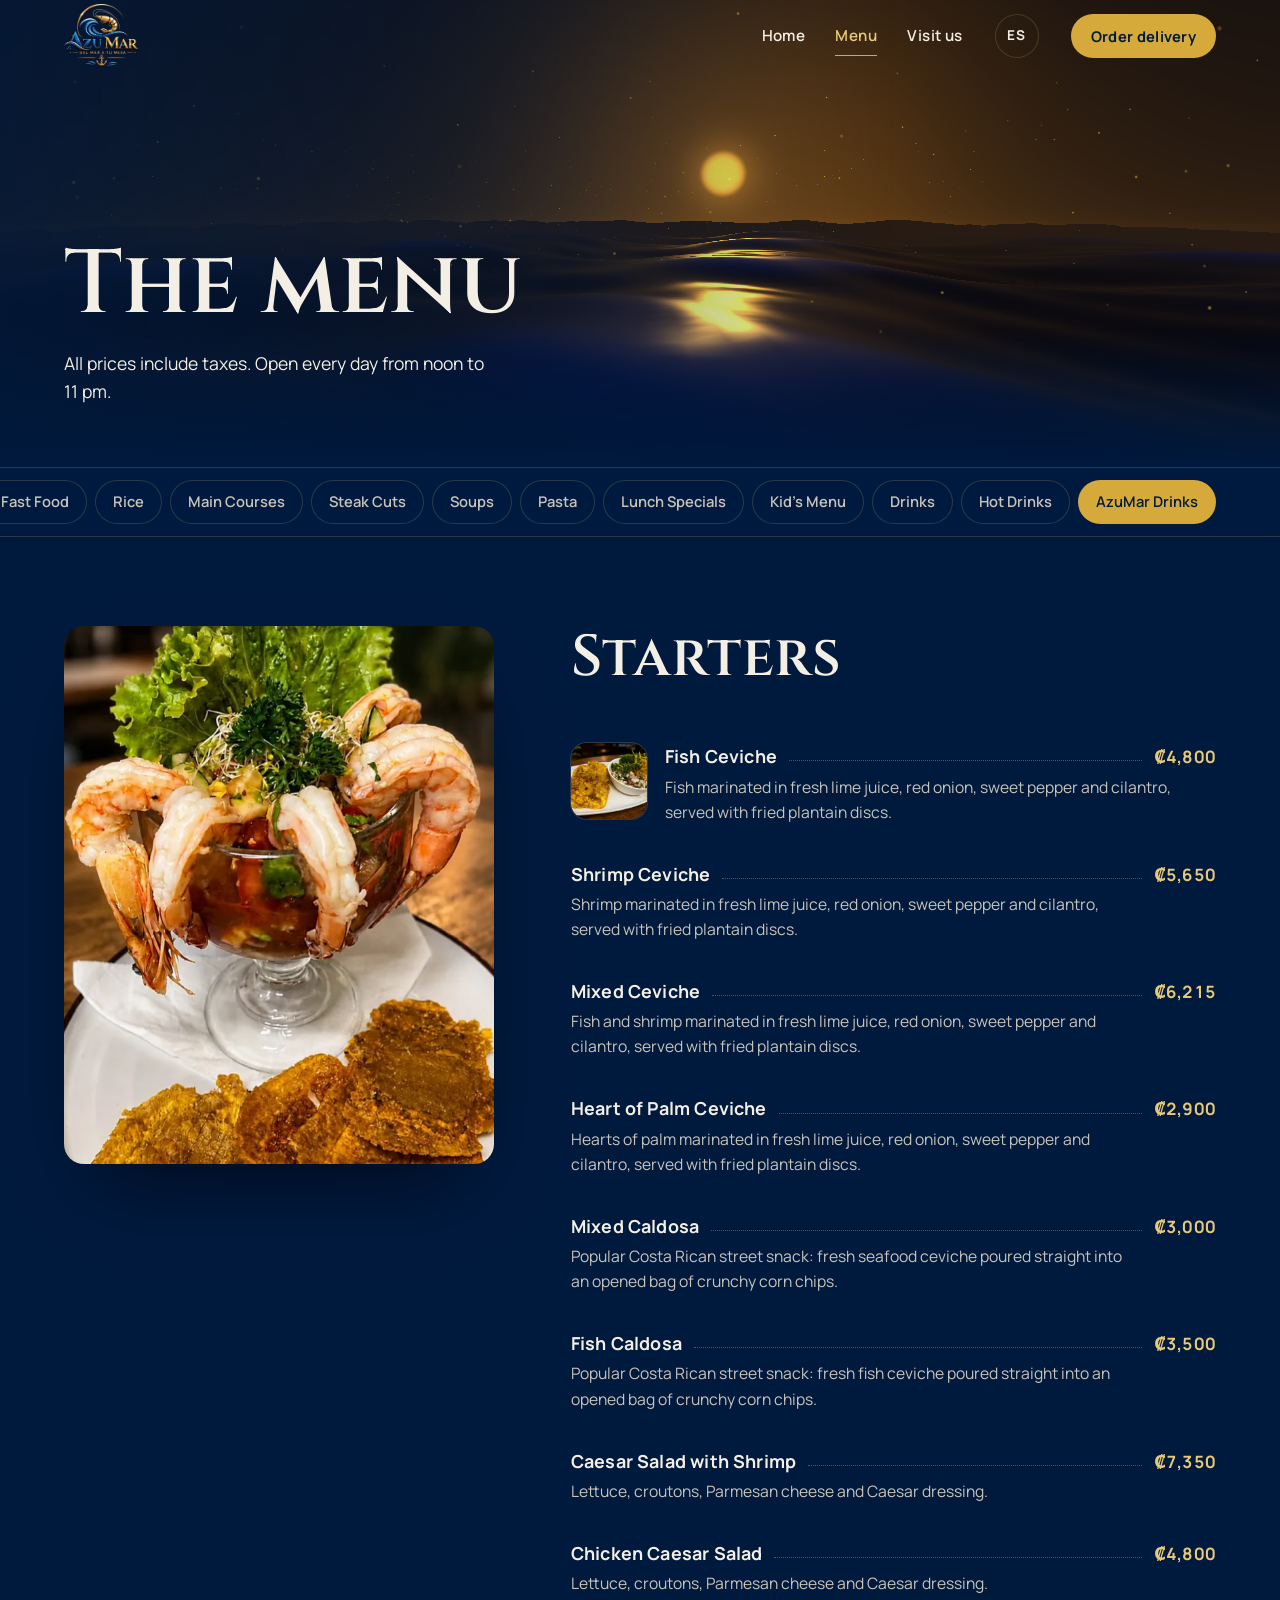
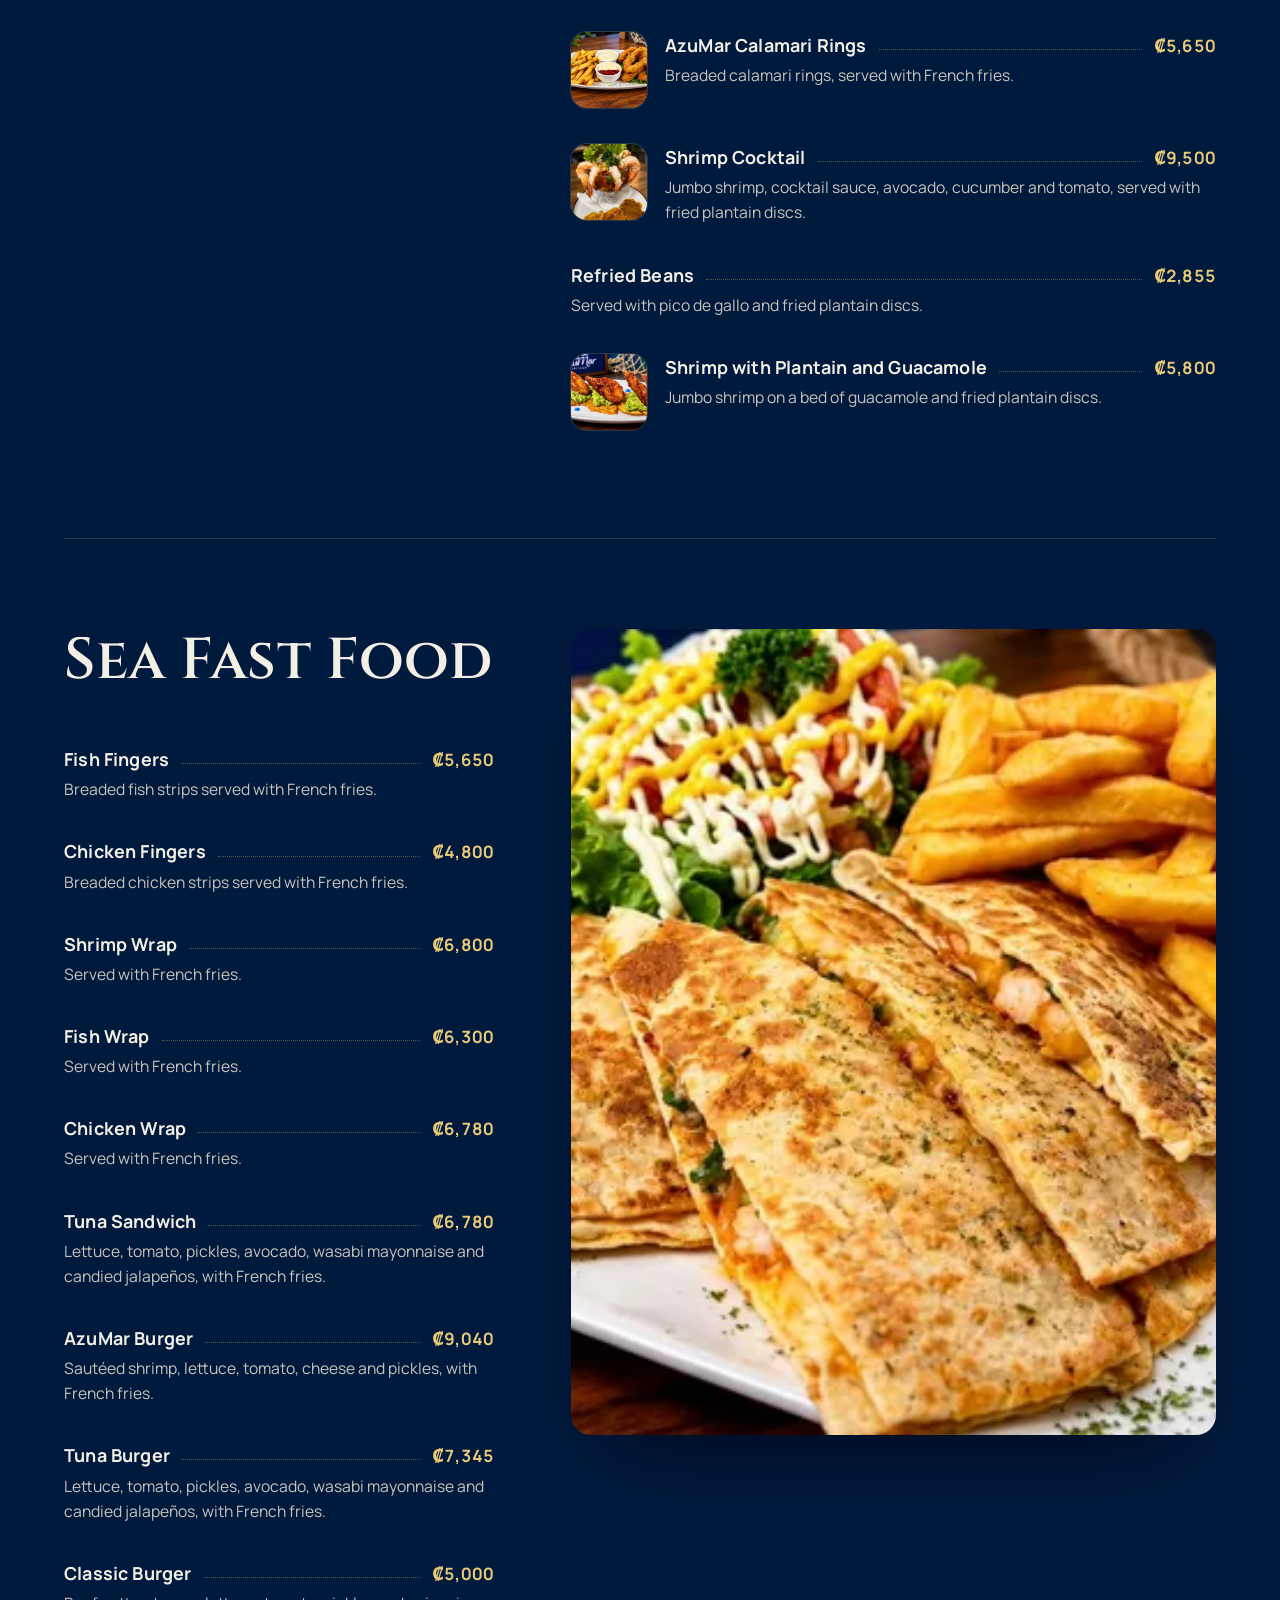
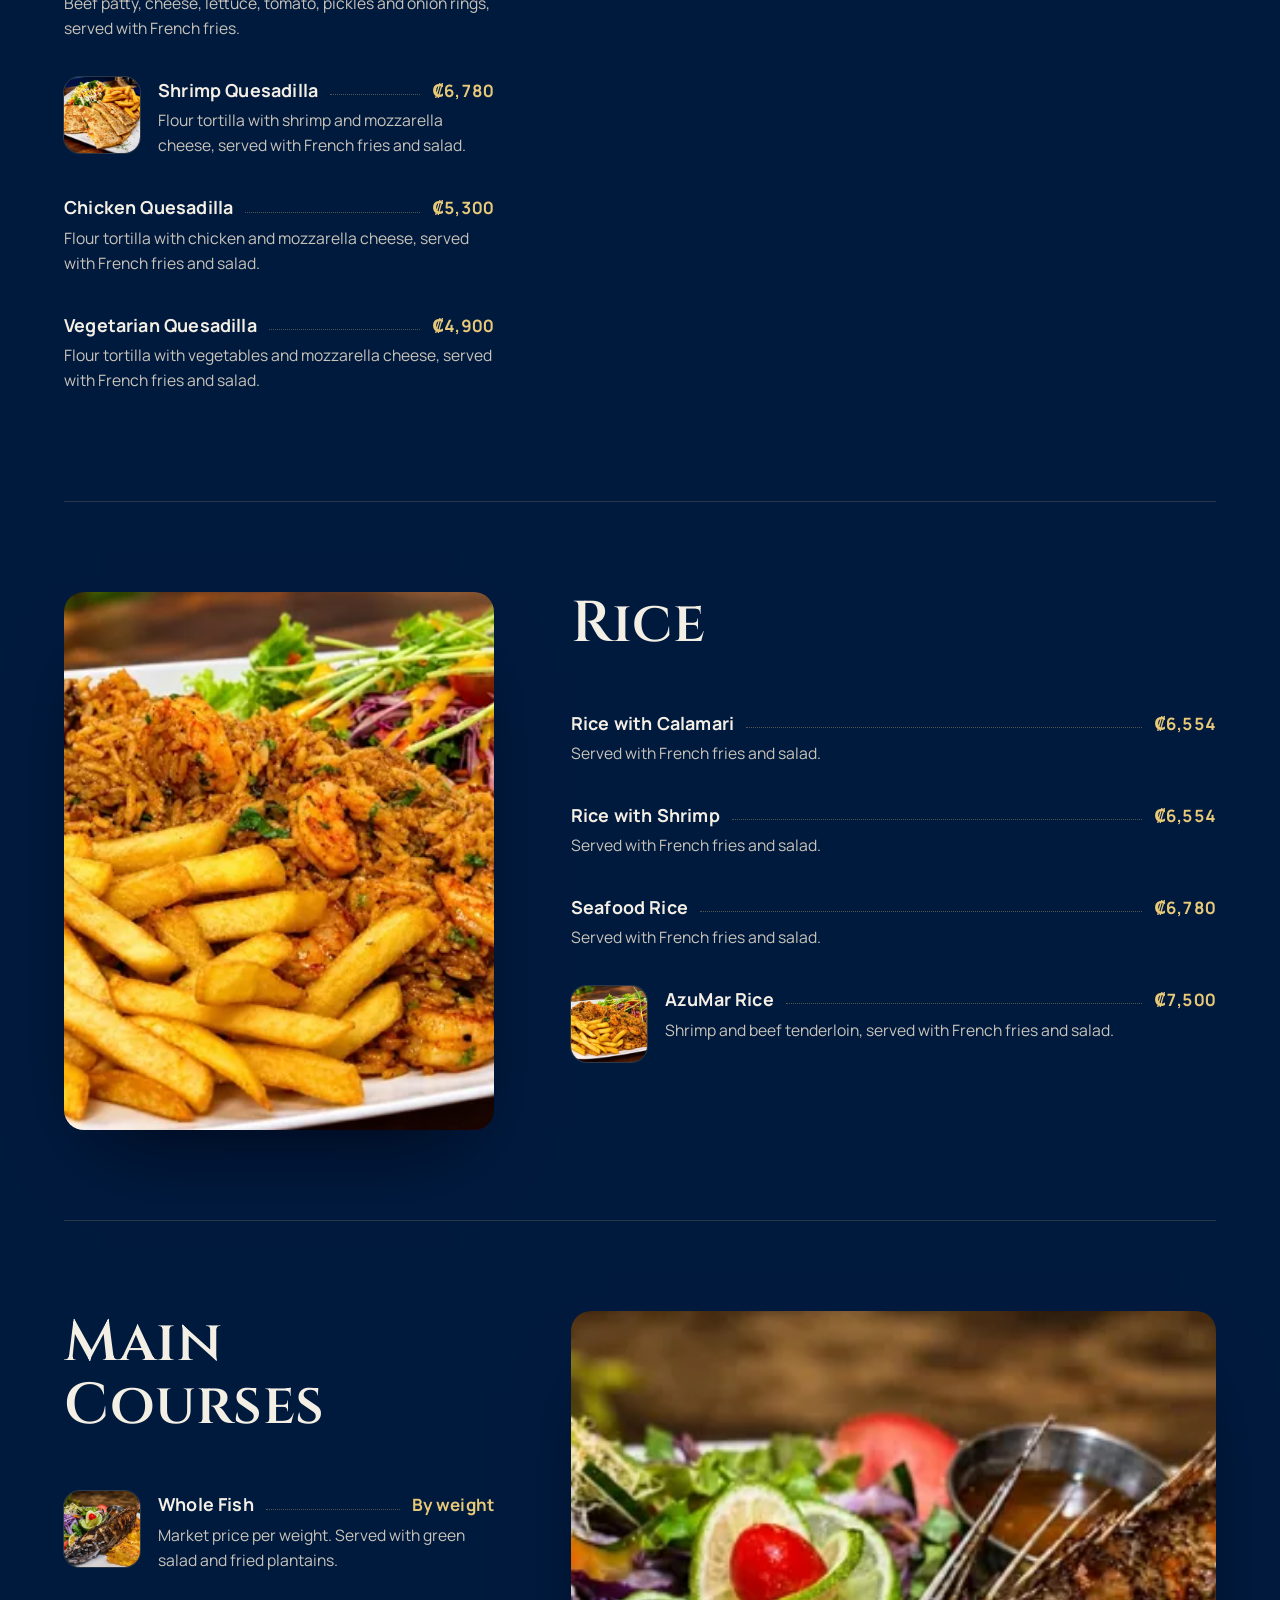
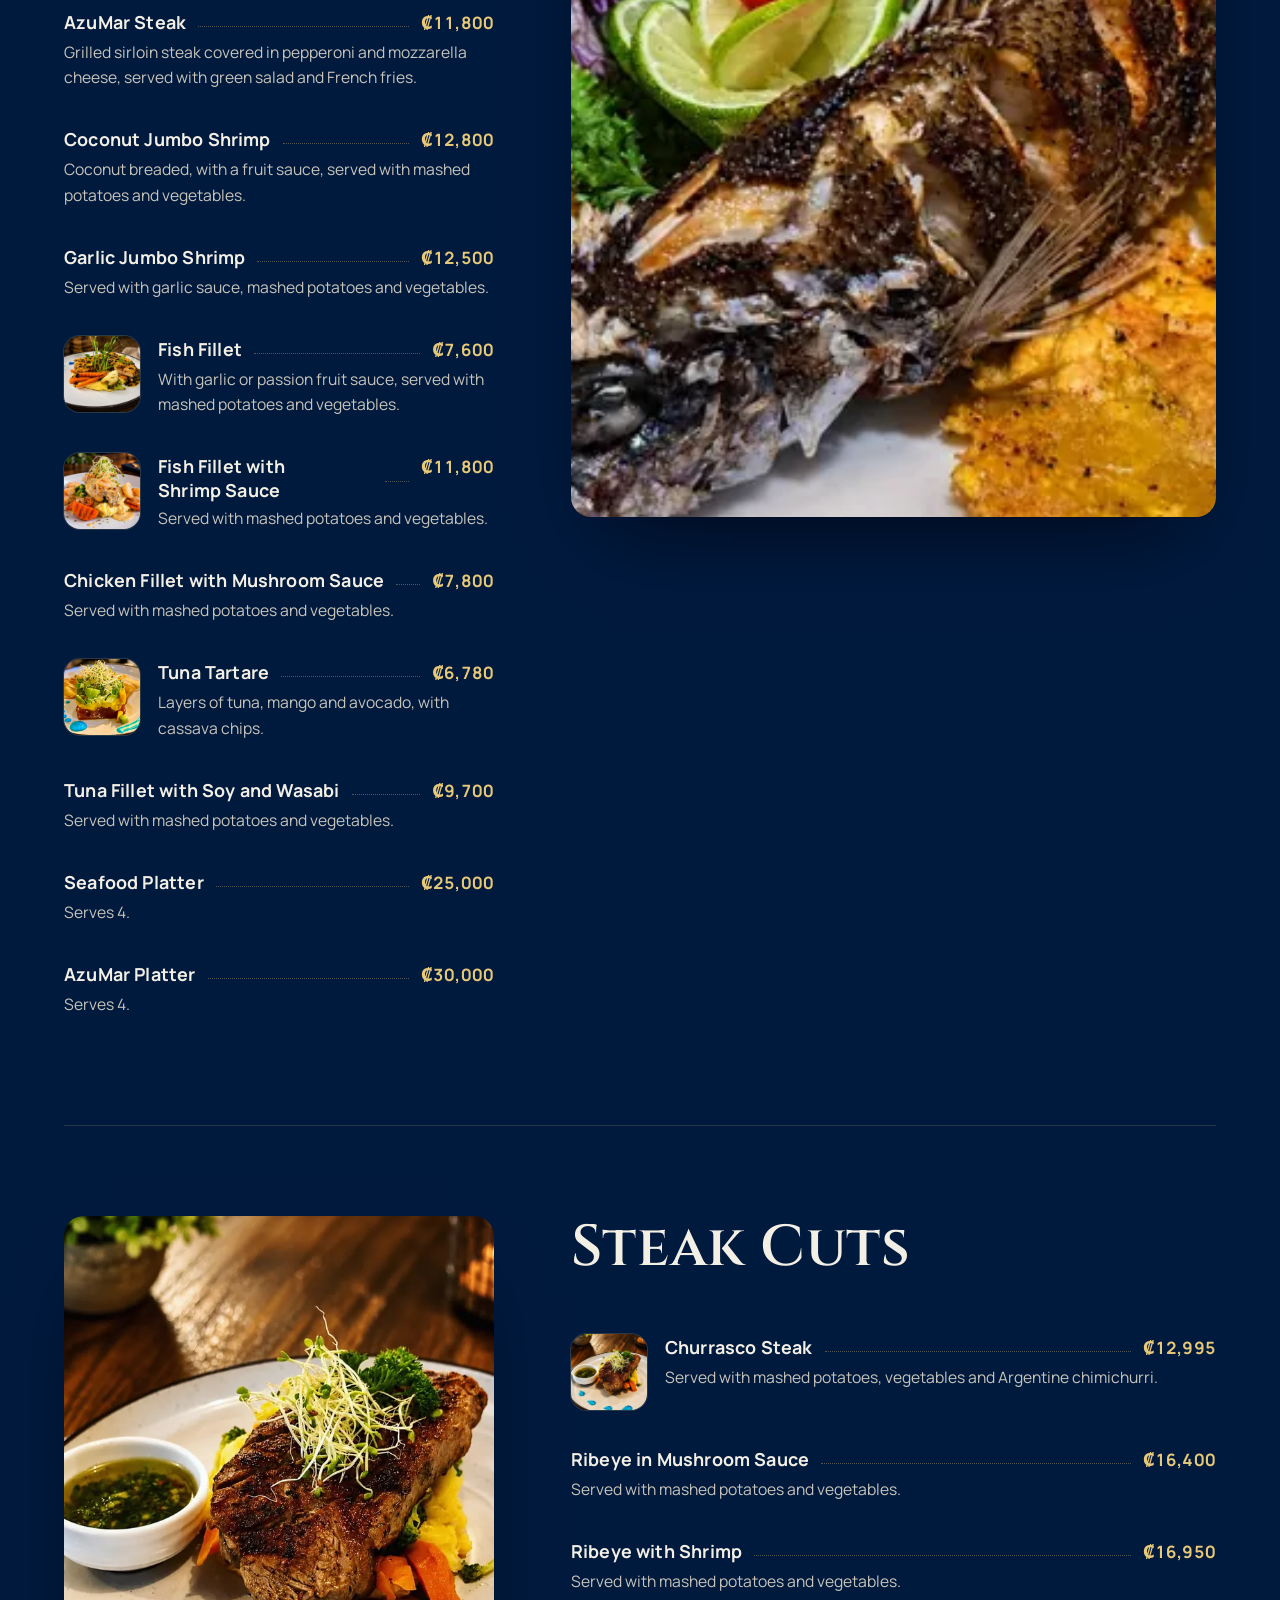
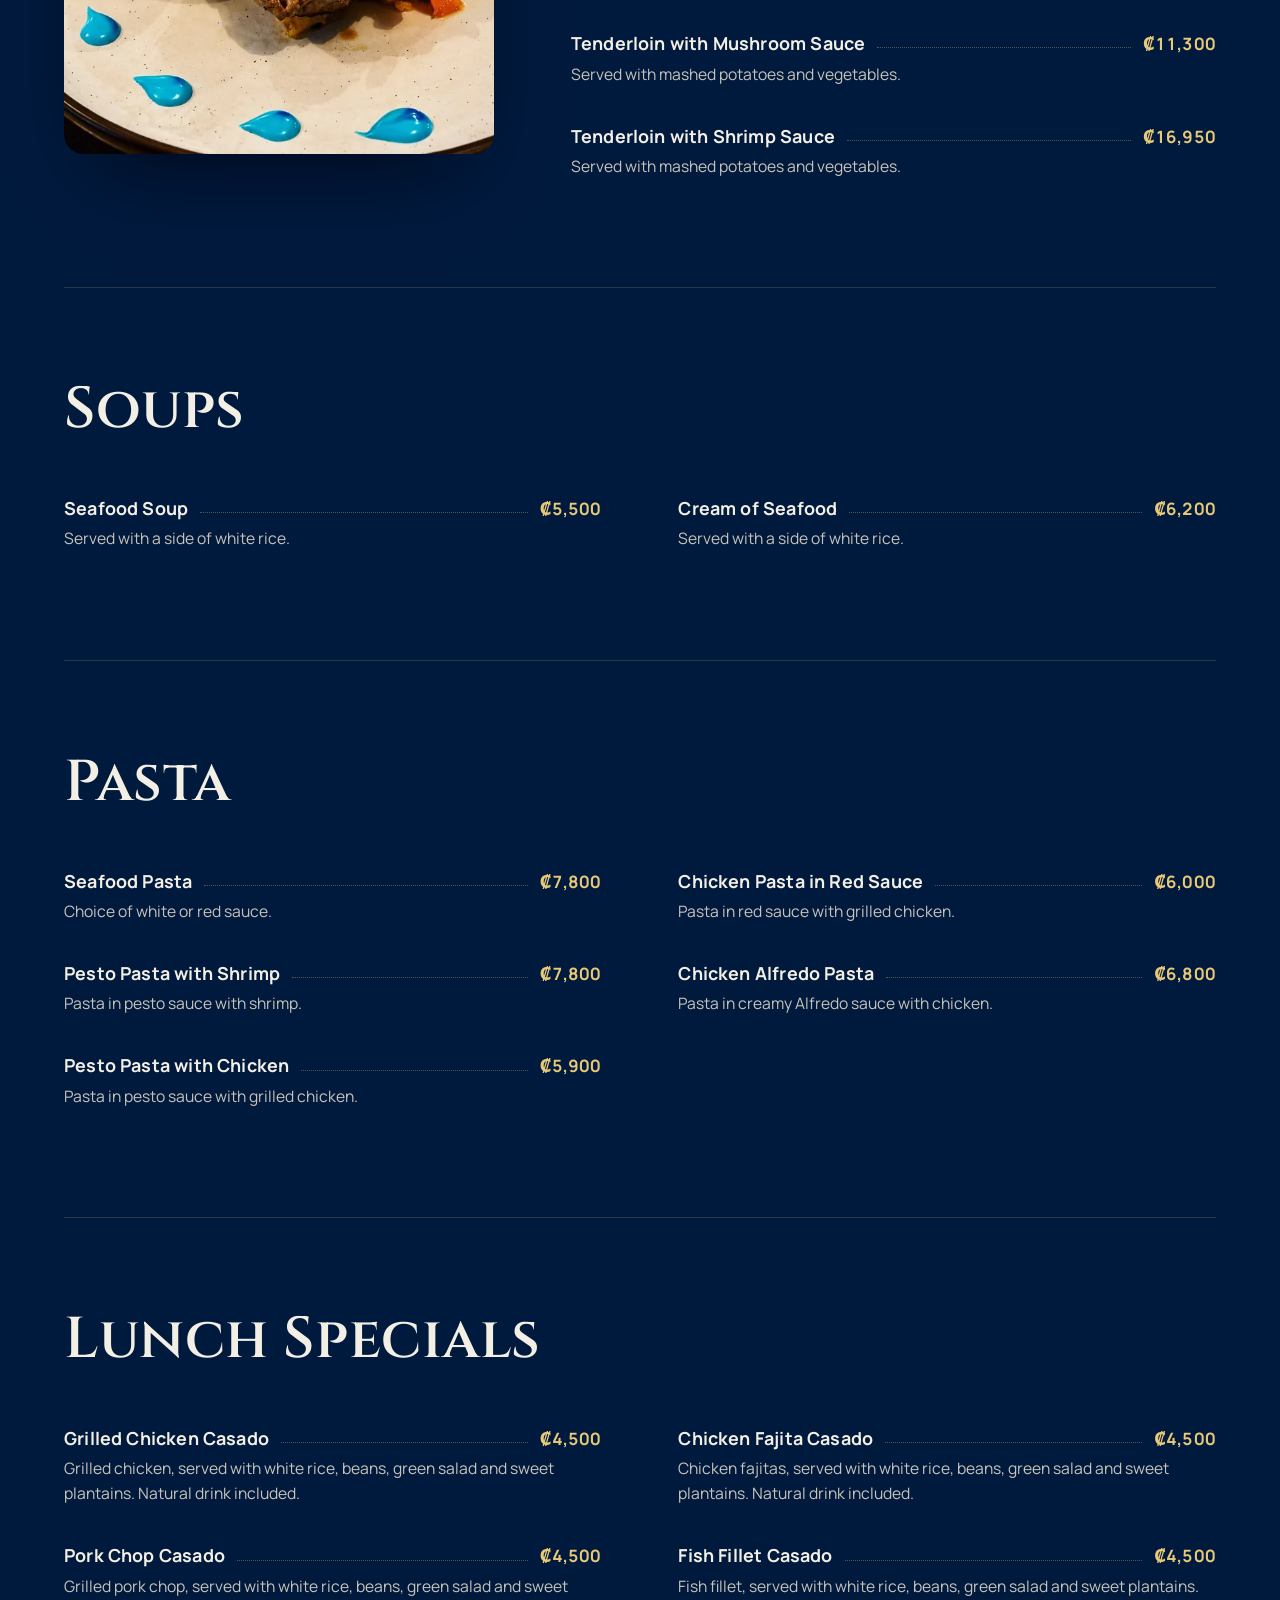
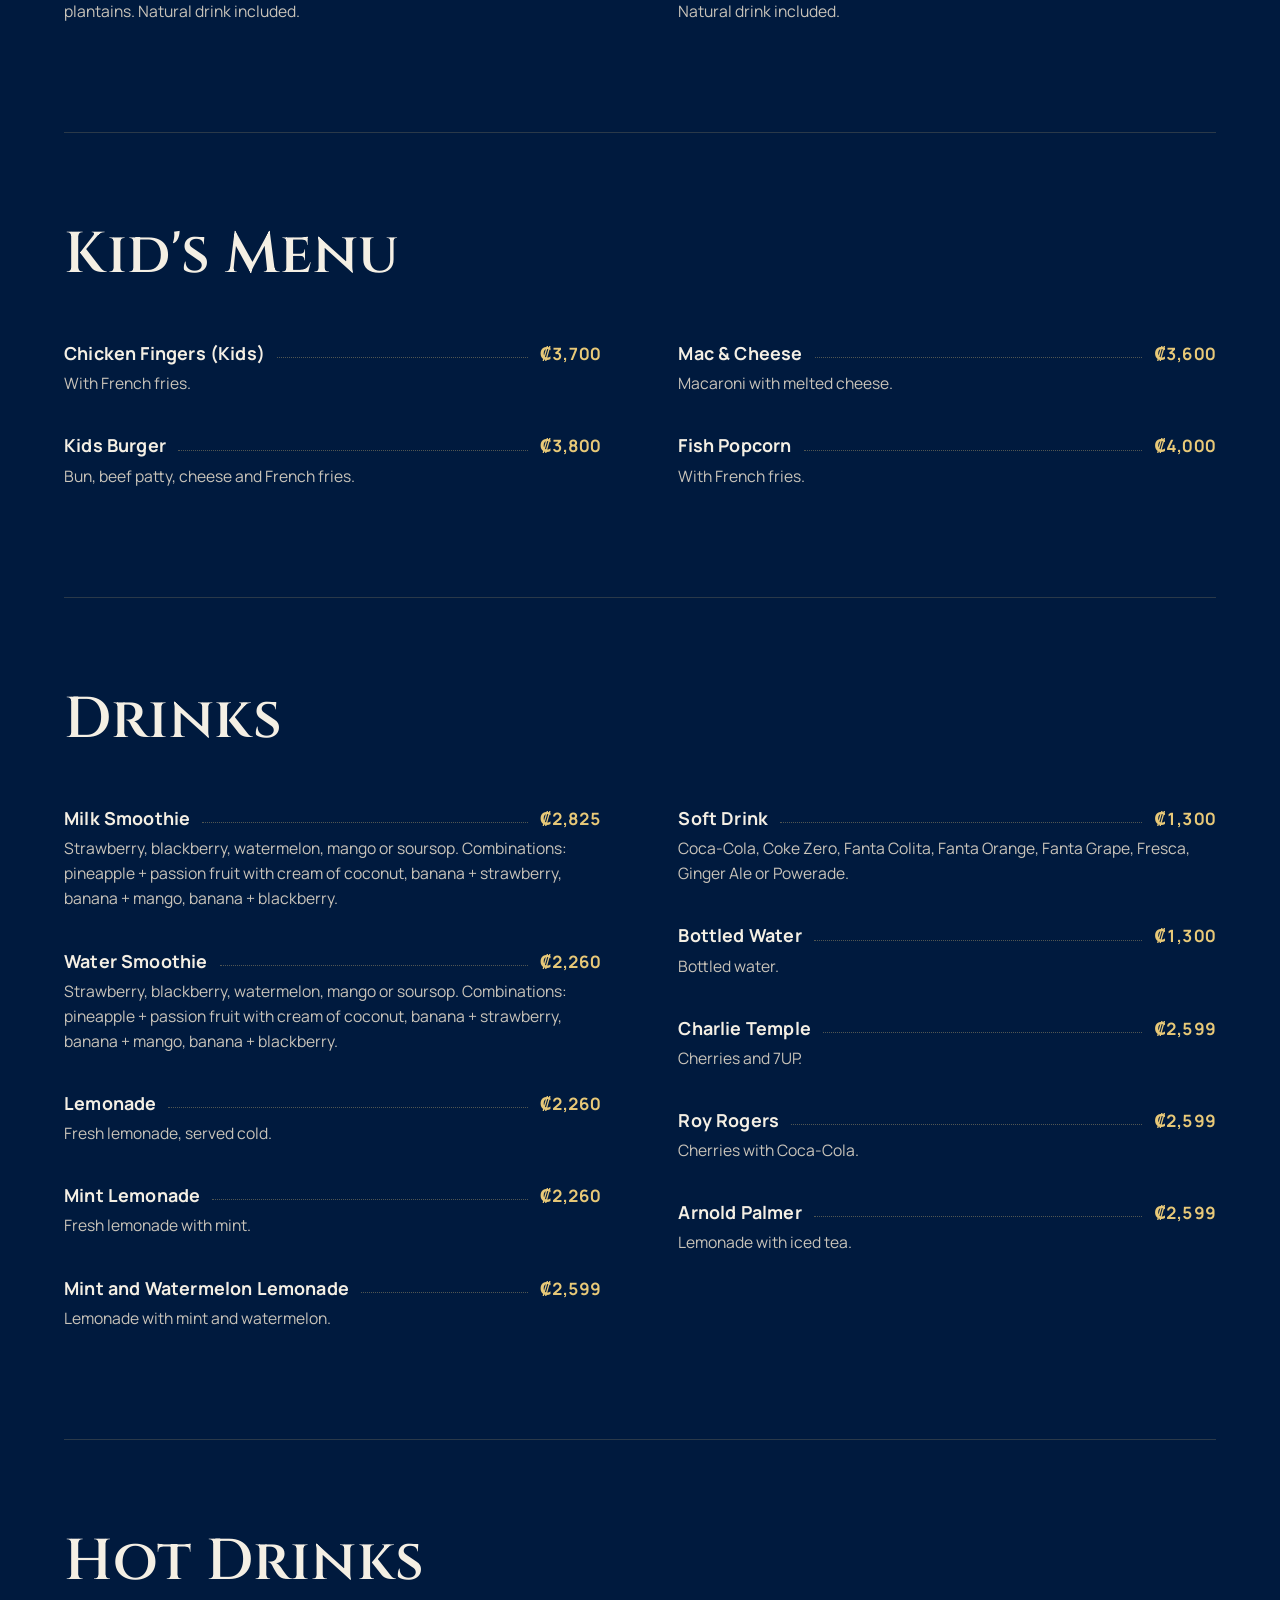
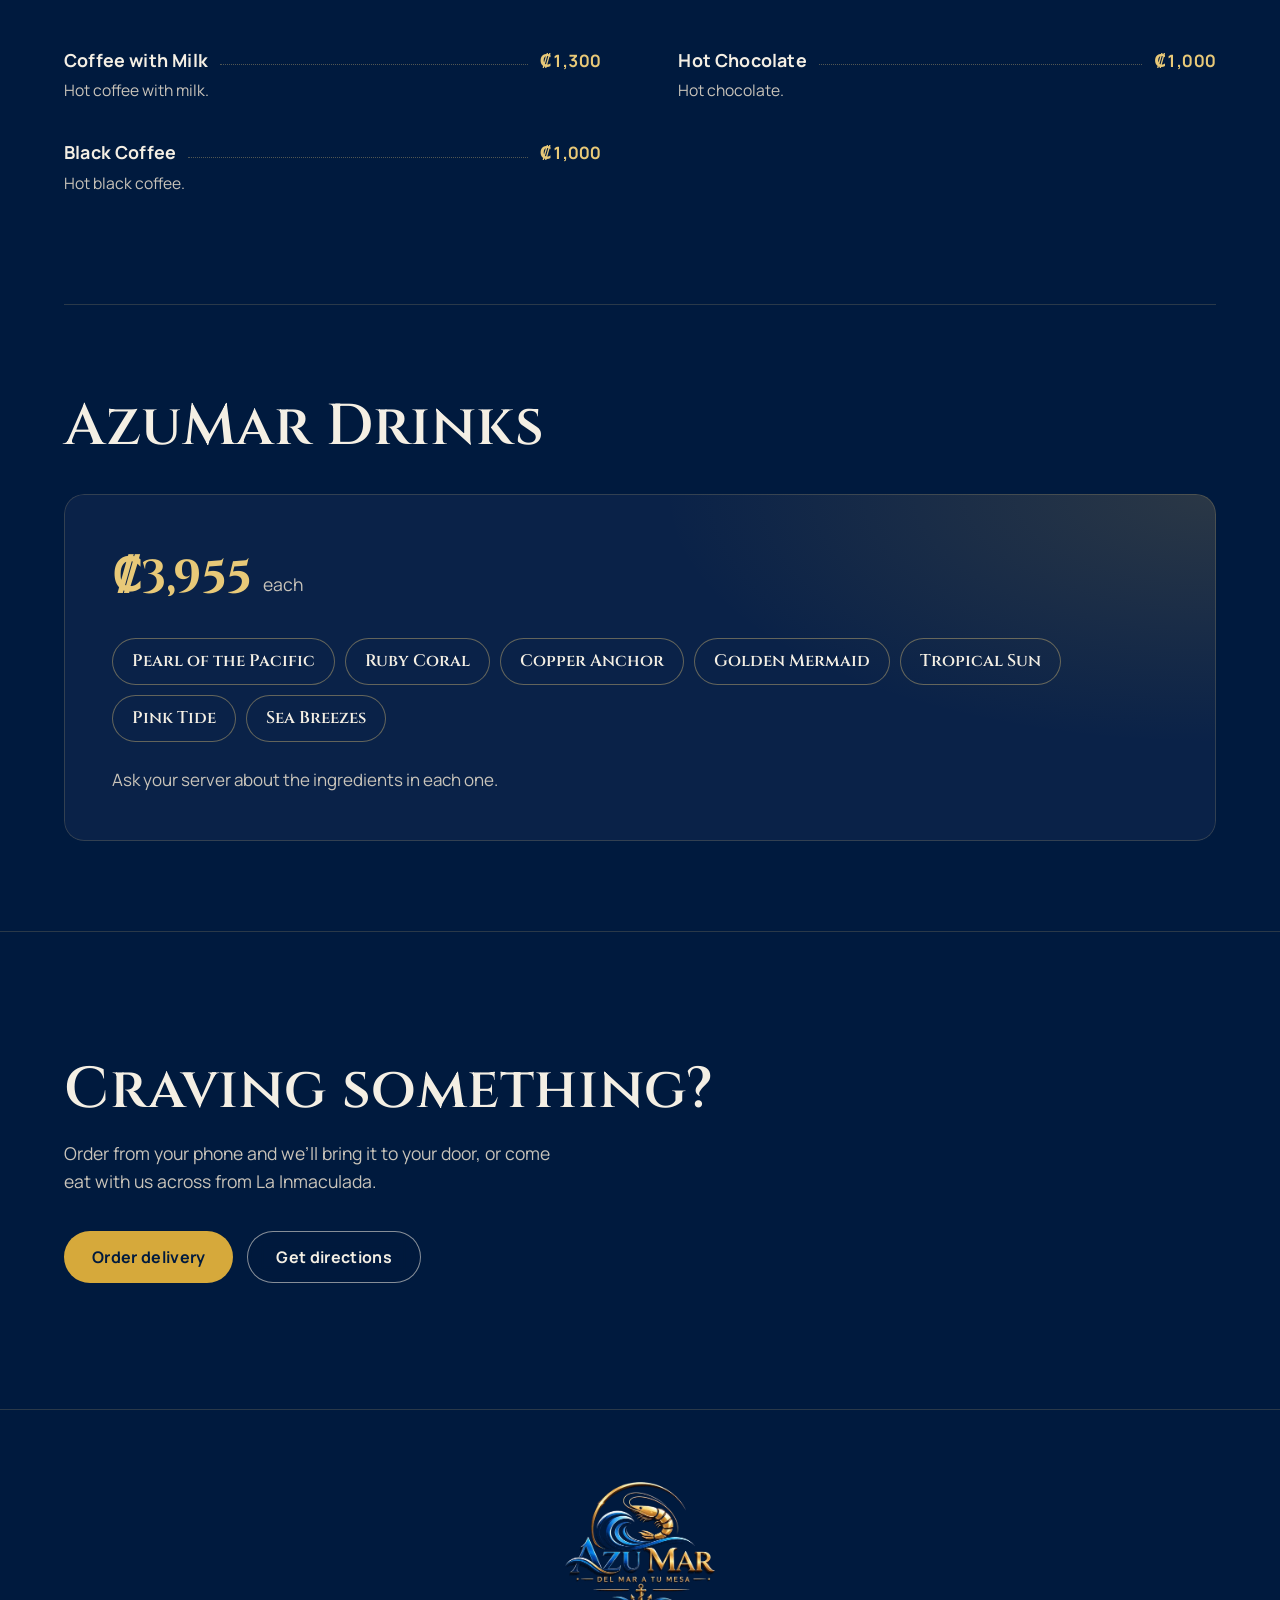
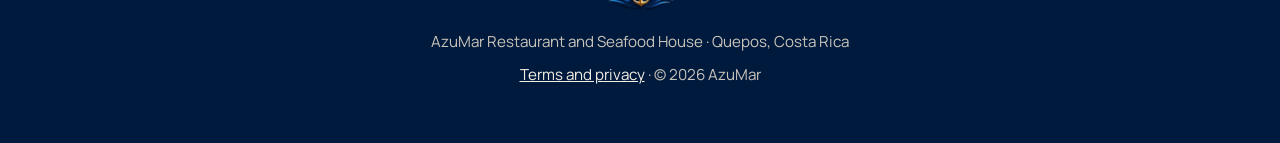
==== carta-en.html @ 86ce8f49 "Reemplazar el menú viejo por la web nueva de AzuMar La web deja de ser la carta en fotos y pasa a se" ====
<!DOCTYPE html>
<html lang="en">
<head>
<meta charset="utf-8">
<meta name="viewport" content="width=device-width, initial-scale=1, viewport-fit=cover">
<title>Menu · AzuMar Seafood Restaurant in Quepos</title>
<meta name="description" content="Full menu of AzuMar in Quepos: ceviche, seafood, rice dishes, steaks, pasta, casados and house drinks. Prices include taxes.">
<meta name="theme-color" content="#001A3E">
<meta name="color-scheme" content="dark">
<link rel="canonical" href="https://menu-azu-mar.vercel.app/carta-en">
<meta property="og:type" content="website">
<meta property="og:title" content="The AzuMar menu">
<meta property="og:description" content="Seafood restaurant in Quepos, Costa Rica. Prices include taxes.">
<meta property="og:url" content="https://menu-azu-mar.vercel.app/carta-en">
<meta property="og:image" content="https://menu-azu-mar.vercel.app/plato-pescado-entero.webp">

<link rel="alternate" hreflang="es" href="https://menu-azu-mar.vercel.app/carta">
<link rel="alternate" hreflang="en" href="https://menu-azu-mar.vercel.app/carta-en">
<link rel="icon" href="icono.png">
<link rel="apple-touch-icon" href="icono.png">
<link rel="preload" href="fuente-cinzel.woff2" as="font" type="font/woff2" crossorigin>
<link rel="preload" href="fuente-manrope.woff2" as="font" type="font/woff2" crossorigin>
<link rel="modulepreload" href="three.module.min.js">
<link rel="stylesheet" href="estilos.css">
<script>
  if (!matchMedia('(prefers-reduced-motion: reduce)').matches) {
    document.documentElement.classList.add('js-anima');
    setTimeout(function () {
      if (!document.documentElement.classList.contains('animado')) document.documentElement.classList.remove('js-anima');
    }, 3000);
  }
</script>
</head>
<body class="pagina-carta">

<a class="saltar" href="#carta">Skip to the menu</a>

<header class="nav" id="nav">
  <a class="nav-marca" href="en.html" aria-label="AzuMar, go to home page">
    <img src="logo-azumar-360.webp" alt="" width="360" height="307">
  </a>
  <button class="nav-menu" type="button" aria-expanded="false" aria-controls="nav-enlaces" aria-label="Open navigation"><svg class="icono" viewBox="0 0 256 256" aria-hidden="true"><path d="M224,128a8,8,0,0,1-8,8H40a8,8,0,0,1,0-16H216A8,8,0,0,1,224,128ZM40,72H216a8,8,0,0,0,0-16H40a8,8,0,0,0,0,16ZM216,184H40a8,8,0,0,0,0,16H216a8,8,0,0,0,0-16Z"/></svg></button>
  <nav aria-label="Main">
    <ul class="nav-enlaces" id="nav-enlaces">
      <li><a href="en.html">Home</a></li>
      <li><a href="carta-en.html" aria-current="page">Menu</a></li>
      <li><a href="en.html#visitanos">Visit us</a></li>
    </ul>
  </nav>
  <a class="nav-idioma" href="carta.html" hreflang="es" lang="es" aria-label="Ver esta carta en español">ES</a>
  <a class="boton boton-oro boton-chico" href="pedido-en.html">Order delivery</a>
</header>

<main>
  <!-- Cabecera corta con el mismo mar 3D de la portada. -->
  <section class="carta-cabeza" aria-labelledby="titulo-carta">
    <div class="portada-fondo" aria-hidden="true">
      <canvas id="mar"></canvas>
      <div class="portada-velo"></div>
    </div>
    <div class="carta-cabeza-texto">
      <h1 id="titulo-carta" class="revela">The menu</h1>
      <p class="revela">All prices include taxes. Open every day from noon to 11 pm.</p>
    </div>
  </section>

  <!-- Barra de secciones: se queda pegada arriba y marca dónde vas. -->
  <nav class="secciones" id="secciones" aria-label="Menu sections">
    <ul role="list" id="lista-secciones"></ul>
  </nav>

  <div class="carta" id="carta" tabindex="-1" aria-busy="true">
    <!-- Mientras llegan los platos: la forma de la carta, sin texto. -->
    <div class="carta-cargando" aria-hidden="true">
      <div class="esqueleto esqueleto-titulo"></div>
      <div class="esqueleto"></div><div class="esqueleto"></div><div class="esqueleto"></div>
      <div class="esqueleto"></div><div class="esqueleto"></div>
    </div>
    <noscript>
      <p class="carta-aviso">JavaScript is needed to show the menu. You can also ask us on <a href="https://wa.me/50687758360">WhatsApp at +506 8775-8360</a>.</p>
    </noscript>
  </div>

  <section class="carta-cierre" aria-labelledby="titulo-cierre">
    <h2 id="titulo-cierre">Craving something?</h2>
    <p>Order from your phone and we’ll bring it to your door, or come eat with us across from La Inmaculada.</p>
    <div class="portada-botones">
      <a class="boton boton-oro" href="pedido-en.html">Order delivery</a>
      <a class="boton boton-linea" href="en.html#visitanos">Get directions</a>
    </div>
  </section>
</main>

<footer class="pie">
  <img src="logo-azumar-360.webp" alt="AzuMar, from the sea to your table" width="360" height="307" loading="lazy">
  <p>AzuMar Restaurant and Seafood House · Quepos, Costa Rica</p>
  <p class="pie-legal"><a href="legal-en.html">Terms and privacy</a> <span aria-hidden="true">·</span> © 2026 AzuMar</p>
</footer>

<!-- Los platos y precios salen de platos.js, el mismo archivo que usa el pedido
     a domicilio: un solo lugar para cambiar un precio en toda la web. -->
<script src="platos.js" defer></script>
<script src="gsap.min.js" defer></script>
<script src="ScrollTrigger.min.js" defer></script>
<script src="lenis.min.js" defer></script>
<script src="nav.js" defer></script>
<script type="module" src="carta.js"></script>
</body>
</html>
---- estilos.css ----
/*
 * AzuMar · estilos de la web principal.
 *
 * Paleta y tipografía salen del logo y de la carta: marino de fondo, dorado
 * de acento, crema para leer. El sitio es oscuro a propósito (así es la
 * marca), no hay versión clara.
 *
 * Regla de esquinas, igual en toda la página:
 *   - todo lo que se toca (botones, enlaces-píldora): píldora, 999px
 *   - fotos y celdas: 20px
 */

@font-face {
  font-family: "Cinzel";
  src: url("fuente-cinzel.woff2") format("woff2");
  font-weight: 400 700;
  font-display: swap;
}
@font-face {
  font-family: "Manrope";
  src: url("fuente-manrope.woff2") format("woff2");
  font-weight: 300 700;
  font-display: swap;
}

:root {
  --marino: #001A3E;
  --marino-2: #0A2248;
  --marino-3: #0F2A52;
  --oro: #D6A93B;
  --oro-suave: #E8C978;
  --crema: #F4EFE4;
  --crema-tenue: #C9C4BA;   /* 9,6:1 sobre marino, sigue siendo AA holgado */
  --linea: rgba(232, 201, 120, .18);

  --titulo: "Cinzel", "Trajan Pro", Georgia, serif;
  --texto: "Manrope", "Avenir Next", "Segoe UI", system-ui, sans-serif;

  --radio: 20px;
  --pildora: 999px;
  --ancho: 1320px;
  --margen: clamp(20px, 5vw, 64px);

  /* Curvas fuertes: arrancan rápido y frenan suave. */
  --salida: cubic-bezier(0.23, 1, 0.32, 1);
  --en-pantalla: cubic-bezier(0.77, 0, 0.175, 1);
}

*, *::before, *::after { box-sizing: border-box; }
* { margin: 0; padding: 0; }
[hidden] { display: none !important; }

html {
  -webkit-text-size-adjust: 100%;
  background: var(--marino);
}
html.lenis, html.lenis body { height: auto; }
.lenis.lenis-smooth { scroll-behavior: auto !important; }

body {
  background: var(--marino);
  color: var(--crema);
  font-family: var(--texto);
  font-size: 1.0625rem;
  line-height: 1.6;
  -webkit-font-smoothing: antialiased;
  text-rendering: optimizeLegibility;
  overflow-x: clip;
}

img { display: block; max-width: 100%; height: auto; }
a { color: inherit; }
ul[role="list"], ol { list-style: none; }

h1, h2, h3 { font-weight: 600; line-height: 1.1; text-wrap: balance; }
h2 {
  font-family: var(--titulo);
  font-size: clamp(2rem, 1.2rem + 3vw, 3.6rem);
  letter-spacing: .01em;
}
h3 { font-family: var(--texto); font-size: 1.15rem; letter-spacing: .01em; }
p { text-wrap: pretty; }

:focus-visible {
  outline: 2px solid var(--oro-suave);
  outline-offset: 3px;
  border-radius: 6px;
}

.icono { width: 1.1em; height: 1.1em; fill: currentColor; flex: none; }
.icono-grande { width: 30px; height: 30px; color: var(--oro); }

.saltar {
  position: absolute; left: 16px; top: -60px; z-index: 100;
  background: var(--oro); color: var(--marino);
  padding: 10px 18px; border-radius: var(--pildora); font-weight: 700;
  text-decoration: none;
}
.saltar:focus { top: 16px; }

/* ---------- Botones ---------- */

.boton {
  display: inline-flex; align-items: center; justify-content: center; gap: .55em;
  min-height: 52px; padding: 0 28px;
  border-radius: var(--pildora);
  font: 700 1rem/1 var(--texto); letter-spacing: .02em;
  text-decoration: none; white-space: nowrap;
  transition: transform 160ms var(--salida), background-color 200ms ease, color 200ms ease, border-color 200ms ease;
}
.boton:active { transform: scale(0.97); }
.boton-oro { background: var(--oro); color: var(--marino); }   /* 8,1:1 */
.boton-oro:hover { background: var(--oro-suave); }
.boton-oro .icono { transition: transform 200ms var(--salida); }
.boton-oro:hover .icono { transform: translateX(3px); }
.boton-linea {
  color: var(--crema);
  border: 1.5px solid rgba(244, 239, 228, .55);
  background: rgba(0, 26, 62, .35);
  -webkit-backdrop-filter: blur(8px); backdrop-filter: blur(8px);
}
.boton-linea:hover { border-color: var(--oro-suave); color: var(--oro-suave); }
.boton-chico { min-height: 44px; padding: 0 20px; font-size: .92rem; }

.enlace-flecha {
  display: inline-flex; align-items: center; gap: .4em;
  color: var(--oro-suave); font-weight: 700; text-decoration: none;
  border-bottom: 1px solid transparent; padding-bottom: 2px;
  transition: border-color 200ms ease;
}
.enlace-flecha:hover { border-color: currentColor; }

/* ---------- Navegación ---------- */

.nav {
  position: fixed; inset: 0 0 auto 0; z-index: 50;   /* capa: navegación */
  height: 72px;
  display: flex; align-items: center; gap: 32px;
  padding: 0 var(--margen);
  transition: background-color 300ms ease, box-shadow 300ms ease, transform 400ms var(--salida);
}
.nav.con-fondo {
  background: rgba(0, 26, 62, .82);
  -webkit-backdrop-filter: blur(14px) saturate(140%); backdrop-filter: blur(14px) saturate(140%);
  box-shadow: 0 1px 0 var(--linea);
}
.nav.escondida { transform: translateY(-100%); }
.nav.escondida:focus-within { transform: none; }
.nav-marca img { width: 74px; }
.nav nav { margin-left: auto; }
.nav-enlaces { display: flex; gap: 30px; list-style: none; }
.nav-enlaces a {
  text-decoration: none; font-weight: 600; font-size: .95rem; letter-spacing: .03em;
  color: var(--crema); position: relative;
  display: inline-flex; align-items: center; min-height: 44px;
}
.nav-enlaces a::after {
  content: ""; position: absolute; left: 0; right: 0; bottom: 2px; height: 1.5px;
  background: var(--oro); transform: scaleX(0); transform-origin: left;
  transition: transform 250ms var(--salida);
}
.nav-enlaces a:hover::after { transform: scaleX(1); }

.nav-idioma {
  display: inline-flex; align-items: center; justify-content: center;
  min-width: 44px; min-height: 44px; border-radius: var(--pildora);
  font-weight: 700; font-size: .85rem; letter-spacing: .08em; text-decoration: none;
  color: var(--crema); box-shadow: inset 0 0 0 1px var(--linea);
  transition: box-shadow 200ms ease, color 200ms ease;
}
.nav-idioma:hover { color: var(--oro-suave); box-shadow: inset 0 0 0 1px var(--oro); }
.nav-menu { display: none; }

@media (max-width: 767px) {
  .nav { height: 64px; gap: 8px; }
  .nav .boton-chico { margin-left: auto; padding: 0 14px; }
  .nav-marca img { width: 56px; }
  .nav-menu {
    display: inline-flex; align-items: center; justify-content: center; width: 44px; height: 44px;
    border: 0; border-radius: var(--pildora); cursor: pointer;
    background: rgba(0, 26, 62, .55); color: var(--crema);
    box-shadow: inset 0 0 0 1px var(--linea);
    order: 3;
  }
  .nav-menu .icono { width: 22px; height: 22px; }
  .nav-menu, .nav-marca, .nav-idioma { flex: none; }
  /* El menú de celular se despliega debajo de la barra. */
  .nav nav {
    position: absolute; top: 100%; left: 0; right: 0; margin: 0;
    background: rgba(0, 26, 62, .96);
    -webkit-backdrop-filter: blur(14px); backdrop-filter: blur(14px);
    box-shadow: 0 1px 0 var(--linea);
    padding: 8px var(--margen) 20px;
    visibility: hidden; opacity: 0; translate: 0 -8px;
    transition: opacity 200ms var(--salida), translate 200ms var(--salida), visibility 0s linear 200ms;
  }
  .nav.abierto nav { visibility: visible; opacity: 1; translate: 0 0; transition-delay: 0s; }
  .nav-enlaces { flex-direction: column; gap: 0; }
  .nav-enlaces a { width: 100%; min-height: 52px; font-size: 1.05rem; box-shadow: 0 1px 0 var(--linea); }
  .nav-enlaces a::after { display: none; }
}

/* ---------- Portada ---------- */

.portada {
  position: relative;
  min-height: 100svh;
  min-height: 100dvh;
  display: flex; align-items: flex-end;
  isolation: isolate;
}
.portada-fondo { position: absolute; inset: 0; z-index: -1; overflow: hidden; }
#mar {
  display: block; width: 100%; height: 100%;
  opacity: 0; transition: opacity 1.2s ease;
}
#mar.listo { opacity: 1; }
/* Sin 3D (o mientras carga) se ve el mismo atardecer, pintado. */
.portada-fondo {
  background:
    radial-gradient(60% 40% at 62% 44%, rgba(214, 169, 59, .38), transparent 70%),
    linear-gradient(180deg, var(--marino) 0%, var(--marino-3) 42%, #2a3350 50%, var(--marino-2) 58%, var(--marino) 100%);
}
/* Velo para que el texto siempre se lea sobre el agua. */
.portada-velo {
  position: absolute; inset: 0; pointer-events: none;
  background:
    linear-gradient(90deg, rgba(0, 26, 62, .78) 0%, rgba(0, 26, 62, .35) 45%, rgba(0, 26, 62, 0) 70%),
    linear-gradient(0deg, var(--marino) 0%, rgba(0, 26, 62, 0) 30%);
}

.portada-contenido {
  width: 100%; max-width: var(--ancho); margin: 0 auto;
  padding: 120px var(--margen) clamp(56px, 10vh, 110px);
  display: grid; grid-template-columns: minmax(0, 1.1fr) minmax(0, .9fr);
  align-items: end; gap: 40px;
}
.portada h1 {
  font-family: var(--titulo);
  font-size: clamp(3rem, 1.4rem + 5.6vw, 6.4rem);
  font-weight: 600;
  line-height: 1.02;
  letter-spacing: -.005em;
}
.portada h1 .linea { display: block; }
@media (min-width: 900px) {
  .portada:lang(en) .portada-contenido { grid-template-columns: minmax(0, 1.4fr) minmax(0, .6fr); }
  .portada:lang(en) h1 { font-size: clamp(2.5rem, .9rem + 4vw, 4.6rem); white-space: nowrap; }
}
.portada h1 .punto { color: var(--oro); }
.portada-sub {
  margin-top: 26px; max-width: 34ch;
  font-size: clamp(1.05rem, .95rem + .4vw, 1.25rem);
  color: var(--crema);
}
.portada-botones { display: flex; flex-wrap: wrap; gap: 14px; margin-top: 36px; }

.portada-logo { align-self: center; justify-self: end; width: min(100%, 480px); }
.portada-logo img {
  width: 100%;
  filter: drop-shadow(0 24px 60px rgba(0, 10, 30, .65));
}

@media (max-width: 899px) {
  .portada { align-items: stretch; }
  .portada-contenido {
    grid-template-columns: 1fr;
    align-content: space-between;
    padding-top: 84px; gap: 12px;
  }
  .portada-logo { order: -1; justify-self: center; width: min(62vw, 300px); }
  .portada-velo {
    background: linear-gradient(0deg, rgba(0, 26, 62, .95) 0%, rgba(0, 26, 62, .55) 45%, rgba(0, 26, 62, .15) 100%);
  }
}

/* ---------- Platos (pista horizontal) ---------- */

.platos { position: relative; padding: clamp(80px, 12vh, 140px) 0; overflow: hidden; }
.platos-pista {
  display: flex; align-items: center; gap: clamp(24px, 3vw, 48px);
  padding: 0 var(--margen);
  width: max-content;
}
.platos-intro { width: min(420px, 80vw); flex: none; }
.platos-intro p { margin: 20px 0 28px; color: var(--crema-tenue); max-width: 36ch; }

.platos-lista { display: flex; align-items: center; gap: clamp(24px, 3vw, 48px); }
.plato { flex: none; width: clamp(280px, 34vw, 520px); }
.plato-ancho { width: clamp(320px, 46vw, 720px); }
.plato-alto { width: clamp(240px, 24vw, 380px); }
.platos:not(.nativa) .plato:nth-child(even) { transform: translateY(40px); }   /* ritmo: no todas a la misma altura */

.plato-foto {
  overflow: hidden; border-radius: var(--radio);
  background: var(--marino-2);
  box-shadow: 0 30px 60px -30px rgba(0, 6, 20, .9);
}
.plato-foto img { width: 100%; aspect-ratio: 4 / 3; object-fit: cover; }
.plato-ancho .plato-foto img { aspect-ratio: 16 / 10; }
.plato-alto .plato-foto img { aspect-ratio: 3 / 4; }
/* En la pista animada, GSAP acerca la foto; aquí solo el acercamiento al pasar el mouse. */
.plato-foto img { transition: scale 900ms var(--salida); }
.plato:hover .plato-foto img { scale: 1.05; }

.plato figcaption { padding: 18px 4px 0; max-width: 44ch; }
.plato figcaption p { margin-top: 6px; color: var(--crema-tenue); font-size: .98rem; }

/* Teléfono, o si no hay animación: la pista se desliza con el dedo. */
.platos.nativa { overflow-x: clip; }
.platos.nativa .platos-pista {
  width: auto; overflow-x: auto; overscroll-behavior-x: contain;
  scroll-snap-type: x mandatory; scroll-padding: 0 var(--margen);
  padding-bottom: 56px; scrollbar-width: none;
}
.platos.nativa .platos-pista::-webkit-scrollbar { display: none; }
.platos.nativa .plato, .platos.nativa .platos-intro { scroll-snap-align: start; }
@media (max-width: 767px) {
  .platos.nativa .platos-pista { flex-direction: column; align-items: stretch; overflow: visible; }
  .platos.nativa .platos-lista {
    overflow-x: auto; scroll-snap-type: x mandatory; scroll-padding: 0 var(--margen);
    margin: 0 calc(var(--margen) * -1); padding: 0 var(--margen) 48px; scrollbar-width: none;
  }
  .platos.nativa .platos-lista::-webkit-scrollbar { display: none; }
  .platos.nativa .plato { width: 80vw; }
  .platos.nativa .plato-ancho { width: 86vw; }
  .platos.nativa .plato-alto { width: 66vw; }
}

/* ---------- Plato estrella (3D con el puntero) ---------- */

.estrella {
  max-width: var(--ancho); margin: 0 auto;
  overflow-x: clip;   /* la tarjeta inclinada no debe empujar la página a los lados */
  padding: clamp(80px, 14vh, 160px) var(--margen);
  display: grid; grid-template-columns: minmax(0, 1fr) minmax(0, 1fr);
  align-items: center; gap: clamp(40px, 7vw, 110px);
}
.estrella-escena {
  position: relative; display: grid; place-items: center;
  perspective: 1100px;
  min-height: min(78vh, 720px);
  touch-action: pan-y;
}
.estrella-aro {
  position: absolute; width: min(92%, 560px); aspect-ratio: 1;
  border-radius: 50%;
  background:
    radial-gradient(closest-side, rgba(214, 169, 59, .22), rgba(214, 169, 59, 0) 70%),
    conic-gradient(from 0deg, rgba(232, 201, 120, 0), rgba(232, 201, 120, .55) 20%, rgba(232, 201, 120, 0) 40%, rgba(232, 201, 120, .35) 70%, rgba(232, 201, 120, 0));
  -webkit-mask: radial-gradient(closest-side, #000 60%, transparent 61%, transparent 64%, #000 65%, #000 66%, transparent 67%);
          mask: radial-gradient(closest-side, #000 60%, transparent 61%, transparent 64%, #000 65%, #000 66%, transparent 67%);
  transform: rotate(-18deg);
}

.estrella-tarjeta {
  position: relative; width: min(70%, 380px);
  border-radius: var(--radio); overflow: hidden;
  transform-style: preserve-3d;
  will-change: transform;
  box-shadow: 0 50px 90px -40px rgba(0, 4, 16, .95), 0 0 0 1px var(--linea);
}
.estrella-tarjeta img { width: 100%; aspect-ratio: 9 / 16; object-fit: cover; }
.estrella-brillo {
  position: absolute; inset: 0; pointer-events: none; mix-blend-mode: soft-light;
  background: radial-gradient(60% 40% at var(--bx, 50%) var(--by, 30%), rgba(255, 240, 200, .55), transparent 70%);
}
.estrella-texto p { margin: 22px 0 34px; color: var(--crema-tenue); max-width: 40ch; font-size: 1.12rem; }
.estrella-texto em { font-style: italic; color: var(--oro-suave); }

@media (max-width: 899px) {
  .estrella { grid-template-columns: 1fr; }
  .estrella-escena { min-height: auto; padding: 24px 0; }
}

/* ---------- Express (foto fija + pasos) ---------- */

.express {
  display: grid; grid-template-columns: minmax(0, 1.05fr) minmax(0, .95fr);
  align-items: start;
}
.express-foto {
  position: sticky; top: 0; height: 100vh; height: 100dvh; overflow: hidden;
}
.express-foto img { width: 100%; height: 100%; object-fit: cover; transform: scale(1.15); }
.express-foto::after {
  content: ""; position: absolute; inset: 0;
  background: linear-gradient(90deg, rgba(0, 26, 62, 0) 55%, var(--marino) 100%);
}
.express-texto { padding: clamp(100px, 18vh, 200px) var(--margen) clamp(100px, 18vh, 200px) clamp(32px, 5vw, 80px); }
.express-intro { margin-top: 20px; color: var(--crema-tenue); font-size: 1.12rem; max-width: 38ch; }

.pasos { margin: clamp(48px, 9vh, 96px) 0; display: grid; gap: clamp(48px, 10vh, 110px); counter-reset: paso; }
.pasos li { max-width: 40ch; }
.pasos h3 {
  font-family: var(--titulo); font-size: clamp(1.8rem, 1.3rem + 1.6vw, 2.6rem);
  color: var(--oro-suave); letter-spacing: .02em;
}
.pasos p { margin-top: 12px; font-size: 1.08rem; }

@media (max-width: 899px) {
  .express { grid-template-columns: 1fr; }
  .express-foto { position: relative; height: 56vh; }
  .express-foto::after { background: linear-gradient(0deg, var(--marino) 0%, rgba(0, 26, 62, 0) 60%); }
  .express-texto { padding: 8px var(--margen) 96px; }
}

/* ---------- Visítanos (rejilla de cinco) ---------- */

.visita { max-width: var(--ancho); margin: 0 auto; padding: clamp(80px, 14vh, 150px) var(--margen); }
.visita-rejilla {
  margin-top: clamp(36px, 6vh, 64px);
  display: grid; gap: 16px;
  grid-template-columns: repeat(6, minmax(0, 1fr));
  grid-template-areas:
    "horario horario mapa  mapa  foto foto"
    "whats   whats   redes redes foto foto";
}
.celda {
  position: relative; border-radius: var(--radio); padding: 30px;
  background: var(--marino-2);
  box-shadow: inset 0 0 0 1px var(--linea);
  display: flex; flex-direction: column; gap: 8px;
  text-decoration: none;
  transition: translate 300ms var(--salida), scale 160ms var(--salida), box-shadow 300ms ease;
}
/* Se usa `translate`/`scale` (no `transform`) para no pelear con GSAP, que anima `transform`. */
a.celda:hover { translate: 0 -3px; box-shadow: inset 0 0 0 1px rgba(232, 201, 120, .5); }
a.celda:active { scale: 0.99; }
.celda h3 { margin-top: 10px; font-size: .95rem; font-weight: 700; color: var(--oro-suave); letter-spacing: .04em; }
.celda p { color: var(--crema-tenue); }
.celda .dato-grande { font-family: var(--titulo); font-size: clamp(1.4rem, 1.1rem + 1vw, 2rem); color: var(--crema); line-height: 1.15; }
.celda .enlace-flecha { margin-top: auto; padding-top: 14px; }
.celda-acciones { margin-top: auto; padding-top: 14px; display: flex; flex-wrap: wrap; gap: 10px; }

.celda-horario { grid-area: horario; }
.celda-mapa { grid-area: mapa; }
.celda-whatsapp {
  grid-area: whats;
  background: linear-gradient(135deg, var(--marino-3), var(--marino-2) 60%);
}
.celda-redes { grid-area: redes; }
.celda-foto { grid-area: foto; padding: 0; overflow: hidden; min-height: 280px; }
.celda-foto img { width: 100%; height: 100%; object-fit: cover; position: absolute; inset: 0; }

.redes { margin-top: 12px; display: grid; gap: 10px; }
.redes a {
  display: inline-flex; align-items: center; gap: 10px; min-height: 44px;
  padding: 0 18px; border-radius: var(--pildora);
  box-shadow: inset 0 0 0 1px var(--linea);
  text-decoration: none; font-weight: 600;
  transition: box-shadow 200ms ease, color 200ms ease, transform 160ms var(--salida);
}
.redes a:hover { color: var(--oro-suave); box-shadow: inset 0 0 0 1px var(--oro); }
.redes a:active { transform: scale(0.97); }

@media (max-width: 899px) {
  .visita-rejilla {
    grid-template-columns: 1fr 1fr;
    grid-template-areas: "horario mapa" "foto foto" "whats redes";
  }
}
@media (max-width: 599px) {
  .visita-rejilla { grid-template-columns: 1fr; grid-template-areas: "horario" "mapa" "whats" "foto" "redes"; }
  .celda { padding: 24px; }
}

/* ---------- Pie ---------- */

.pie {
  text-align: center; padding: 72px var(--margen) calc(56px + env(safe-area-inset-bottom));
  border-top: 1px solid var(--linea);
  color: var(--crema-tenue); font-size: .95rem;
}
.pie img { width: 150px; margin: 0 auto 20px; }
.pie-legal { margin-top: 8px; }
.pie-legal a { color: var(--crema); }

/* ---------- Entradas con animación (solo si hay JS y movimiento) ---------- */

.js-anima .revela { opacity: 0; transform: translateY(24px); }

/* Texto solo para lectores de pantalla. */
.solo-lector {
  position: absolute; width: 1px; height: 1px; padding: 0; margin: -1px;
  overflow: hidden; clip: rect(0 0 0 0); white-space: nowrap; border: 0;
}

@media (prefers-reduced-motion: reduce) {
  *, *::before, *::after {
    animation-duration: .01ms !important;
    animation-iteration-count: 1 !important;
    transition-duration: .01ms !important;
  }
}

/* ======================================================================
 * La carta (carta.html)
 * Misma paleta, fuentes y esquinas que el inicio. La diferencia es de
 * ritmo: aquí se lee con calma, así que hay menos movimiento y más aire.
 * ==================================================================== */

/* El signo de colones viene en el archivo "latin-ext" de Manrope. */
@font-face {
  font-family: "Manrope";
  src: url("fuente-manrope-ext.woff2") format("woff2");
  font-weight: 300 700;
  font-display: swap;
  unicode-range: U+0100-02BA, U+02BD-02C5, U+02C7-02CC, U+02CE-02D7, U+02DD-02FF, U+0304, U+0308, U+0329, U+1D00-1DBF, U+1E00-1E9F, U+1EF2-1EFF, U+2020, U+20A0-20AB, U+20AD-20C0, U+2113, U+2C60-2C7F, U+A720-A7FF;
}

.nav-enlaces a[aria-current="page"] { color: var(--oro-suave); }
.nav-enlaces a[aria-current="page"]::after { transform: scaleX(1); }

.carta-cabeza {
  position: relative; isolation: isolate;
  min-height: clamp(340px, 52vh, 520px);
  display: flex; align-items: flex-end;
  padding: 120px var(--margen) clamp(40px, 7vh, 72px);
}
.carta-cabeza-texto { width: 100%; max-width: var(--ancho); margin: 0 auto; }
.carta-cabeza h1 {
  font-family: var(--titulo); font-weight: 600;
  font-size: clamp(3rem, 1.6rem + 5vw, 5.6rem); line-height: 1;
}
.carta-cabeza p { margin-top: 18px; max-width: 42ch; font-size: 1.1rem; }

/* Barra de secciones pegada debajo de la navegación. */
.secciones {
  position: sticky; top: 72px; z-index: 40;   /* capa: debajo de la navegación */
  background: rgba(0, 26, 62, .9);
  -webkit-backdrop-filter: blur(14px) saturate(140%); backdrop-filter: blur(14px) saturate(140%);
  box-shadow: 0 1px 0 var(--linea), 0 -1px 0 var(--linea);
}
.secciones ul {
  display: flex; gap: 8px; list-style: none;
  max-width: var(--ancho); margin: 0 auto;
  padding: 12px var(--margen);
  overflow-x: auto; scrollbar-width: none; overscroll-behavior-x: contain;
}
.secciones ul::-webkit-scrollbar { display: none; }
.secciones a {
  display: inline-flex; align-items: center; min-height: 44px; padding: 0 18px;
  border-radius: var(--pildora); white-space: nowrap;
  font-weight: 600; font-size: .92rem; text-decoration: none; color: var(--crema-tenue);
  box-shadow: inset 0 0 0 1px var(--linea);
  transition: background-color 220ms ease, color 220ms ease, box-shadow 220ms ease, scale 160ms var(--salida);
}
.secciones a:hover { color: var(--crema); box-shadow: inset 0 0 0 1px rgba(232, 201, 120, .5); }
.secciones a:active { scale: .97; }
.secciones a[aria-current="true"] { background: var(--oro); color: var(--marino); box-shadow: none; }
@media (max-width: 767px) { .secciones { top: 64px; } }

.carta { max-width: var(--ancho); margin: 0 auto; padding: 0 var(--margen); }

/* Cada sección con foto: la foto se queda fija a un lado mientras se lee. */
.grupo {
  padding: clamp(64px, 10vh, 110px) 0;
  scroll-margin-top: 140px;
}
.grupo + .grupo { border-top: 1px solid var(--linea); }
.grupo-con-foto {
  display: grid; grid-template-columns: minmax(0, .8fr) minmax(0, 1.2fr);
  gap: clamp(32px, 6vw, 96px); align-items: start;
}
.grupo-con-foto.foto-derecha .grupo-foto { order: 2; }
.grupo-foto {
  position: sticky; top: 160px;
  border-radius: var(--radio); overflow: hidden;
  box-shadow: 0 40px 80px -40px rgba(0, 4, 16, .95);
}
.grupo-foto img { width: 100%; aspect-ratio: 4 / 5; object-fit: cover; }
.grupo h2 { margin-bottom: clamp(24px, 4vh, 40px); }

/* Sin foto: los platos en dos columnas para no hacer una tira larga. */
.grupo:not(.grupo-con-foto) .items { columns: 2 380px; column-gap: clamp(32px, 6vw, 96px); }

.items { list-style: none; }
.item {
  display: flex; gap: 18px; align-items: flex-start;
  padding: 18px 0; break-inside: avoid;
}
.item-foto {
  width: 76px; height: 76px; flex: none; object-fit: cover;
  border-radius: 16px;
  box-shadow: 0 0 0 1px var(--linea);
}
.item-texto { flex: 1; min-width: 0; }
.item-linea { display: flex; align-items: baseline; gap: 12px; }
.item h3 { font-size: 1.12rem; font-weight: 700; line-height: 1.3; }
/* La línea de puntos que une el plato con su precio, como en la carta de papel. */
.item-puntos {
  flex: 1; min-width: 24px; align-self: center; translate: 0 4px;
  border-bottom: 1.5px dotted rgba(232, 201, 120, .35);
}
.precio {
  font-weight: 700; color: var(--oro-suave); white-space: nowrap;
  font-variant-numeric: tabular-nums; letter-spacing: .01em;
}
.item p { margin-top: 4px; color: var(--crema-tenue); font-size: .98rem; max-width: 56ch; }

/* Bebidas de la casa: un precio, siete nombres. */
.bloque-casa {
  border-radius: var(--radio); padding: clamp(28px, 4vw, 48px);
  background:
    radial-gradient(80% 120% at 100% 0%, rgba(214, 169, 59, .16), transparent 60%),
    var(--marino-2);
  box-shadow: inset 0 0 0 1px var(--linea);
}
.bloque-precio { font-size: 1.1rem; color: var(--crema-tenue); }
.bloque-precio .precio { font-family: var(--titulo); font-size: clamp(2rem, 1.4rem + 2vw, 2.8rem); margin-right: 6px; }
.bloque-nombres { display: flex; flex-wrap: wrap; gap: 10px; margin: 24px 0; }
.bloque-nombres li {
  padding: 10px 20px; border-radius: var(--pildora);
  box-shadow: inset 0 0 0 1px rgba(232, 201, 120, .4);
  font-family: var(--titulo); font-weight: 600; font-size: 1.05rem;
}
.bloque-nota { color: var(--crema-tenue); }

.carta-cierre {
  max-width: var(--ancho); margin: 0 auto;
  padding: clamp(80px, 14vh, 140px) var(--margen);
  border-top: 1px solid var(--linea);
}
.carta-cierre p { margin: 18px 0 0; max-width: 46ch; color: var(--crema-tenue); font-size: 1.1rem; }

/* Cargando y error */
.carta-cargando { padding: 72px 0; display: grid; gap: 22px; max-width: 720px; }
.esqueleto {
  height: 58px; border-radius: 12px;
  background: linear-gradient(90deg, var(--marino-2) 0%, var(--marino-3) 50%, var(--marino-2) 100%);
  background-size: 200% 100%;
  animation: brillo-carga 1.4s ease-in-out infinite;
}
.esqueleto-titulo { height: 48px; width: 40%; margin-bottom: 12px; }
@keyframes brillo-carga { from { background-position: 100% 0; } to { background-position: -100% 0; } }
.carta-aviso { padding: 96px 0; max-width: 560px; }
.carta-aviso p { margin: 16px 0 0; color: var(--crema-tenue); }
.carta-aviso a { color: var(--oro-suave); }
button.boton { border: 0; cursor: pointer; }

@media (max-width: 899px) {
  .grupo-con-foto { grid-template-columns: 1fr; }
  .grupo-con-foto.foto-derecha .grupo-foto { order: 0; }
  .grupo-foto { position: relative; top: 0; }
  .grupo-foto img { aspect-ratio: 16 / 10; }
}
@media (max-width: 380px) {
  .nav .boton-chico { padding: 0 12px; font-size: .84rem; }
  .nav-marca img { width: 46px; }
}
@media (max-width: 480px) {
  .item-foto { width: 60px; height: 60px; border-radius: 14px; }
  .item-linea { flex-wrap: wrap; row-gap: 2px; }
  .item-puntos { display: none; }
  .item-linea .precio { width: 100%; }
}

/* El salto con teclado lleva el foco a <main> o a la carta: sin contorno ahí,
   porque no es un control que se pueda usar. */
[tabindex="-1"]:focus { outline: none; }

/* ======================================================================
 * Pedido a domicilio (pedido.html) y gracias (gracias.html)
 * Misma carta, pero cada plato es un botón: se toca y se suma.
 * ==================================================================== */

.grupo-pedido h2 { margin-bottom: 20px; }
.opciones { display: grid; grid-template-columns: repeat(auto-fill, minmax(min(100%, 440px), 1fr)); gap: 12px; }
.opcion {
  position: relative; border-radius: 16px;
  background: var(--marino-2);
  box-shadow: inset 0 0 0 1px var(--linea);
  transition: box-shadow 200ms ease, background-color 200ms ease;
}
.opcion:hover { box-shadow: inset 0 0 0 1px rgba(232, 201, 120, .45); }
.opcion.elegido {
  background: linear-gradient(135deg, rgba(214, 169, 59, .16), rgba(214, 169, 59, .04) 60%), var(--marino-2);
  box-shadow: inset 0 0 0 1.5px var(--oro);
}
.opcion-tocar {
  width: 100%; min-height: 72px; padding: 16px 18px;
  display: flex; align-items: flex-start; gap: 16px; text-align: left;
  background: none; border: 0; color: inherit; font: inherit; cursor: pointer;
  border-radius: 16px;
  transition: scale 160ms var(--salida);
}
.opcion-tocar:active { scale: .985; }
.opcion.elegido .opcion-tocar { padding-bottom: 64px; }   /* espacio para − / + */
.opcion-texto { flex: 1; min-width: 0; }
.opcion-nombre { display: block; font-weight: 700; font-size: 1.05rem; line-height: 1.3; }
.opcion-desc { display: block; margin-top: 4px; color: var(--crema-tenue); font-size: .92rem; line-height: 1.45; }

.cantidad {
  position: absolute; left: 18px; bottom: 14px;
  display: none; align-items: center; gap: 4px;
  border-radius: var(--pildora); background: var(--marino); box-shadow: inset 0 0 0 1px var(--linea);
}
.opcion.elegido .cantidad { display: inline-flex; }
.paso {
  width: 44px; height: 44px; border: 0; border-radius: var(--pildora);
  background: none; color: var(--oro-suave); font: 700 1.3rem/1 var(--texto); cursor: pointer;
  transition: background-color 150ms ease, scale 120ms var(--salida);
}
.paso:hover { background: rgba(214, 169, 59, .14); }
.paso:active { scale: .92; }
.cuenta { min-width: 26px; text-align: center; font-weight: 700; font-variant-numeric: tabular-nums; }

.pedido-nota {
  max-width: var(--ancho); margin: 0 auto; padding: 8px var(--margen) 64px;
  color: var(--crema-tenue);
}
body.con-carrito .pie { padding-bottom: 140px; }

/* Barra flotante del pedido */
.carrito {
  position: fixed; z-index: 45; left: 50%; bottom: calc(16px + env(safe-area-inset-bottom));
  translate: -50% 0;
  width: min(560px, calc(100% - 32px));
  display: flex; align-items: center; justify-content: space-between; gap: 16px;
  padding: 10px 10px 10px 24px; border-radius: var(--pildora);
  background: rgba(10, 34, 72, .92);
  -webkit-backdrop-filter: blur(16px) saturate(150%); backdrop-filter: blur(16px) saturate(150%);
  box-shadow: inset 0 0 0 1px rgba(232, 201, 120, .45), 0 24px 48px -16px rgba(0, 4, 16, .9);
}
.carrito-resumen { font-weight: 700; font-variant-numeric: tabular-nums; }
.carrito.latido { animation: latido 360ms var(--salida); }
@keyframes latido { 40% { scale: 1.03; } }

/* Ventana de confirmación */
.ventana {
  width: min(560px, calc(100% - 24px)); max-height: calc(100dvh - 24px);
  margin: auto; padding: 0; border: 0; border-radius: var(--radio);
  background: var(--marino-2); color: var(--crema);
  box-shadow: inset 0 0 0 1px var(--linea), 0 40px 80px -20px rgba(0, 4, 16, .95);
  overflow: auto; overscroll-behavior: contain;
}
.ventana::backdrop { background: rgba(0, 8, 24, .72); -webkit-backdrop-filter: blur(4px); backdrop-filter: blur(4px); }
.ventana[open] { animation: ventana-entra 260ms var(--salida); }
@keyframes ventana-entra { from { opacity: 0; translate: 0 16px; scale: .98; } }
.ventana-cabeza {
  position: sticky; top: 0; z-index: 1;
  display: flex; align-items: center; justify-content: space-between; gap: 16px;
  padding: 20px 24px; background: var(--marino-2); box-shadow: 0 1px 0 var(--linea);
}
.ventana-cabeza h2 { font-size: clamp(1.4rem, 1.1rem + 1vw, 1.8rem); }
.ventana-cerrar {
  width: 44px; height: 44px; flex: none; border: 0; border-radius: var(--pildora); cursor: pointer;
  display: grid; place-items: center; background: rgba(0, 26, 62, .6); color: var(--crema);
  box-shadow: inset 0 0 0 1px var(--linea);
}
.ventana-cerrar .icono { width: 20px; height: 20px; }
.detalle { padding: 16px 24px 4px; display: grid; gap: 10px; }
.linea { display: flex; justify-content: space-between; gap: 16px; }
.total-fila {
  margin: 12px 24px 0; padding: 14px 0 18px; border-top: 1px solid var(--linea);
  display: flex; justify-content: space-between; align-items: baseline; font-size: 1.15rem;
}
#formulario { padding: 8px 24px 24px; display: grid; gap: 18px; }
.campo { display: grid; gap: 8px; }
.campo label { font-weight: 700; font-size: .95rem; }
.opcional { font-weight: 400; color: var(--crema-tenue); }
.campo input, .campo textarea {
  width: 100%; min-height: 48px; padding: 12px 16px;
  border: 0; border-radius: 12px;
  background: var(--marino); color: var(--crema);
  box-shadow: inset 0 0 0 1px rgba(232, 201, 120, .35);
  font: 1rem/1.4 var(--texto);
  transition: box-shadow 150ms ease;
}
.campo textarea { resize: vertical; }
.campo input:focus, .campo textarea:focus { outline: none; box-shadow: inset 0 0 0 2px var(--oro-suave); }
.ayuda { color: var(--crema-tenue); font-size: .88rem; }
.aviso { min-height: 1.4em; color: #FFB4A8; font-weight: 700; }   /* 9,9:1 sobre el fondo de la ventana */
.aviso:empty { display: none; }
.boton-ancho { width: 100%; }
.letra-chica { color: var(--crema-tenue); font-size: .9rem; text-align: center; }
.vaciar {
  justify-self: center; min-height: 44px; padding: 0 16px; border: 0; background: none; cursor: pointer;
  color: var(--crema-tenue); font: 600 .92rem var(--texto); text-decoration: underline; text-underline-offset: 3px;
}
.vaciar:hover { color: var(--crema); }

/* Gracias */
.pagina-gracias { min-height: 100dvh; display: grid; place-items: center; }
.gracias {
  width: min(560px, 100%); padding: 48px var(--margen); text-align: center;
  display: grid; justify-items: center; gap: 18px;
}
.gracias-logo { width: 140px; }
.gracias-sello { width: 56px; height: 56px; fill: var(--oro); }
.gracias h1 { font-family: var(--titulo); font-size: clamp(1.9rem, 1.3rem + 2.4vw, 2.8rem); }
.gracias > p { color: var(--crema-tenue); max-width: 44ch; }
.gracias-fallo {
  width: 100%; padding: 22px; border-radius: var(--radio);
  background: var(--marino-2); box-shadow: inset 0 0 0 1px var(--linea);
  display: grid; justify-items: center; gap: 12px;
}
.gracias-acciones { justify-content: center; margin-top: 8px; }
.gracias-contacto { font-size: .95rem; }
.gracias-contacto a { color: var(--oro-suave); }

@media (max-width: 480px) {
  .carrito { padding-left: 18px; }
  .carrito .boton { padding: 0 18px; min-height: 48px; }
  .ventana-cabeza, .detalle, #formulario { padding-left: 18px; padding-right: 18px; }
  .total-fila { margin-left: 18px; margin-right: 18px; }
}
@media (prefers-reduced-motion: reduce) {
  .ventana[open], .carrito.latido { animation: none; }
}

/* ======================================================================
 * Términos y privacidad (legal.html)
 * ==================================================================== */
.legal { max-width: 72ch; margin: 0 auto; padding: 128px var(--margen) 96px; }
.legal h1 { font-family: var(--titulo); font-size: clamp(2.2rem, 1.4rem + 3vw, 3.4rem); margin: 8px 0 20px; }
.legal h2 { font-size: clamp(1.5rem, 1.2rem + 1.2vw, 2rem); margin: 48px 0 14px; }
.legal h3 { font-size: 1.1rem; color: var(--oro-suave); margin: 28px 0 8px; }
.legal p, .legal li { color: var(--crema-tenue); }
.legal p + p { margin-top: 12px; }
.legal ul { margin: 12px 0 0 1.2em; display: grid; gap: 8px; }
.legal strong { color: var(--crema); }
.legal a { color: var(--oro-suave); }
.legal .actualizado { font-size: .9rem; }
.legal .entrada { font-size: 1.12rem; color: var(--crema); }
.legal .destacado {
  margin: 16px 0; padding: 18px 22px; border-radius: 16px;
  background: var(--marino-2); box-shadow: inset 0 0 0 1px var(--linea); color: var(--crema);
}
.legal hr { border: 0; border-top: 1px solid var(--linea); margin: 56px 0 0; }
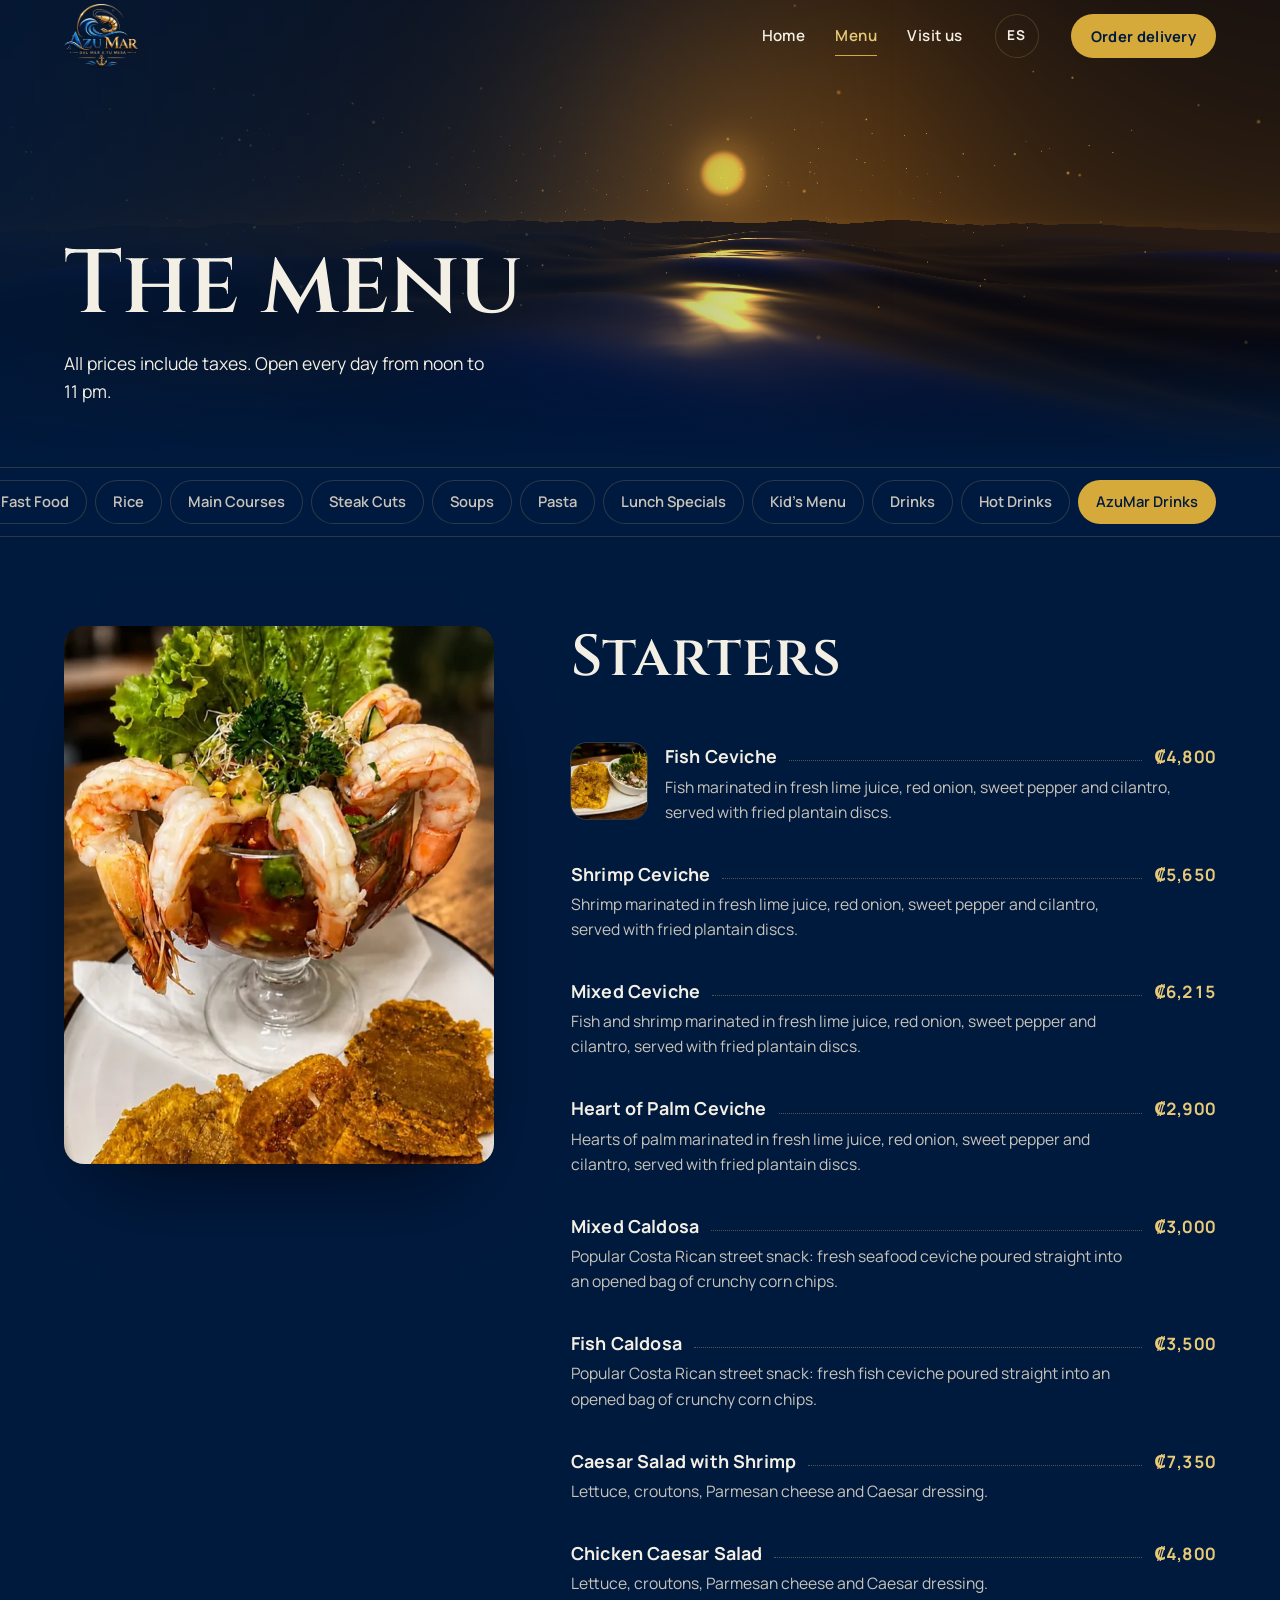
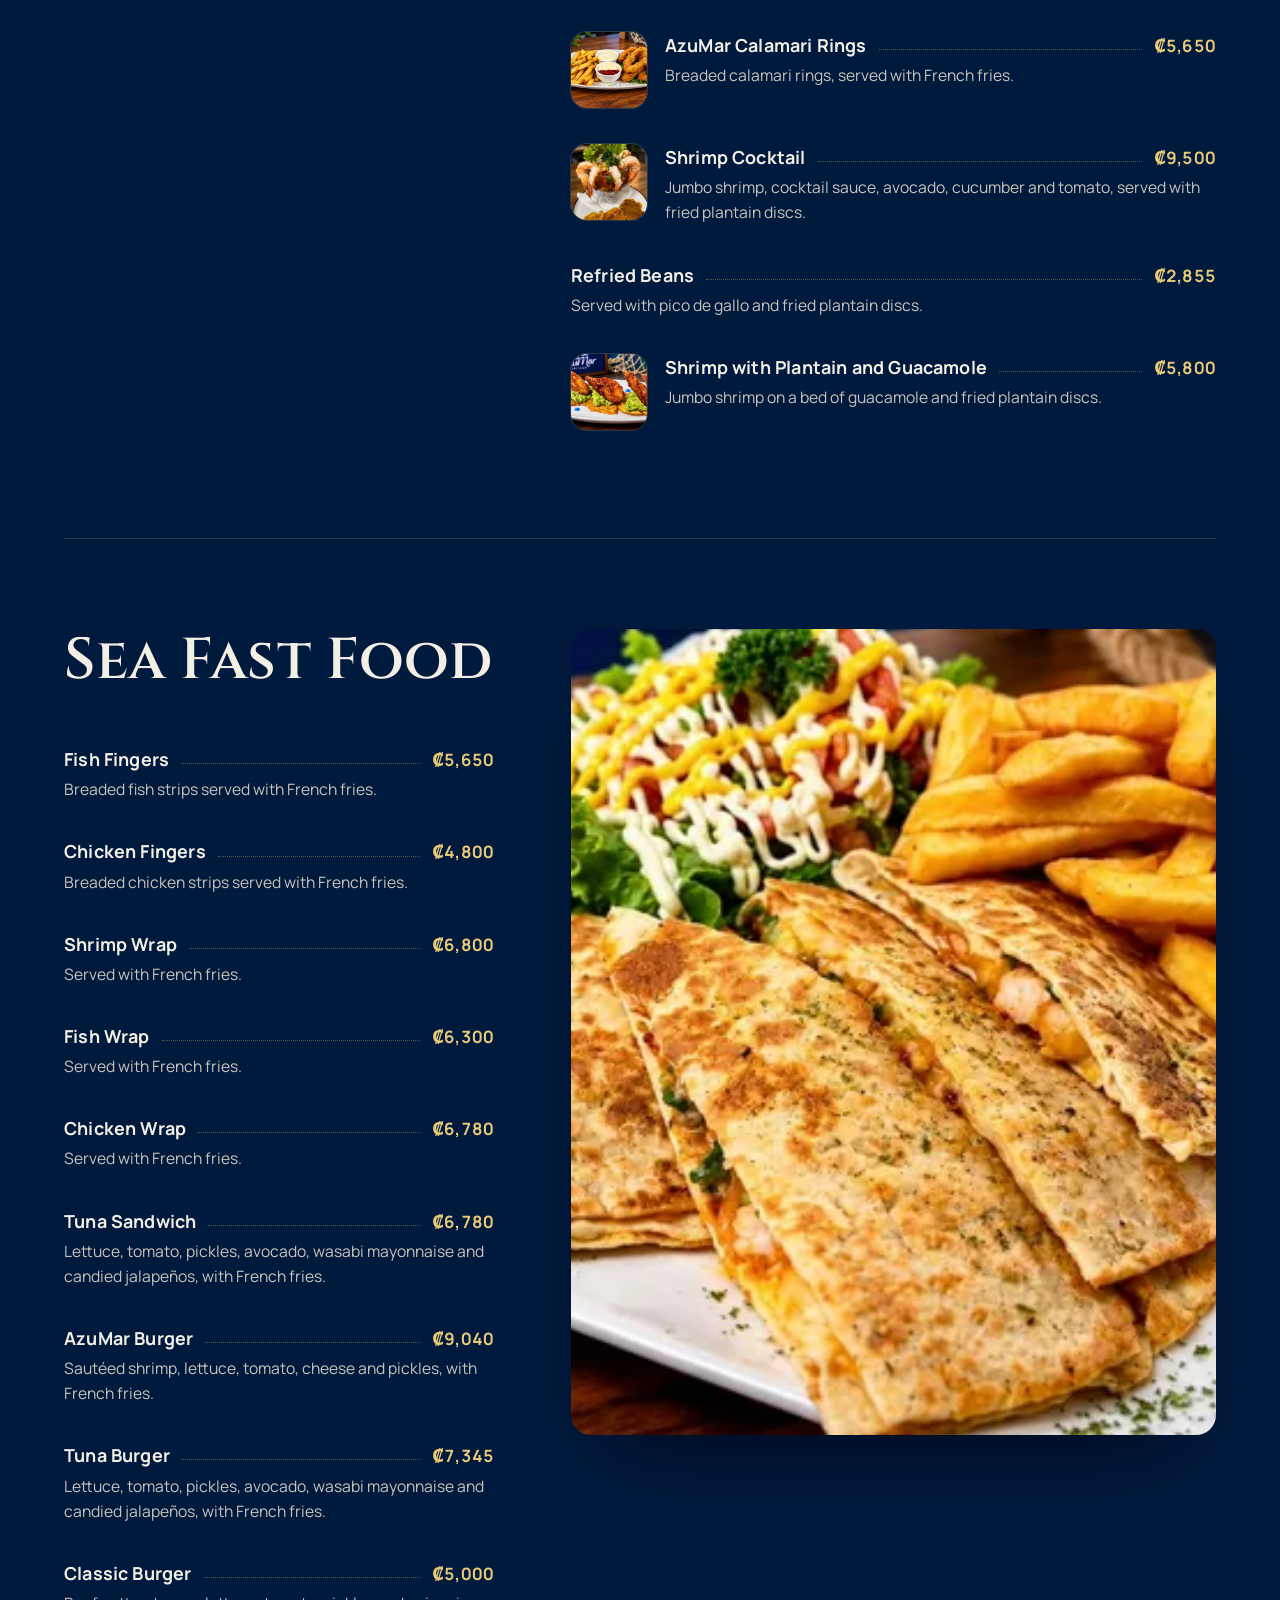
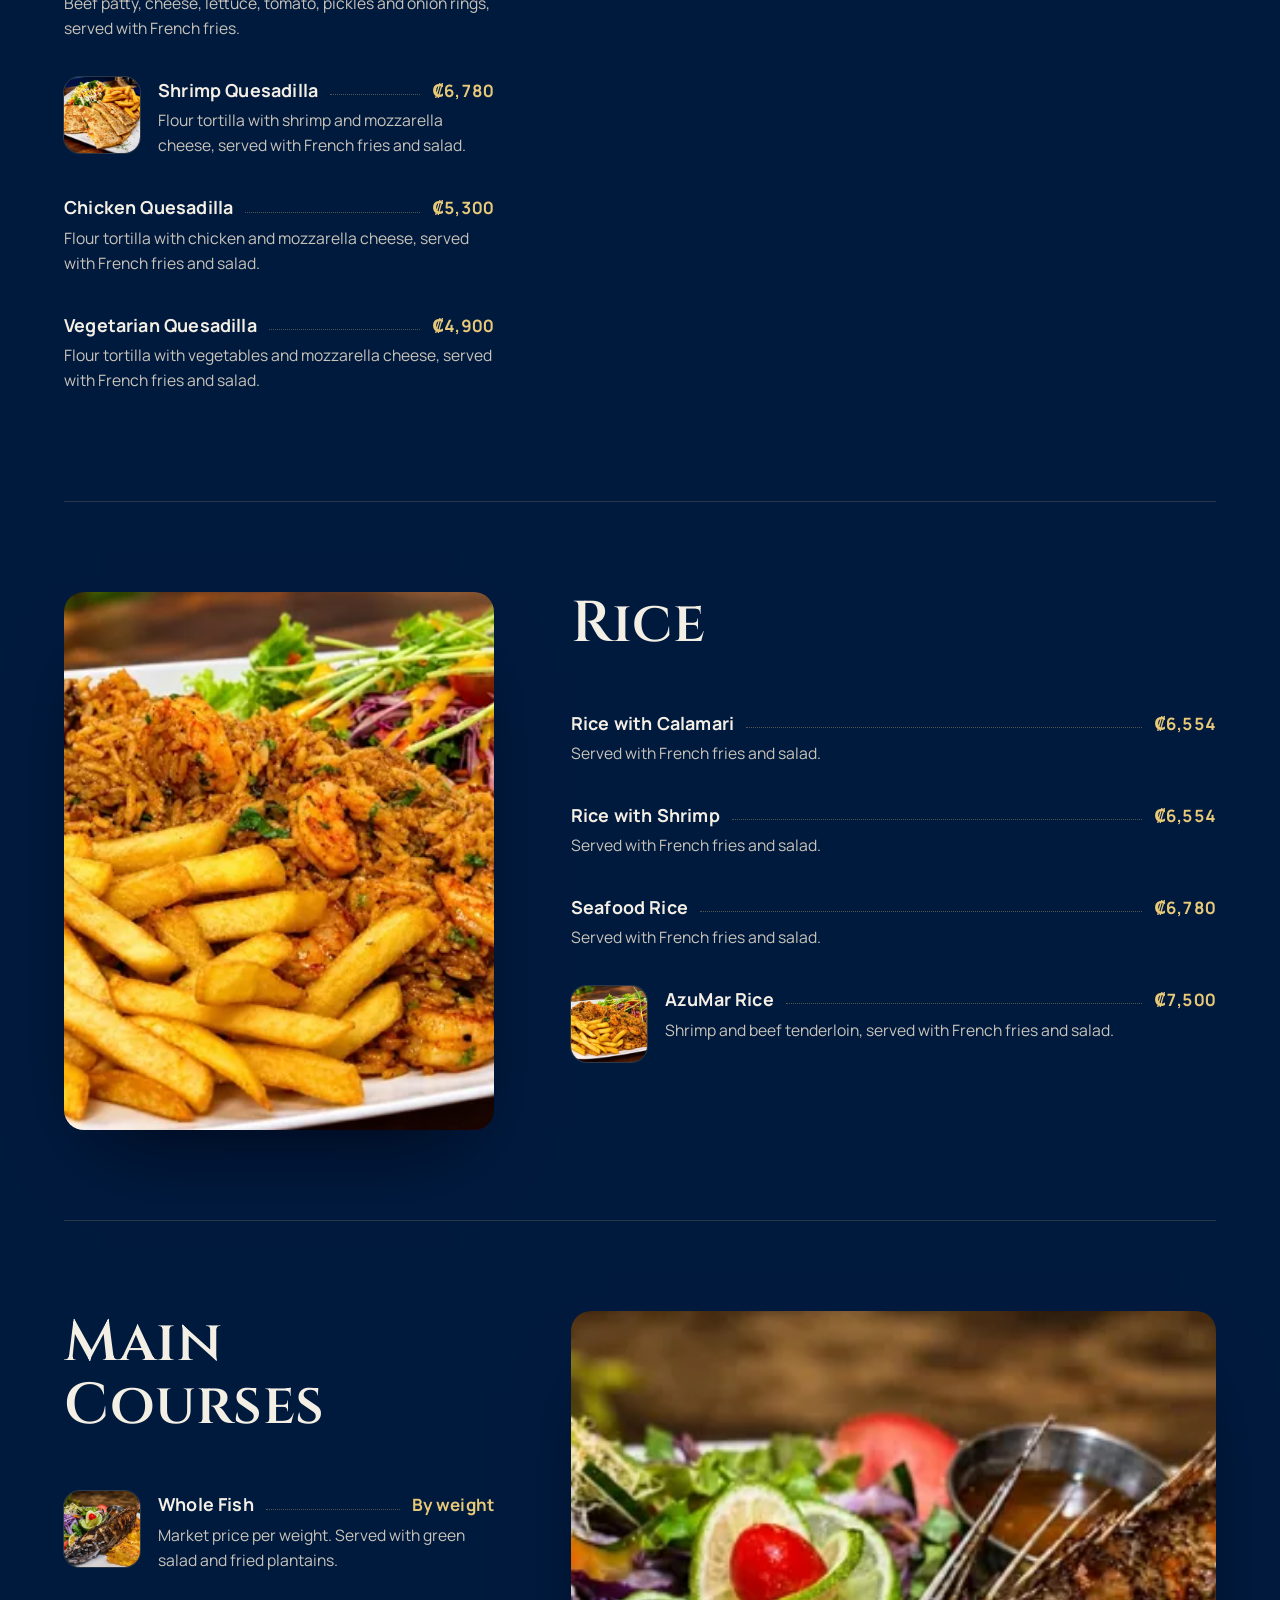
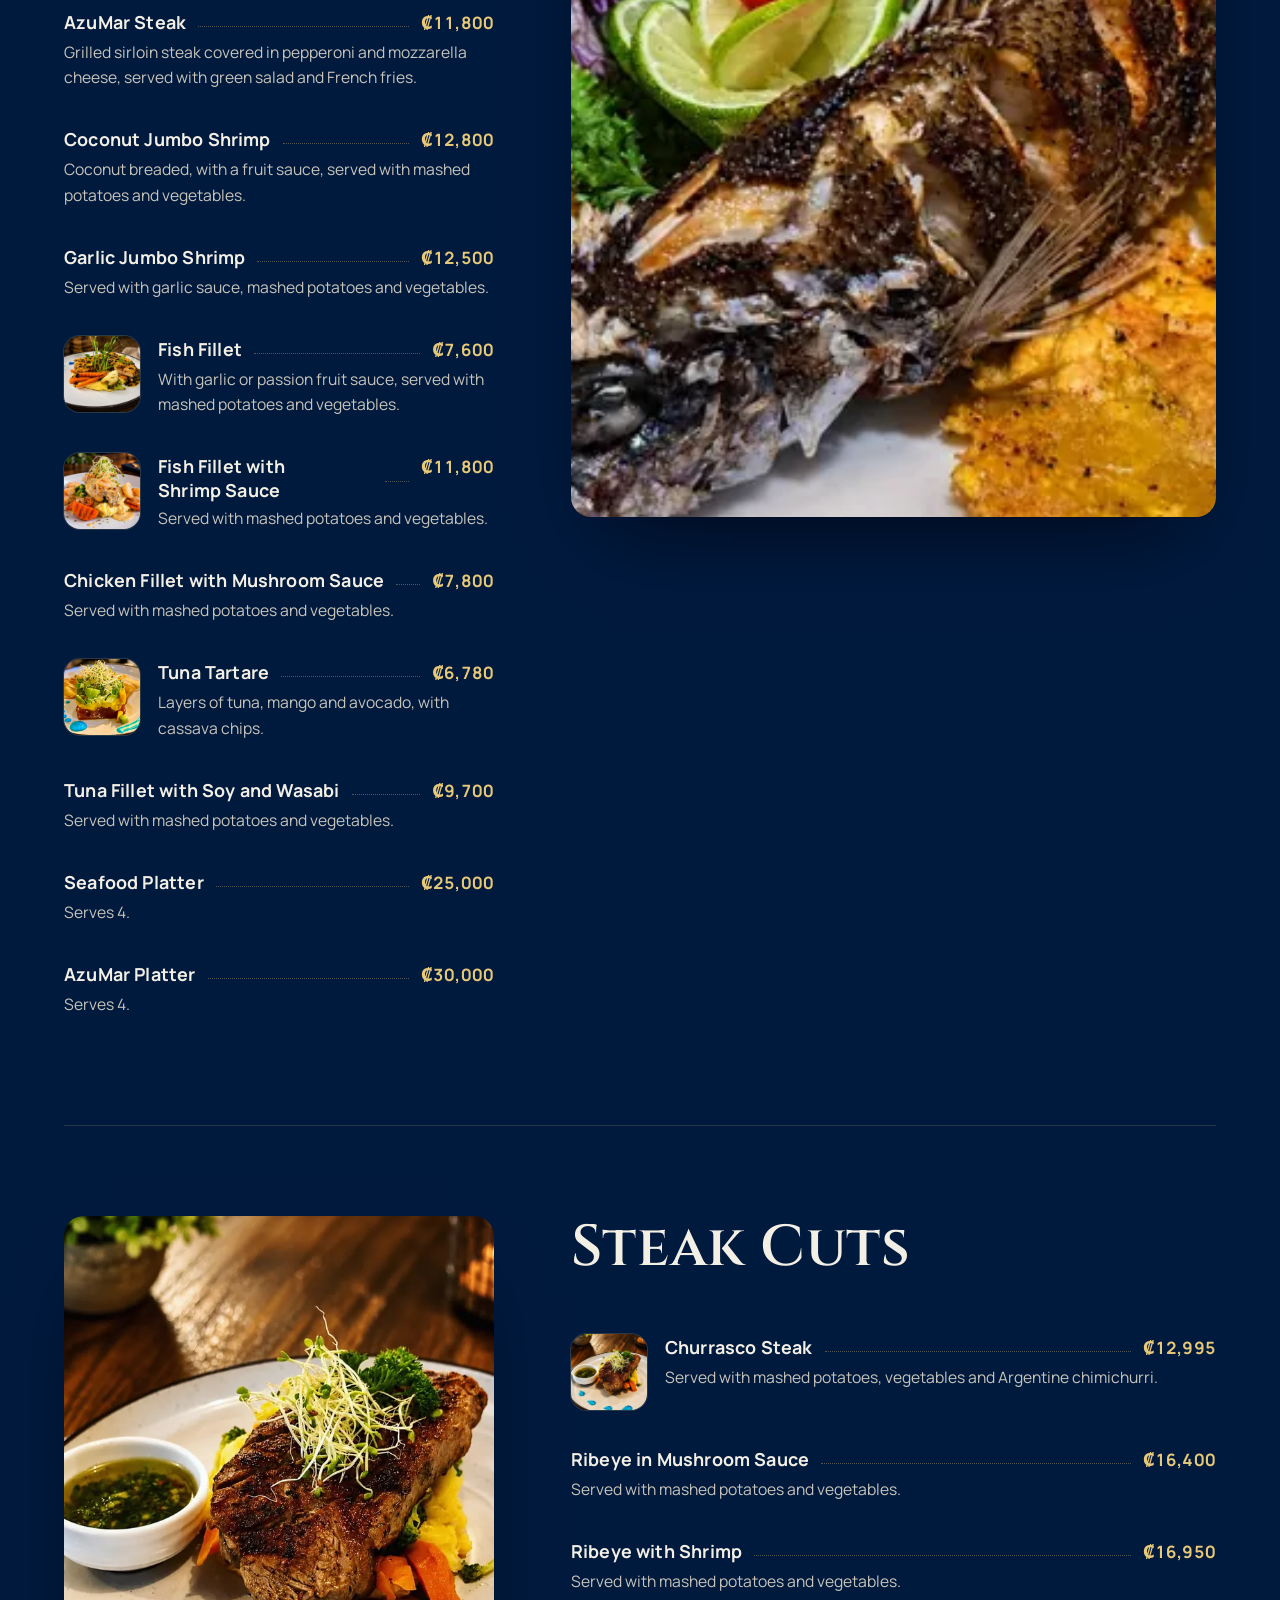
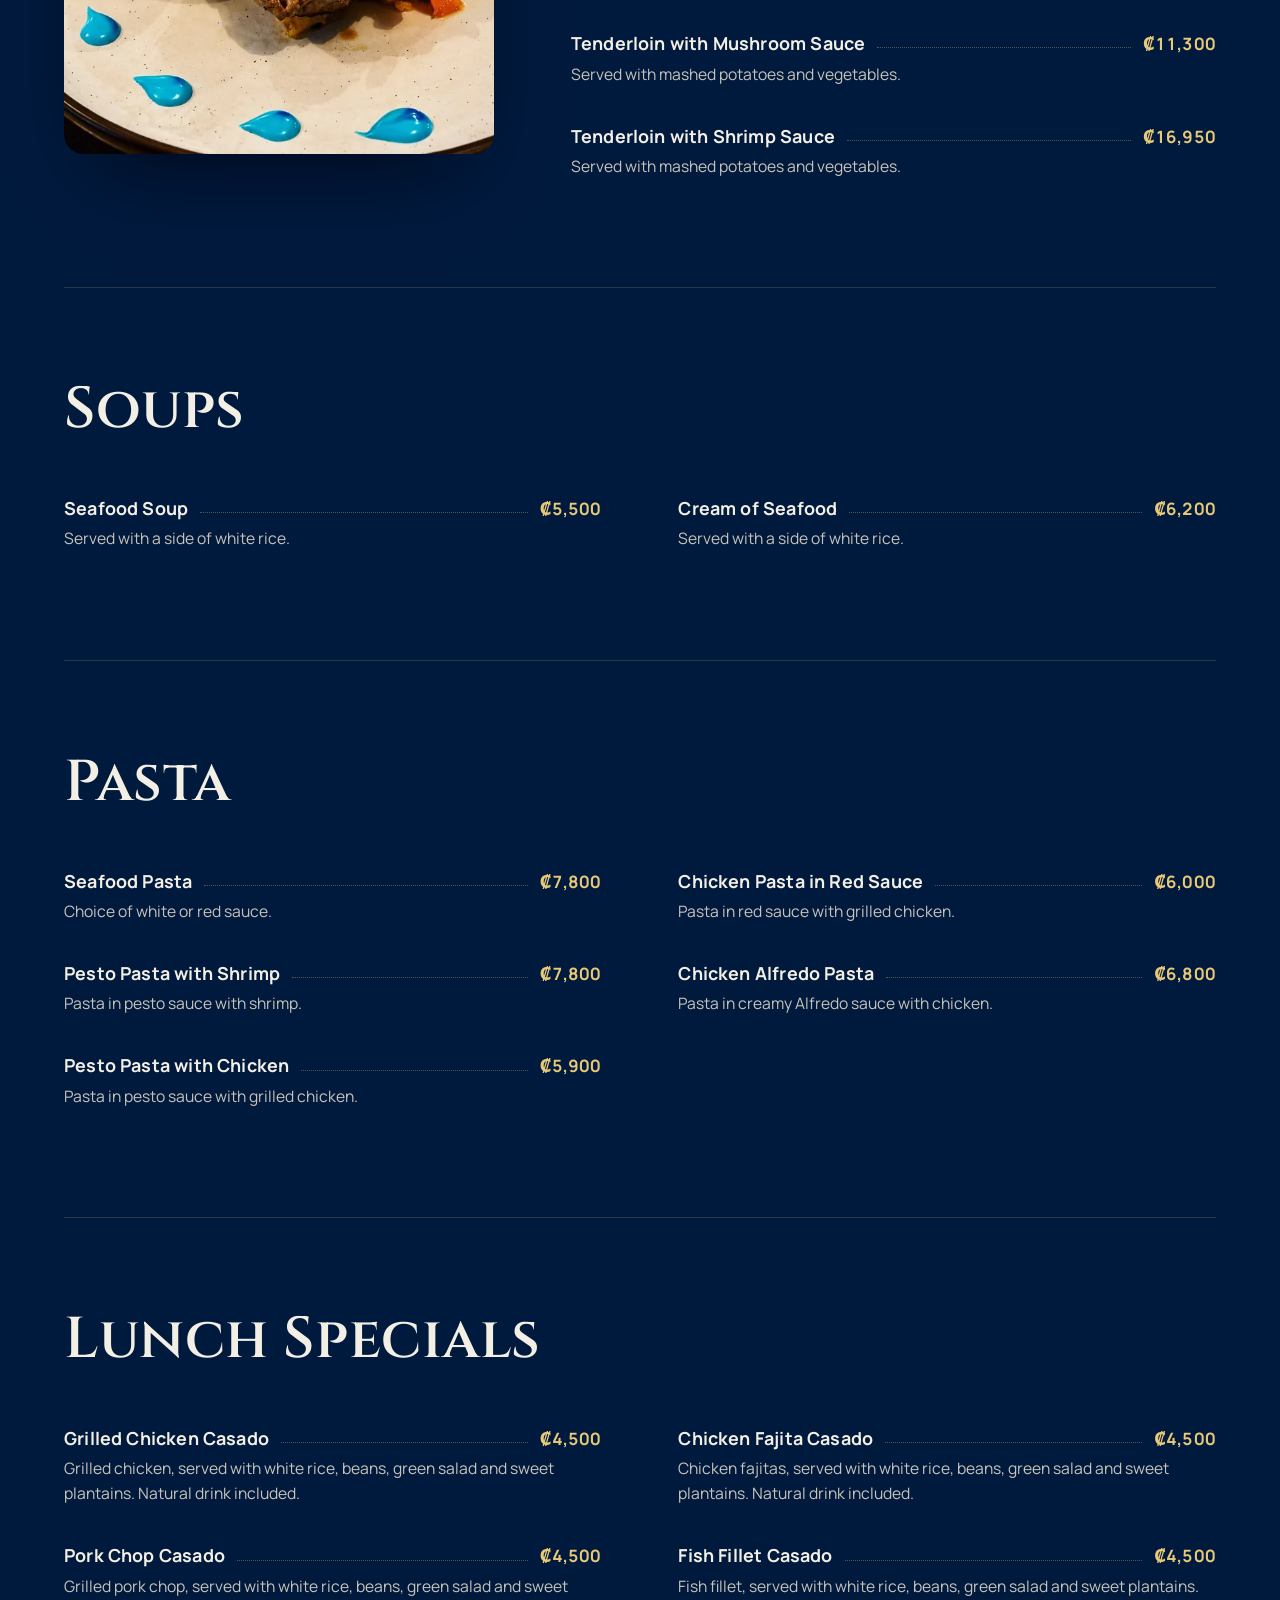
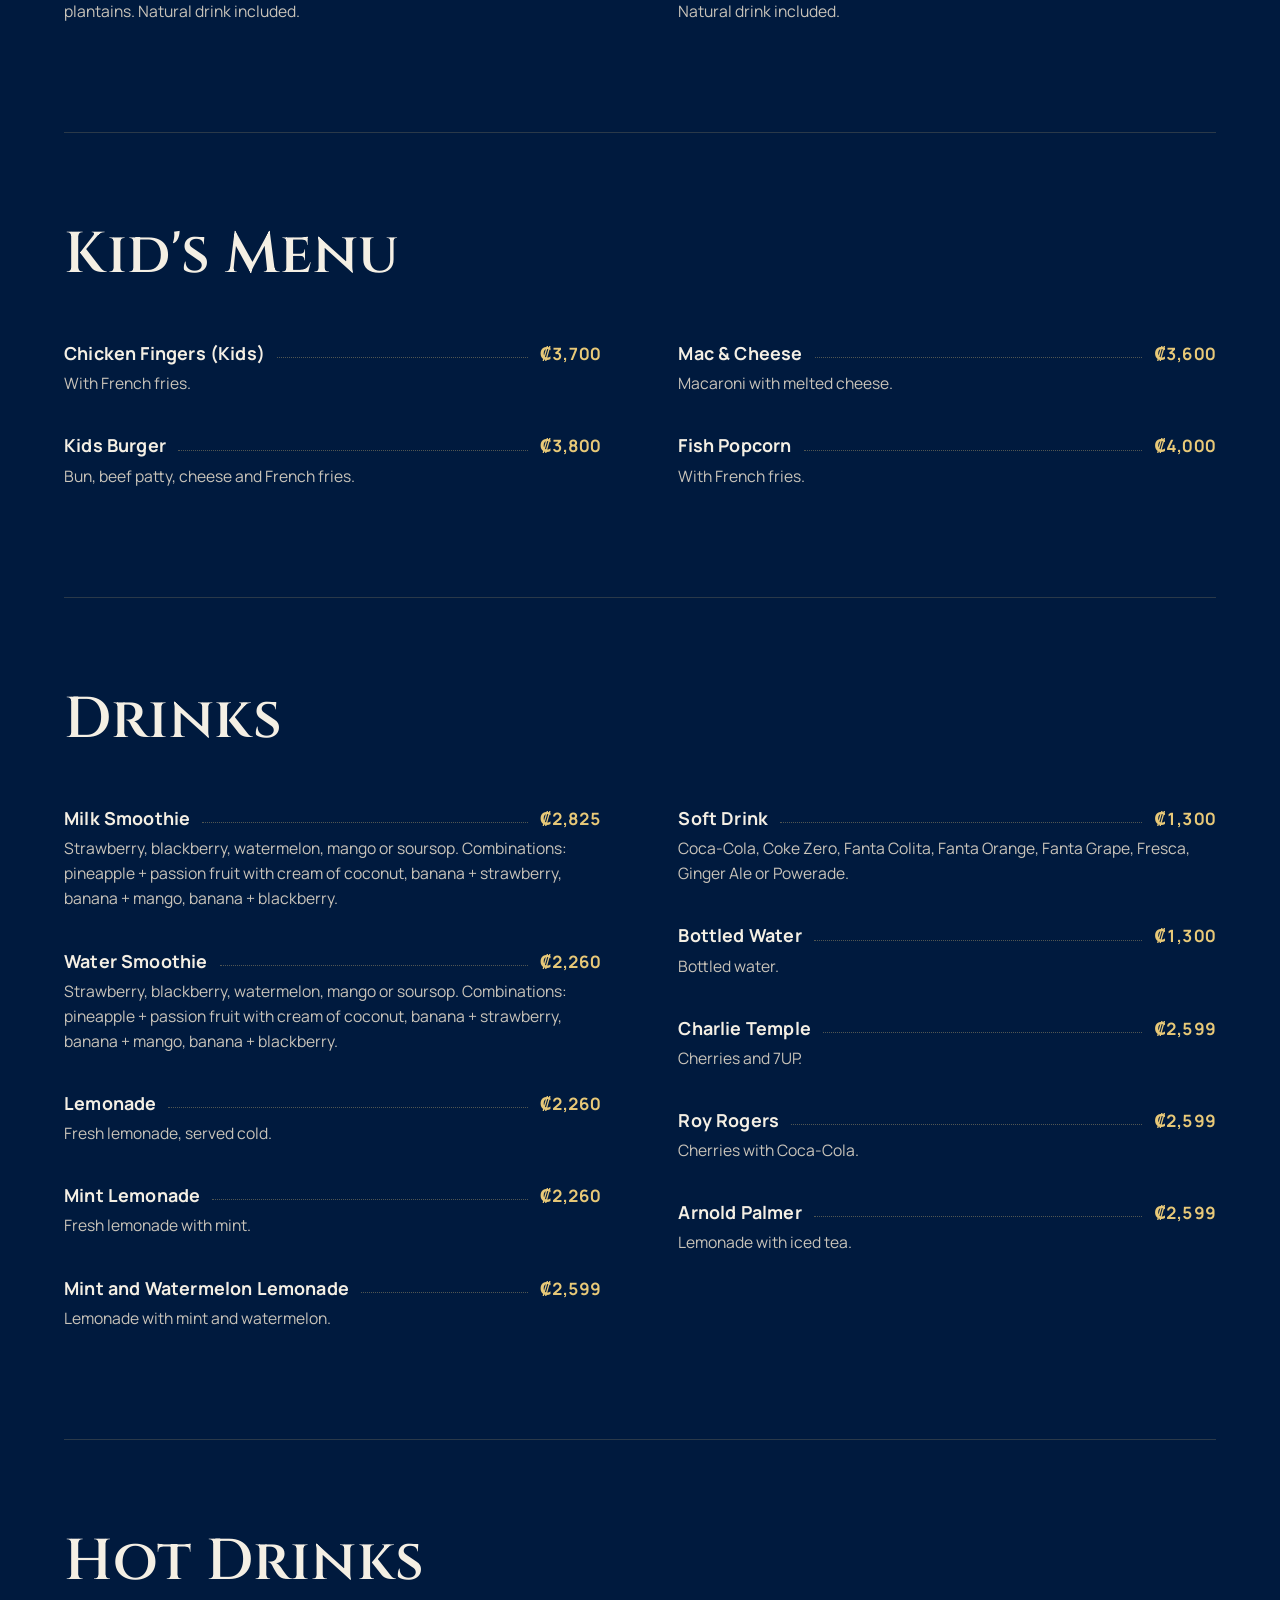
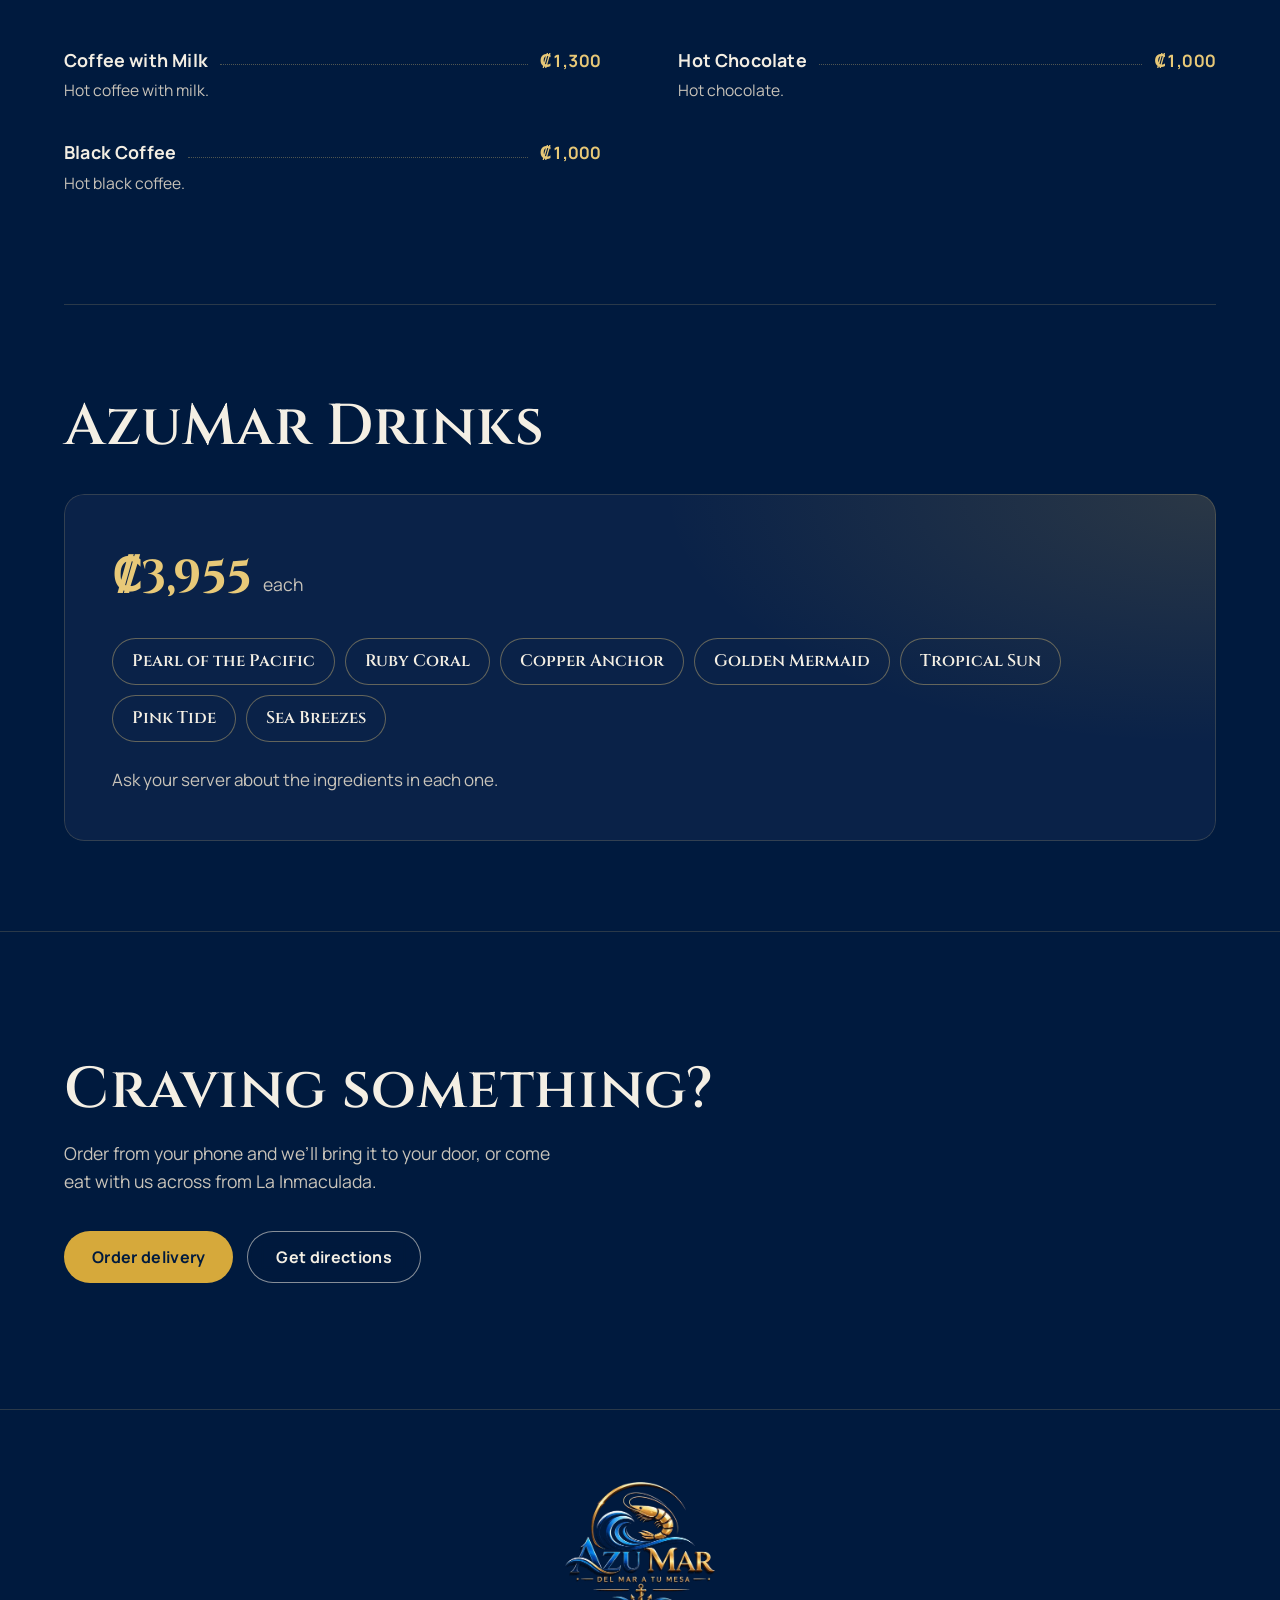
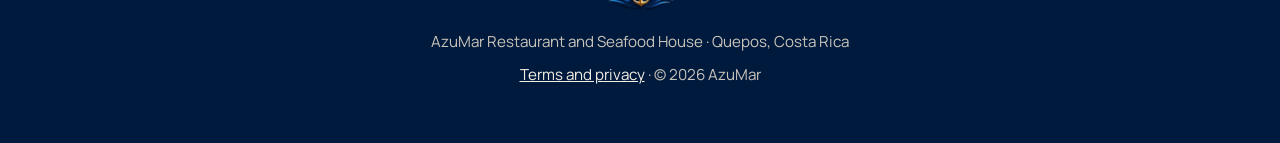
==== commit d32d243a: "Que la web se vea bien en teléfonos con "Sitio de escritorio" Chrome en Android con esa opción dibuj" ====
--- a/carta-en.html
+++ b/carta-en.html
@@ -21,7 +21,32 @@
 <link rel="preload" href="fuente-cinzel.woff2" as="font" type="font/woff2" crossorigin>
 <link rel="preload" href="fuente-manrope.woff2" as="font" type="font/woff2" crossorigin>
 <link rel="modulepreload" href="three.module.min.js">
+<script>
+  // Chrome en Android con "Sitio de escritorio" dibuja la página a 980 px y la
+  // achica: todo se ve diminuto. Aquí se detecta y se amplía la página al ancho
+  // real del teléfono, con su diseño de celular (ver generar-modo-escritorio.py).
+  (function () {
+    var d = document.documentElement;
+    function ajustar() {
+      var w = screen.width, z = innerWidth / w;
+      var activo = navigator.maxTouchPoints > 0 && w < 700 && z > 1.25;
+      d.classList.toggle('modo-escritorio', activo);
+      [899, 767, 599, 480, 380].forEach(function (n) { d.classList.toggle('mx-' + n, activo && w <= n); });
+      d.style.zoom = activo ? z : '';
+      if (activo) {
+        var h = innerHeight / z / 100 + 'px';
+        d.style.setProperty('--vw', w / 100 + 'px');
+        ['--vh', '--dvh', '--svh'].forEach(function (p) { d.style.setProperty(p, h); });
+      } else {
+        ['--vw', '--vh', '--dvh', '--svh'].forEach(function (p) { d.style.removeProperty(p); });
+      }
+    }
+    ajustar();
+    addEventListener('resize', ajustar);
+  })();
+</script>
 <link rel="stylesheet" href="estilos.css">
+<link rel="stylesheet" href="modo-escritorio.css">
 <script>
   if (!matchMedia('(prefers-reduced-motion: reduce)').matches) {
     document.documentElement.classList.add('js-anima');
--- a/estilos.css
+++ b/estilos.css
@@ -24,6 +24,9 @@
 }
 
 :root {
+  /* Unidades de pantalla. Normalmente son las del navegador; en un teléfono con
+     "Sitio de escritorio" el script del <head> las cambia por las del teléfono. */
+  --vw: 1vw; --vh: 1vh; --dvh: 1dvh; --svh: 1svh;
   --marino: #001A3E;
   --marino-2: #0A2248;
   --marino-3: #0F2A52;
@@ -39,7 +42,7 @@
   --radio: 20px;
   --pildora: 999px;
   --ancho: 1320px;
-  --margen: clamp(20px, 5vw, 64px);
+  --margen: clamp(20px, calc(5 * var(--vw)), 64px);
 
   /* Curvas fuertes: arrancan rápido y frenan suave. */
   --salida: cubic-bezier(0.23, 1, 0.32, 1);
@@ -75,7 +78,7 @@
 h1, h2, h3 { font-weight: 600; line-height: 1.1; text-wrap: balance; }
 h2 {
   font-family: var(--titulo);
-  font-size: clamp(2rem, 1.2rem + 3vw, 3.6rem);
+  font-size: clamp(2rem, 1.2rem + calc(3 * var(--vw)), 3.6rem);
   letter-spacing: .01em;
 }
 h3 { font-family: var(--texto); font-size: 1.15rem; letter-spacing: .01em; }
@@ -173,7 +176,9 @@
 
 @media (max-width: 767px) {
   .nav { height: 64px; gap: 8px; }
-  .nav .boton-chico { margin-left: auto; padding: 0 14px; }
+  .nav .boton-chico { margin-left: auto; padding: 0 14px; font-size: .94rem; }
+  .nav-idioma { font-size: .94rem; }
+  .secciones a { font-size: .94rem; }
   .nav-marca img { width: 56px; }
   .nav-menu {
     display: inline-flex; align-items: center; justify-content: center; width: 44px; height: 44px;
@@ -204,8 +209,8 @@
 
 .portada {
   position: relative;
-  min-height: 100svh;
-  min-height: 100dvh;
+  min-height: calc(100 * var(--svh));
+  min-height: calc(100 * var(--dvh));
   display: flex; align-items: flex-end;
   isolation: isolate;
 }
@@ -231,26 +236,26 @@
 
 .portada-contenido {
   width: 100%; max-width: var(--ancho); margin: 0 auto;
-  padding: 120px var(--margen) clamp(56px, 10vh, 110px);
+  padding: 120px var(--margen) clamp(56px, calc(10 * var(--vh)), 110px);
   display: grid; grid-template-columns: minmax(0, 1.1fr) minmax(0, .9fr);
   align-items: end; gap: 40px;
 }
 .portada h1 {
   font-family: var(--titulo);
-  font-size: clamp(3rem, 1.4rem + 5.6vw, 6.4rem);
+  font-size: clamp(3rem, 1.4rem + calc(5.6 * var(--vw)), 6.4rem);
   font-weight: 600;
   line-height: 1.02;
   letter-spacing: -.005em;
 }
 .portada h1 .linea { display: block; }
 @media (min-width: 900px) {
-  .portada:lang(en) .portada-contenido { grid-template-columns: minmax(0, 1.4fr) minmax(0, .6fr); }
-  .portada:lang(en) h1 { font-size: clamp(2.5rem, .9rem + 4vw, 4.6rem); white-space: nowrap; }
+  html:not(.modo-escritorio) .portada:lang(en) .portada-contenido { grid-template-columns: minmax(0, 1.4fr) minmax(0, .6fr); }
+  html:not(.modo-escritorio) .portada:lang(en) h1 { font-size: clamp(2.5rem, .9rem + calc(4 * var(--vw)), 4.6rem); white-space: nowrap; }
 }
 .portada h1 .punto { color: var(--oro); }
 .portada-sub {
   margin-top: 26px; max-width: 34ch;
-  font-size: clamp(1.05rem, .95rem + .4vw, 1.25rem);
+  font-size: clamp(1.05rem, .95rem + calc(.4 * var(--vw)), 1.25rem);
   color: var(--crema);
 }
 .portada-botones { display: flex; flex-wrap: wrap; gap: 14px; margin-top: 36px; }
@@ -268,7 +273,7 @@
     align-content: space-between;
     padding-top: 84px; gap: 12px;
   }
-  .portada-logo { order: -1; justify-self: center; width: min(62vw, 300px); }
+  .portada-logo { order: -1; justify-self: center; width: min(calc(62 * var(--vw)), 300px); }
   .portada-velo {
     background: linear-gradient(0deg, rgba(0, 26, 62, .95) 0%, rgba(0, 26, 62, .55) 45%, rgba(0, 26, 62, .15) 100%);
   }
@@ -276,19 +281,19 @@
 
 /* ---------- Platos (pista horizontal) ---------- */
 
-.platos { position: relative; padding: clamp(80px, 12vh, 140px) 0; overflow: hidden; }
+.platos { position: relative; padding: clamp(80px, calc(12 * var(--vh)), 140px) 0; overflow: hidden; }
 .platos-pista {
-  display: flex; align-items: center; gap: clamp(24px, 3vw, 48px);
+  display: flex; align-items: center; gap: clamp(24px, calc(3 * var(--vw)), 48px);
   padding: 0 var(--margen);
   width: max-content;
 }
-.platos-intro { width: min(420px, 80vw); flex: none; }
+.platos-intro { width: min(420px, calc(80 * var(--vw))); flex: none; }
 .platos-intro p { margin: 20px 0 28px; color: var(--crema-tenue); max-width: 36ch; }
 
-.platos-lista { display: flex; align-items: center; gap: clamp(24px, 3vw, 48px); }
-.plato { flex: none; width: clamp(280px, 34vw, 520px); }
-.plato-ancho { width: clamp(320px, 46vw, 720px); }
-.plato-alto { width: clamp(240px, 24vw, 380px); }
+.platos-lista { display: flex; align-items: center; gap: clamp(24px, calc(3 * var(--vw)), 48px); }
+.plato { flex: none; width: clamp(280px, calc(34 * var(--vw)), 520px); }
+.plato-ancho { width: clamp(320px, calc(46 * var(--vw)), 720px); }
+.plato-alto { width: clamp(240px, calc(24 * var(--vw)), 380px); }
 .platos:not(.nativa) .plato:nth-child(even) { transform: translateY(40px); }   /* ritmo: no todas a la misma altura */
 
 .plato-foto {
@@ -322,9 +327,10 @@
     margin: 0 calc(var(--margen) * -1); padding: 0 var(--margen) 48px; scrollbar-width: none;
   }
   .platos.nativa .platos-lista::-webkit-scrollbar { display: none; }
-  .platos.nativa .plato { width: 80vw; }
-  .platos.nativa .plato-ancho { width: 86vw; }
-  .platos.nativa .plato-alto { width: 66vw; }
+  .platos.nativa .platos-lista { align-items: flex-start; }   /* sin huecos junto a las fotos altas */
+  .platos.nativa .plato { width: calc(80 * var(--vw)); }
+  .platos.nativa .plato-ancho { width: calc(86 * var(--vw)); }
+  .platos.nativa .plato-alto { width: calc(66 * var(--vw)); }
 }
 
 /* ---------- Plato estrella (3D con el puntero) ---------- */
@@ -332,14 +338,14 @@
 .estrella {
   max-width: var(--ancho); margin: 0 auto;
   overflow-x: clip;   /* la tarjeta inclinada no debe empujar la página a los lados */
-  padding: clamp(80px, 14vh, 160px) var(--margen);
+  padding: clamp(80px, calc(14 * var(--vh)), 160px) var(--margen);
   display: grid; grid-template-columns: minmax(0, 1fr) minmax(0, 1fr);
-  align-items: center; gap: clamp(40px, 7vw, 110px);
+  align-items: center; gap: clamp(40px, calc(7 * var(--vw)), 110px);
 }
 .estrella-escena {
   position: relative; display: grid; place-items: center;
   perspective: 1100px;
-  min-height: min(78vh, 720px);
+  min-height: min(calc(78 * var(--vh)), 720px);
   touch-action: pan-y;
 }
 .estrella-aro {
@@ -380,36 +386,36 @@
   align-items: start;
 }
 .express-foto {
-  position: sticky; top: 0; height: 100vh; height: 100dvh; overflow: hidden;
+  position: sticky; top: 0; height: calc(100 * var(--vh)); height: calc(100 * var(--dvh)); overflow: hidden;
 }
 .express-foto img { width: 100%; height: 100%; object-fit: cover; transform: scale(1.15); }
 .express-foto::after {
   content: ""; position: absolute; inset: 0;
   background: linear-gradient(90deg, rgba(0, 26, 62, 0) 55%, var(--marino) 100%);
 }
-.express-texto { padding: clamp(100px, 18vh, 200px) var(--margen) clamp(100px, 18vh, 200px) clamp(32px, 5vw, 80px); }
+.express-texto { padding: clamp(100px, calc(18 * var(--vh)), 200px) var(--margen) clamp(100px, calc(18 * var(--vh)), 200px) clamp(32px, calc(5 * var(--vw)), 80px); }
 .express-intro { margin-top: 20px; color: var(--crema-tenue); font-size: 1.12rem; max-width: 38ch; }
 
-.pasos { margin: clamp(48px, 9vh, 96px) 0; display: grid; gap: clamp(48px, 10vh, 110px); counter-reset: paso; }
+.pasos { margin: clamp(48px, calc(9 * var(--vh)), 96px) 0; display: grid; gap: clamp(48px, calc(10 * var(--vh)), 110px); counter-reset: paso; }
 .pasos li { max-width: 40ch; }
 .pasos h3 {
-  font-family: var(--titulo); font-size: clamp(1.8rem, 1.3rem + 1.6vw, 2.6rem);
+  font-family: var(--titulo); font-size: clamp(1.8rem, 1.3rem + calc(1.6 * var(--vw)), 2.6rem);
   color: var(--oro-suave); letter-spacing: .02em;
 }
 .pasos p { margin-top: 12px; font-size: 1.08rem; }
 
 @media (max-width: 899px) {
   .express { grid-template-columns: 1fr; }
-  .express-foto { position: relative; height: 56vh; }
+  .express-foto { position: relative; height: calc(56 * var(--vh)); }
   .express-foto::after { background: linear-gradient(0deg, var(--marino) 0%, rgba(0, 26, 62, 0) 60%); }
   .express-texto { padding: 8px var(--margen) 96px; }
 }
 
 /* ---------- Visítanos (rejilla de cinco) ---------- */
 
-.visita { max-width: var(--ancho); margin: 0 auto; padding: clamp(80px, 14vh, 150px) var(--margen); }
+.visita { max-width: var(--ancho); margin: 0 auto; padding: clamp(80px, calc(14 * var(--vh)), 150px) var(--margen); }
 .visita-rejilla {
-  margin-top: clamp(36px, 6vh, 64px);
+  margin-top: clamp(36px, calc(6 * var(--vh)), 64px);
   display: grid; gap: 16px;
   grid-template-columns: repeat(6, minmax(0, 1fr));
   grid-template-areas:
@@ -429,7 +435,7 @@
 a.celda:active { scale: 0.99; }
 .celda h3 { margin-top: 10px; font-size: .95rem; font-weight: 700; color: var(--oro-suave); letter-spacing: .04em; }
 .celda p { color: var(--crema-tenue); }
-.celda .dato-grande { font-family: var(--titulo); font-size: clamp(1.4rem, 1.1rem + 1vw, 2rem); color: var(--crema); line-height: 1.15; }
+.celda .dato-grande { font-family: var(--titulo); font-size: clamp(1.4rem, 1.1rem + calc(1 * var(--vw)), 2rem); color: var(--crema); line-height: 1.15; }
 .celda .enlace-flecha { margin-top: auto; padding-top: 14px; }
 .celda-acciones { margin-top: auto; padding-top: 14px; display: flex; flex-wrap: wrap; gap: 10px; }
 
@@ -514,14 +520,14 @@
 
 .carta-cabeza {
   position: relative; isolation: isolate;
-  min-height: clamp(340px, 52vh, 520px);
+  min-height: clamp(340px, calc(52 * var(--vh)), 520px);
   display: flex; align-items: flex-end;
-  padding: 120px var(--margen) clamp(40px, 7vh, 72px);
+  padding: 120px var(--margen) clamp(40px, calc(7 * var(--vh)), 72px);
 }
 .carta-cabeza-texto { width: 100%; max-width: var(--ancho); margin: 0 auto; }
 .carta-cabeza h1 {
   font-family: var(--titulo); font-weight: 600;
-  font-size: clamp(3rem, 1.6rem + 5vw, 5.6rem); line-height: 1;
+  font-size: clamp(3rem, 1.6rem + calc(5 * var(--vw)), 5.6rem); line-height: 1;
 }
 .carta-cabeza p { margin-top: 18px; max-width: 42ch; font-size: 1.1rem; }
 
@@ -555,13 +561,13 @@
 
 /* Cada sección con foto: la foto se queda fija a un lado mientras se lee. */
 .grupo {
-  padding: clamp(64px, 10vh, 110px) 0;
+  padding: clamp(64px, calc(10 * var(--vh)), 110px) 0;
   scroll-margin-top: 140px;
 }
 .grupo + .grupo { border-top: 1px solid var(--linea); }
 .grupo-con-foto {
   display: grid; grid-template-columns: minmax(0, .8fr) minmax(0, 1.2fr);
-  gap: clamp(32px, 6vw, 96px); align-items: start;
+  gap: clamp(32px, calc(6 * var(--vw)), 96px); align-items: start;
 }
 .grupo-con-foto.foto-derecha .grupo-foto { order: 2; }
 .grupo-foto {
@@ -570,10 +576,10 @@
   box-shadow: 0 40px 80px -40px rgba(0, 4, 16, .95);
 }
 .grupo-foto img { width: 100%; aspect-ratio: 4 / 5; object-fit: cover; }
-.grupo h2 { margin-bottom: clamp(24px, 4vh, 40px); }
+.grupo h2 { margin-bottom: clamp(24px, calc(4 * var(--vh)), 40px); }
 
 /* Sin foto: los platos en dos columnas para no hacer una tira larga. */
-.grupo:not(.grupo-con-foto) .items { columns: 2 380px; column-gap: clamp(32px, 6vw, 96px); }
+.grupo:not(.grupo-con-foto) .items { columns: 2 380px; column-gap: clamp(32px, calc(6 * var(--vw)), 96px); }
 
 .items { list-style: none; }
 .item {
@@ -601,14 +607,14 @@
 
 /* Bebidas de la casa: un precio, siete nombres. */
 .bloque-casa {
-  border-radius: var(--radio); padding: clamp(28px, 4vw, 48px);
+  border-radius: var(--radio); padding: clamp(28px, calc(4 * var(--vw)), 48px);
   background:
     radial-gradient(80% 120% at 100% 0%, rgba(214, 169, 59, .16), transparent 60%),
     var(--marino-2);
   box-shadow: inset 0 0 0 1px var(--linea);
 }
 .bloque-precio { font-size: 1.1rem; color: var(--crema-tenue); }
-.bloque-precio .precio { font-family: var(--titulo); font-size: clamp(2rem, 1.4rem + 2vw, 2.8rem); margin-right: 6px; }
+.bloque-precio .precio { font-family: var(--titulo); font-size: clamp(2rem, 1.4rem + calc(2 * var(--vw)), 2.8rem); margin-right: 6px; }
 .bloque-nombres { display: flex; flex-wrap: wrap; gap: 10px; margin: 24px 0; }
 .bloque-nombres li {
   padding: 10px 20px; border-radius: var(--pildora);
@@ -619,7 +625,7 @@
 
 .carta-cierre {
   max-width: var(--ancho); margin: 0 auto;
-  padding: clamp(80px, 14vh, 140px) var(--margen);
+  padding: clamp(80px, calc(14 * var(--vh)), 140px) var(--margen);
   border-top: 1px solid var(--linea);
 }
 .carta-cierre p { margin: 18px 0 0; max-width: 46ch; color: var(--crema-tenue); font-size: 1.1rem; }
@@ -729,7 +735,7 @@
 
 /* Ventana de confirmación */
 .ventana {
-  width: min(560px, calc(100% - 24px)); max-height: calc(100dvh - 24px);
+  width: min(560px, calc(100% - 24px)); max-height: calc(calc(100 * var(--dvh)) - 24px);
   margin: auto; padding: 0; border: 0; border-radius: var(--radio);
   background: var(--marino-2); color: var(--crema);
   box-shadow: inset 0 0 0 1px var(--linea), 0 40px 80px -20px rgba(0, 4, 16, .95);
@@ -743,7 +749,7 @@
   display: flex; align-items: center; justify-content: space-between; gap: 16px;
   padding: 20px 24px; background: var(--marino-2); box-shadow: 0 1px 0 var(--linea);
 }
-.ventana-cabeza h2 { font-size: clamp(1.4rem, 1.1rem + 1vw, 1.8rem); }
+.ventana-cabeza h2 { font-size: clamp(1.4rem, 1.1rem + calc(1 * var(--vw)), 1.8rem); }
 .ventana-cerrar {
   width: 44px; height: 44px; flex: none; border: 0; border-radius: var(--pildora); cursor: pointer;
   display: grid; place-items: center; background: rgba(0, 26, 62, .6); color: var(--crema);
@@ -782,14 +788,14 @@
 .vaciar:hover { color: var(--crema); }
 
 /* Gracias */
-.pagina-gracias { min-height: 100dvh; display: grid; place-items: center; }
+.pagina-gracias { min-height: calc(100 * var(--dvh)); display: grid; place-items: center; }
 .gracias {
   width: min(560px, 100%); padding: 48px var(--margen); text-align: center;
   display: grid; justify-items: center; gap: 18px;
 }
 .gracias-logo { width: 140px; }
 .gracias-sello { width: 56px; height: 56px; fill: var(--oro); }
-.gracias h1 { font-family: var(--titulo); font-size: clamp(1.9rem, 1.3rem + 2.4vw, 2.8rem); }
+.gracias h1 { font-family: var(--titulo); font-size: clamp(1.9rem, 1.3rem + calc(2.4 * var(--vw)), 2.8rem); }
 .gracias > p { color: var(--crema-tenue); max-width: 44ch; }
 .gracias-fallo {
   width: 100%; padding: 22px; border-radius: var(--radio);
@@ -814,8 +820,8 @@
  * Términos y privacidad (legal.html)
  * ==================================================================== */
 .legal { max-width: 72ch; margin: 0 auto; padding: 128px var(--margen) 96px; }
-.legal h1 { font-family: var(--titulo); font-size: clamp(2.2rem, 1.4rem + 3vw, 3.4rem); margin: 8px 0 20px; }
-.legal h2 { font-size: clamp(1.5rem, 1.2rem + 1.2vw, 2rem); margin: 48px 0 14px; }
+.legal h1 { font-family: var(--titulo); font-size: clamp(2.2rem, 1.4rem + calc(3 * var(--vw)), 3.4rem); margin: 8px 0 20px; }
+.legal h2 { font-size: clamp(1.5rem, 1.2rem + calc(1.2 * var(--vw)), 2rem); margin: 48px 0 14px; }
 .legal h3 { font-size: 1.1rem; color: var(--oro-suave); margin: 28px 0 8px; }
 .legal p, .legal li { color: var(--crema-tenue); }
 .legal p + p { margin-top: 12px; }
--- a/modo-escritorio.css
+++ b/modo-escritorio.css
@@ -0,0 +1,115 @@
+/* GENERADO por generar-modo-escritorio.py a partir de estilos.css. No editar a mano. */
+
+html.mx-767 .nav { height: 64px; gap: 8px; }
+
+html.mx-767 .nav .boton-chico { margin-left: auto; padding: 0 14px; font-size: .94rem; }
+
+html.mx-767 .nav-idioma { font-size: .94rem; }
+
+html.mx-767 .secciones a { font-size: .94rem; }
+
+html.mx-767 .nav-marca img { width: 56px; }
+
+html.mx-767 .nav-menu { display: inline-flex; align-items: center; justify-content: center; width: 44px; height: 44px;
+    border: 0; border-radius: var(--pildora); cursor: pointer;
+    background: rgba(0, 26, 62, .55); color: var(--crema);
+    box-shadow: inset 0 0 0 1px var(--linea);
+    order: 3; }
+
+html.mx-767 .nav-menu .icono { width: 22px; height: 22px; }
+
+html.mx-767 .nav-menu,
+html.mx-767 .nav-marca,
+html.mx-767 .nav-idioma { flex: none; }
+
+html.mx-767 .nav nav { position: absolute; top: 100%; left: 0; right: 0; margin: 0;
+    background: rgba(0, 26, 62, .96);
+    -webkit-backdrop-filter: blur(14px); backdrop-filter: blur(14px);
+    box-shadow: 0 1px 0 var(--linea);
+    padding: 8px var(--margen) 20px;
+    visibility: hidden; opacity: 0; translate: 0 -8px;
+    transition: opacity 200ms var(--salida), translate 200ms var(--salida), visibility 0s linear 200ms; }
+
+html.mx-767 .nav.abierto nav { visibility: visible; opacity: 1; translate: 0 0; transition-delay: 0s; }
+
+html.mx-767 .nav-enlaces { flex-direction: column; gap: 0; }
+
+html.mx-767 .nav-enlaces a { width: 100%; min-height: 52px; font-size: 1.05rem; box-shadow: 0 1px 0 var(--linea); }
+
+html.mx-767 .nav-enlaces a::after { display: none; }
+
+html.mx-899 .portada { align-items: stretch; }
+
+html.mx-899 .portada-contenido { grid-template-columns: 1fr;
+    align-content: space-between;
+    padding-top: 84px; gap: 12px; }
+
+html.mx-899 .portada-logo { order: -1; justify-self: center; width: min(calc(62 * var(--vw)), 300px); }
+
+html.mx-899 .portada-velo { background: linear-gradient(0deg, rgba(0, 26, 62, .95) 0%, rgba(0, 26, 62, .55) 45%, rgba(0, 26, 62, .15) 100%); }
+
+html.mx-767 .platos.nativa .platos-pista { flex-direction: column; align-items: stretch; overflow: visible; }
+
+html.mx-767 .platos.nativa .platos-lista { overflow-x: auto; scroll-snap-type: x mandatory; scroll-padding: 0 var(--margen);
+    margin: 0 calc(var(--margen) * -1); padding: 0 var(--margen) 48px; scrollbar-width: none; }
+
+html.mx-767 .platos.nativa .platos-lista::-webkit-scrollbar { display: none; }
+
+html.mx-767 .platos.nativa .platos-lista { align-items: flex-start; }
+
+html.mx-767 .platos.nativa .plato { width: calc(80 * var(--vw)); }
+
+html.mx-767 .platos.nativa .plato-ancho { width: calc(86 * var(--vw)); }
+
+html.mx-767 .platos.nativa .plato-alto { width: calc(66 * var(--vw)); }
+
+html.mx-899 .estrella { grid-template-columns: 1fr; }
+
+html.mx-899 .estrella-escena { min-height: auto; padding: 24px 0; }
+
+html.mx-899 .express { grid-template-columns: 1fr; }
+
+html.mx-899 .express-foto { position: relative; height: calc(56 * var(--vh)); }
+
+html.mx-899 .express-foto::after { background: linear-gradient(0deg, var(--marino) 0%, rgba(0, 26, 62, 0) 60%); }
+
+html.mx-899 .express-texto { padding: 8px var(--margen) 96px; }
+
+html.mx-899 .visita-rejilla { grid-template-columns: 1fr 1fr;
+    grid-template-areas: "horario mapa" "foto foto" "whats redes"; }
+
+html.mx-599 .visita-rejilla { grid-template-columns: 1fr; grid-template-areas: "horario" "mapa" "whats" "foto" "redes"; }
+
+html.mx-599 .celda { padding: 24px; }
+
+html.mx-767 .secciones { top: 64px; }
+
+html.mx-899 .grupo-con-foto { grid-template-columns: 1fr; }
+
+html.mx-899 .grupo-con-foto.foto-derecha .grupo-foto { order: 0; }
+
+html.mx-899 .grupo-foto { position: relative; top: 0; }
+
+html.mx-899 .grupo-foto img { aspect-ratio: 16 / 10; }
+
+html.mx-380 .nav .boton-chico { padding: 0 12px; font-size: .84rem; }
+
+html.mx-380 .nav-marca img { width: 46px; }
+
+html.mx-480 .item-foto { width: 60px; height: 60px; border-radius: 14px; }
+
+html.mx-480 .item-linea { flex-wrap: wrap; row-gap: 2px; }
+
+html.mx-480 .item-puntos { display: none; }
+
+html.mx-480 .item-linea .precio { width: 100%; }
+
+html.mx-480 .carrito { padding-left: 18px; }
+
+html.mx-480 .carrito .boton { padding: 0 18px; min-height: 48px; }
+
+html.mx-480 .ventana-cabeza,
+html.mx-480 .detalle,
+html.mx-480 #formulario { padding-left: 18px; padding-right: 18px; }
+
+html.mx-480 .total-fila { margin-left: 18px; margin-right: 18px; }
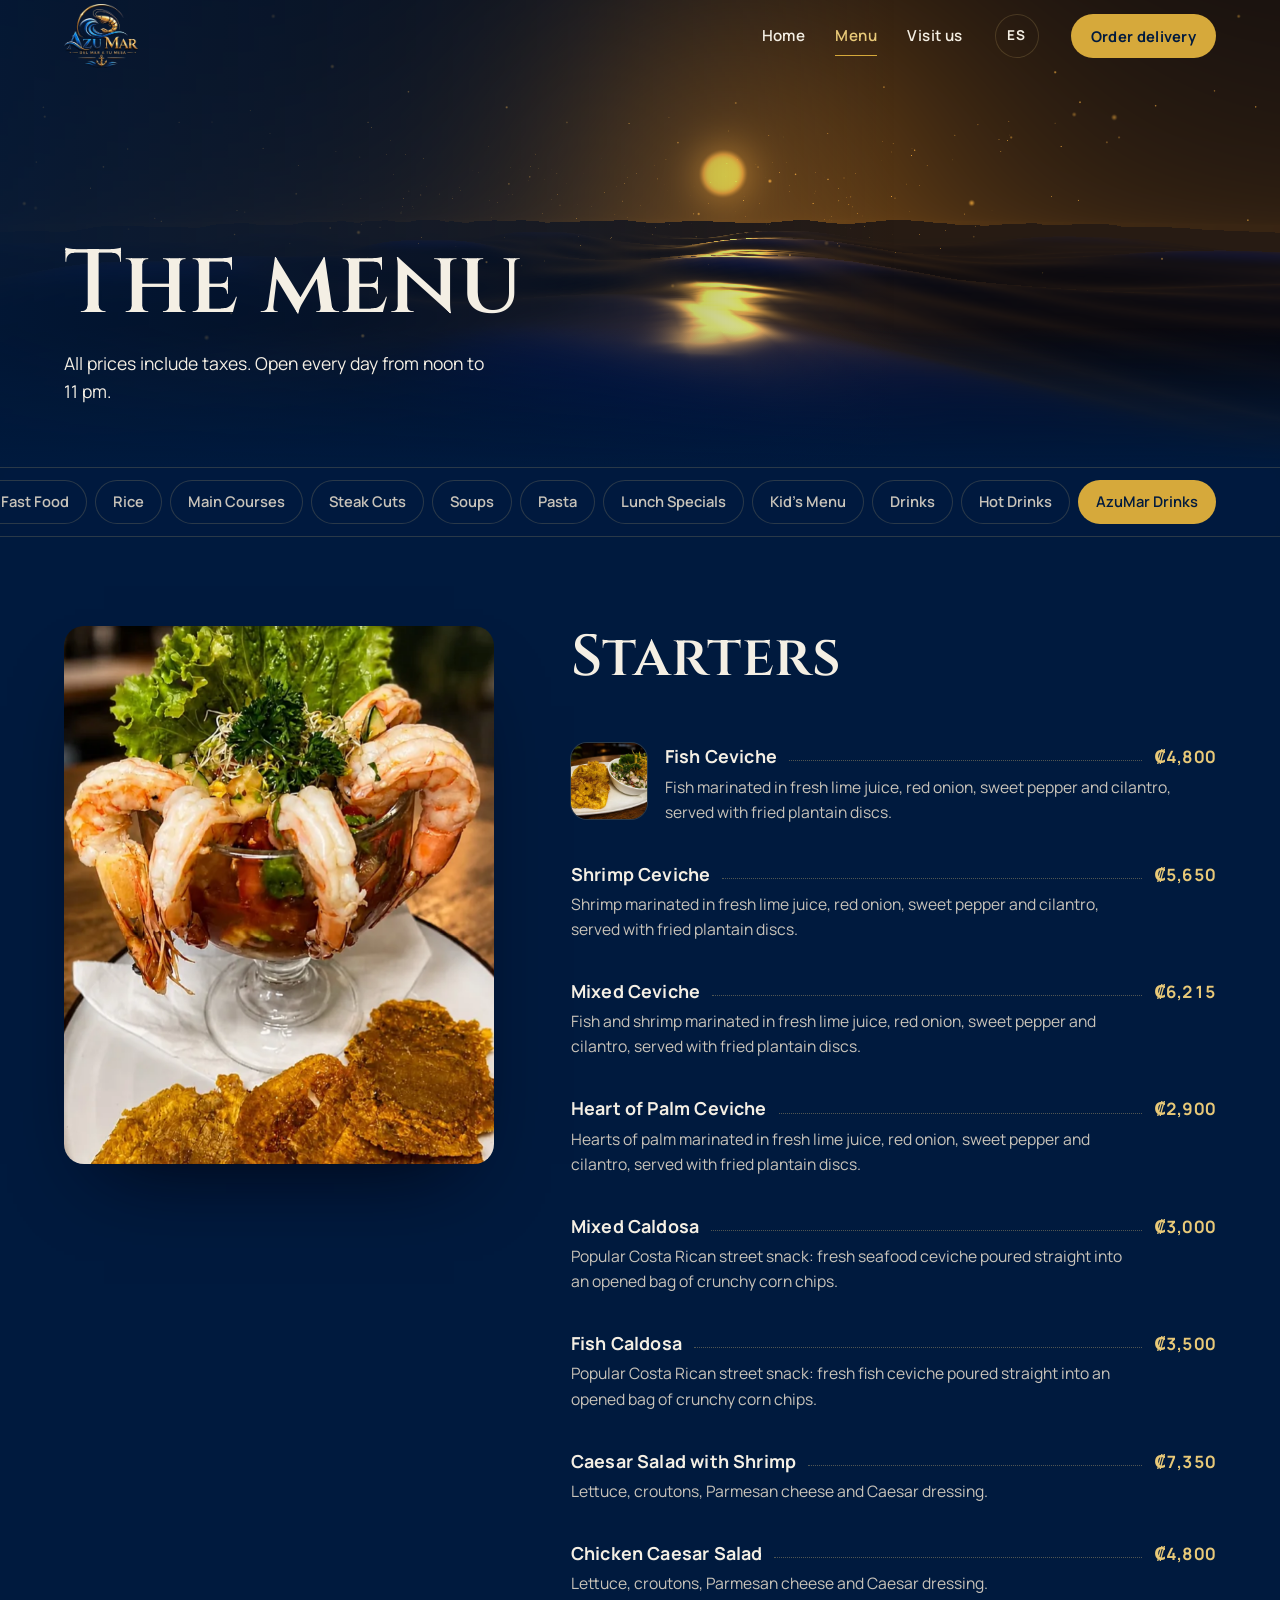
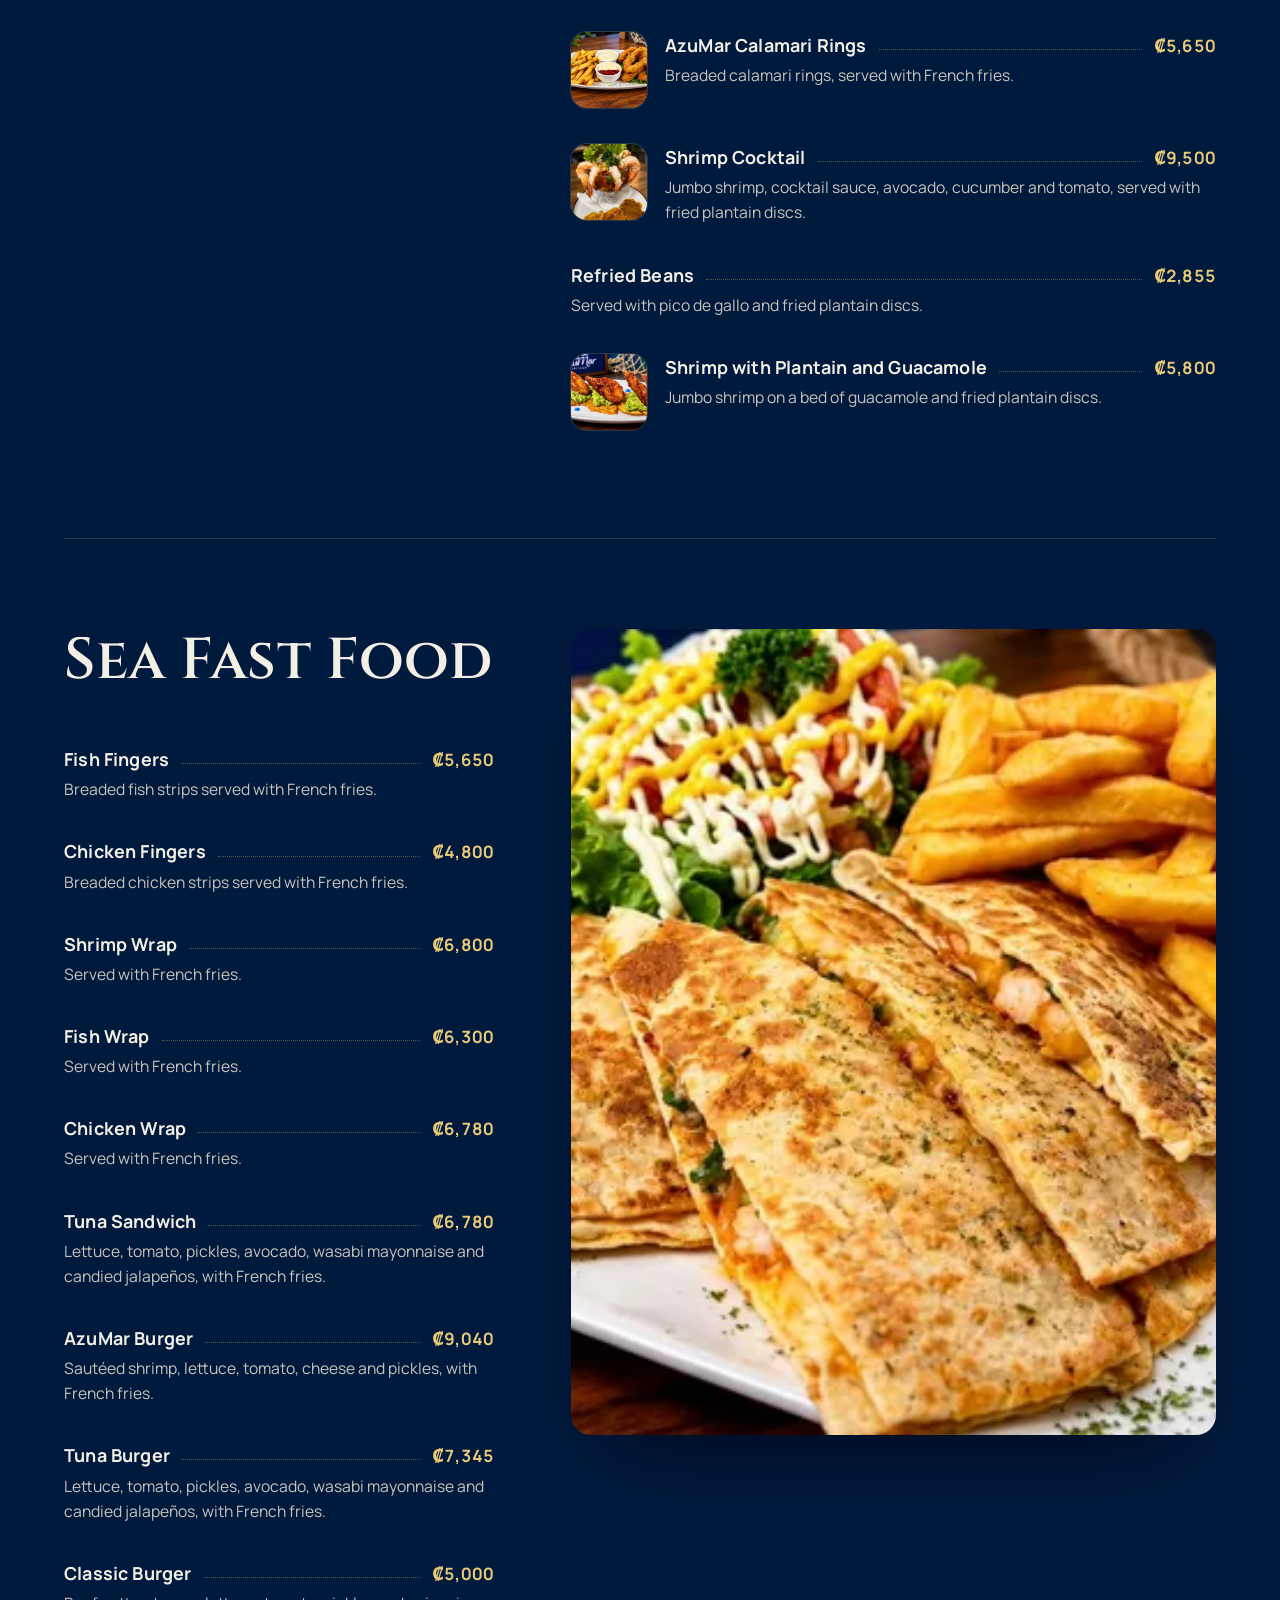
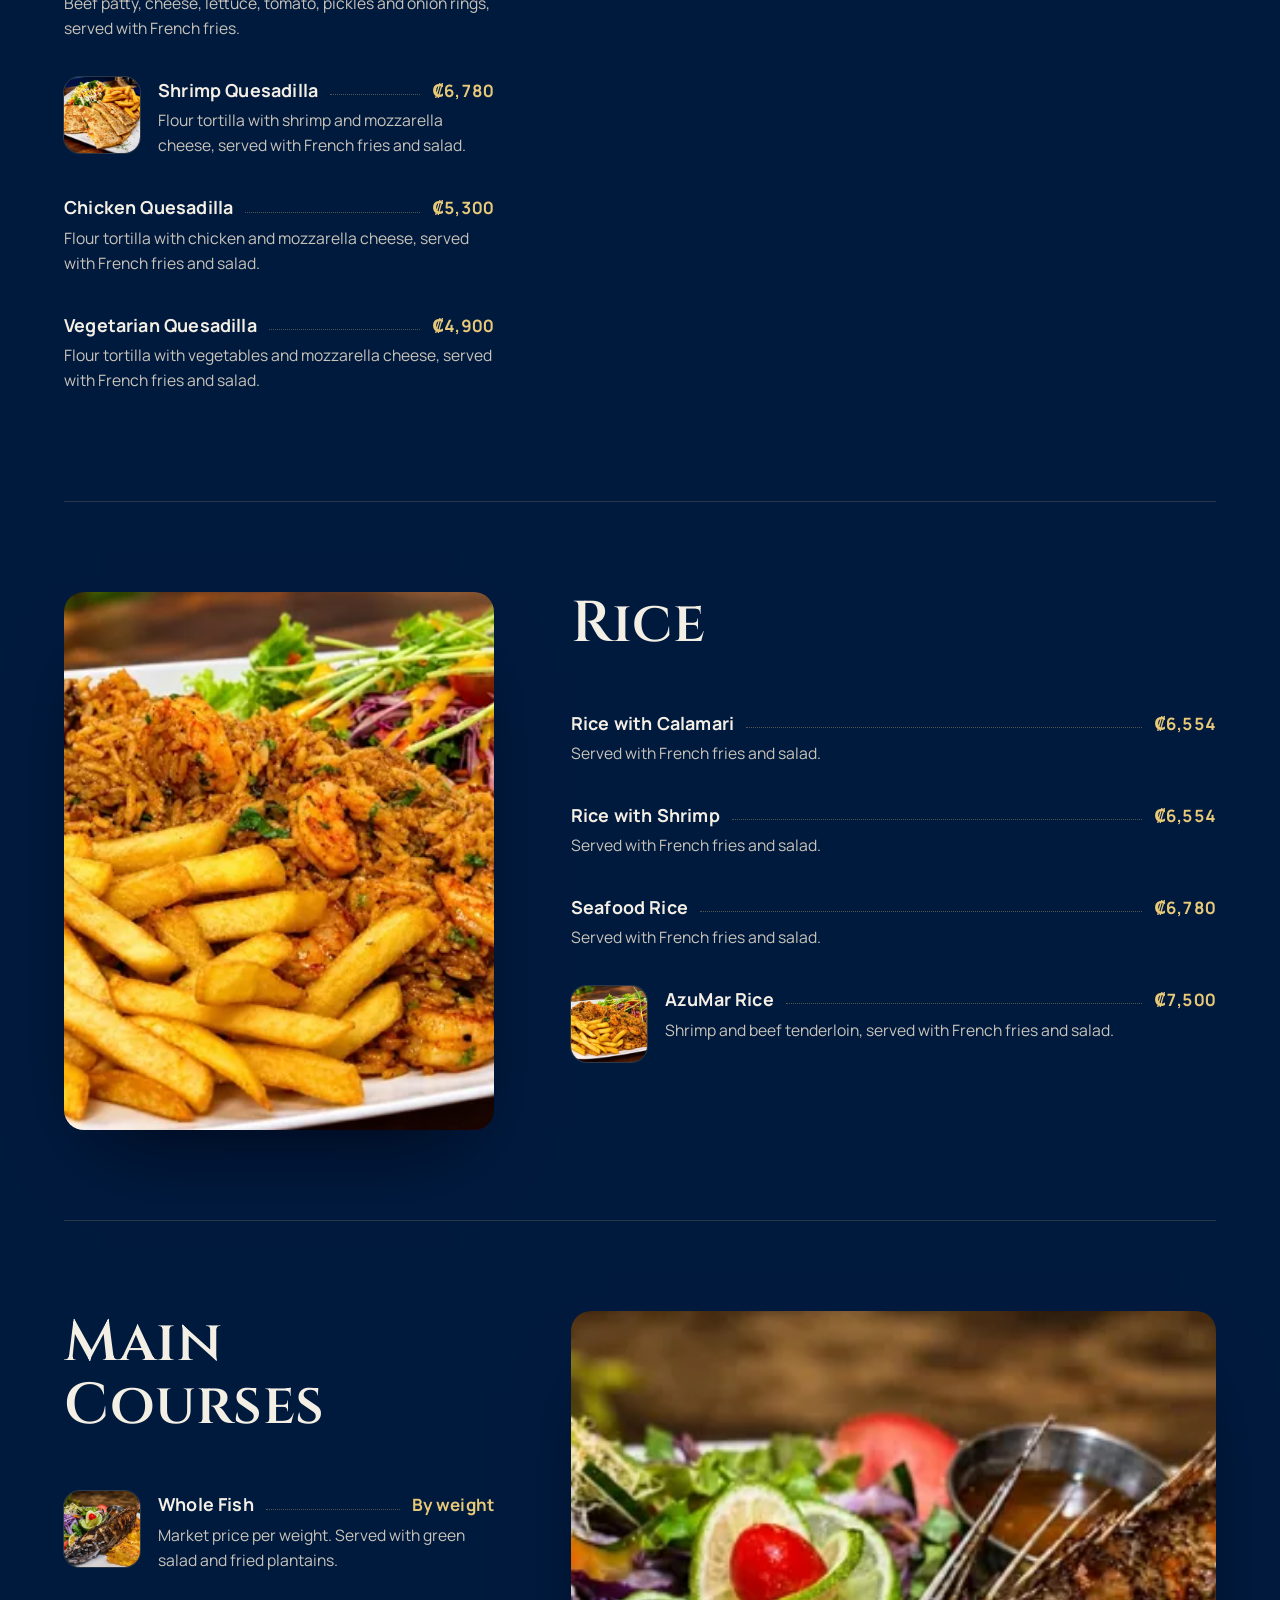
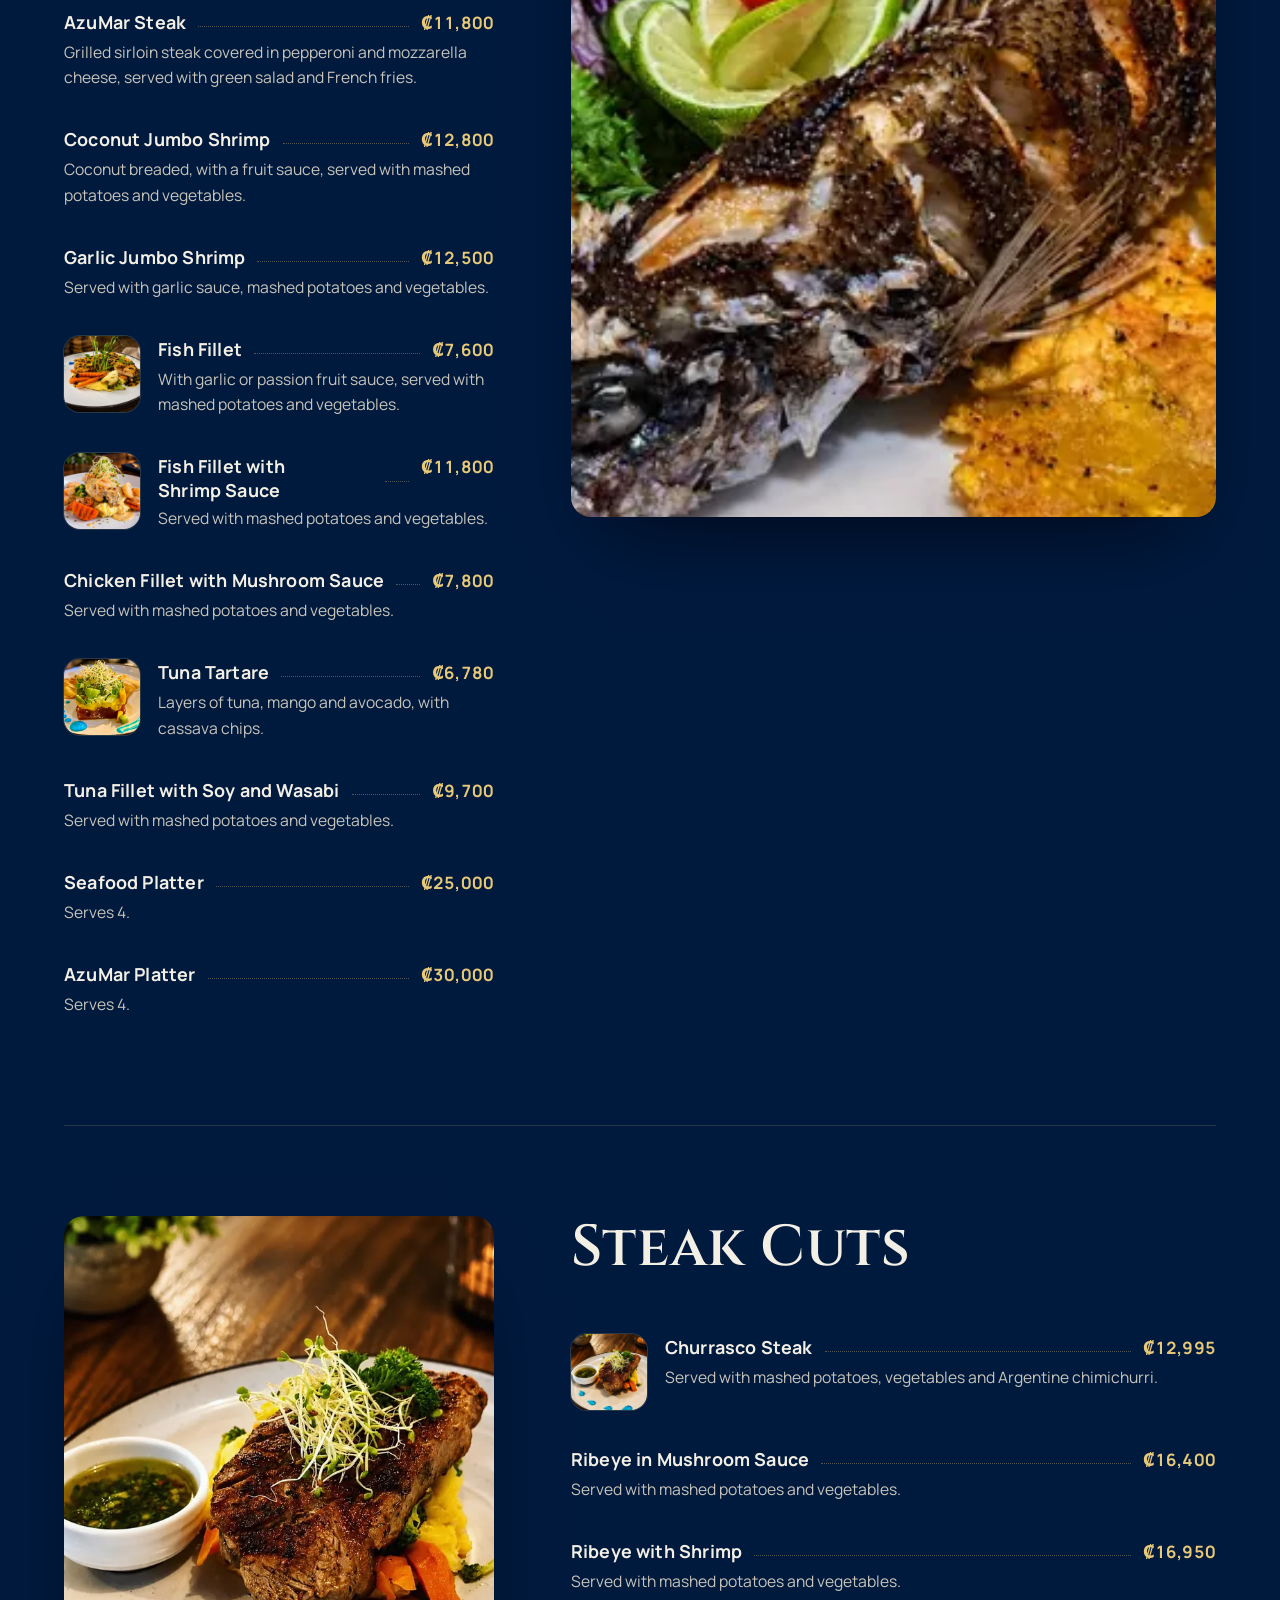
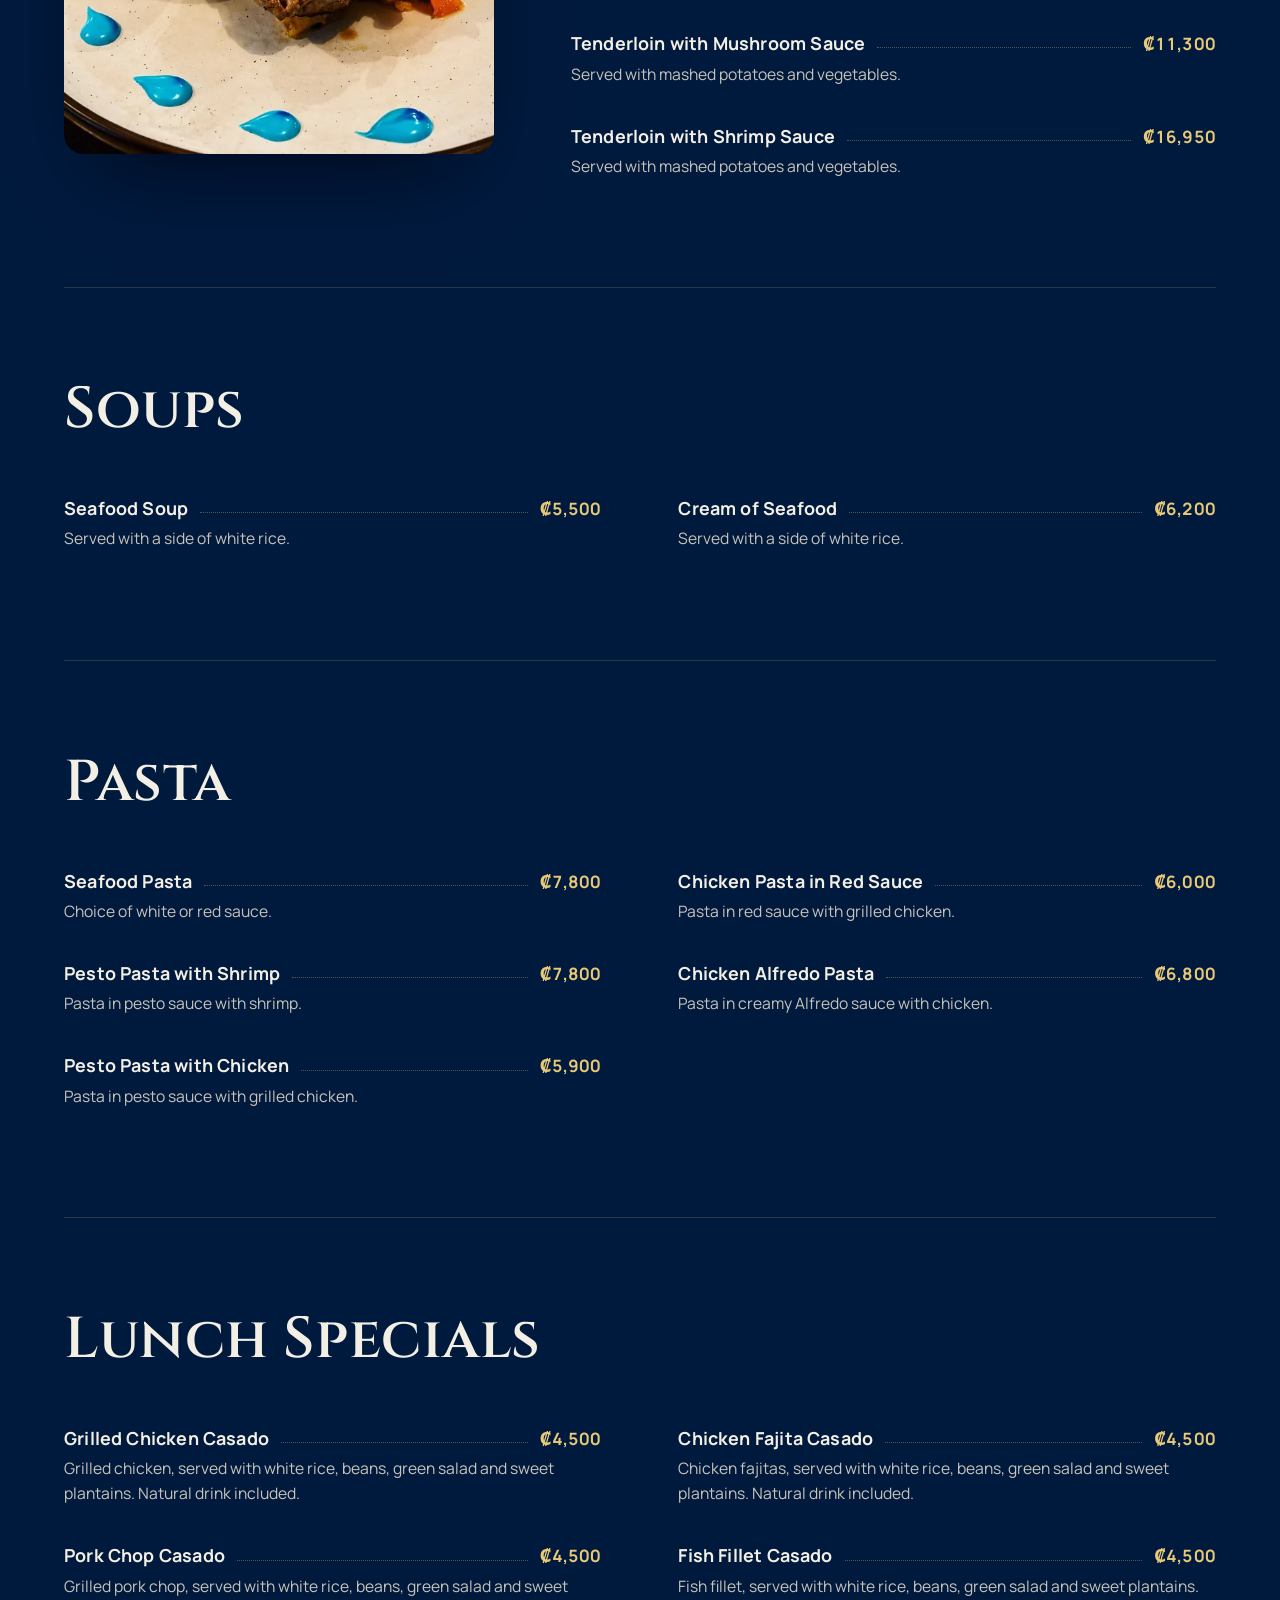
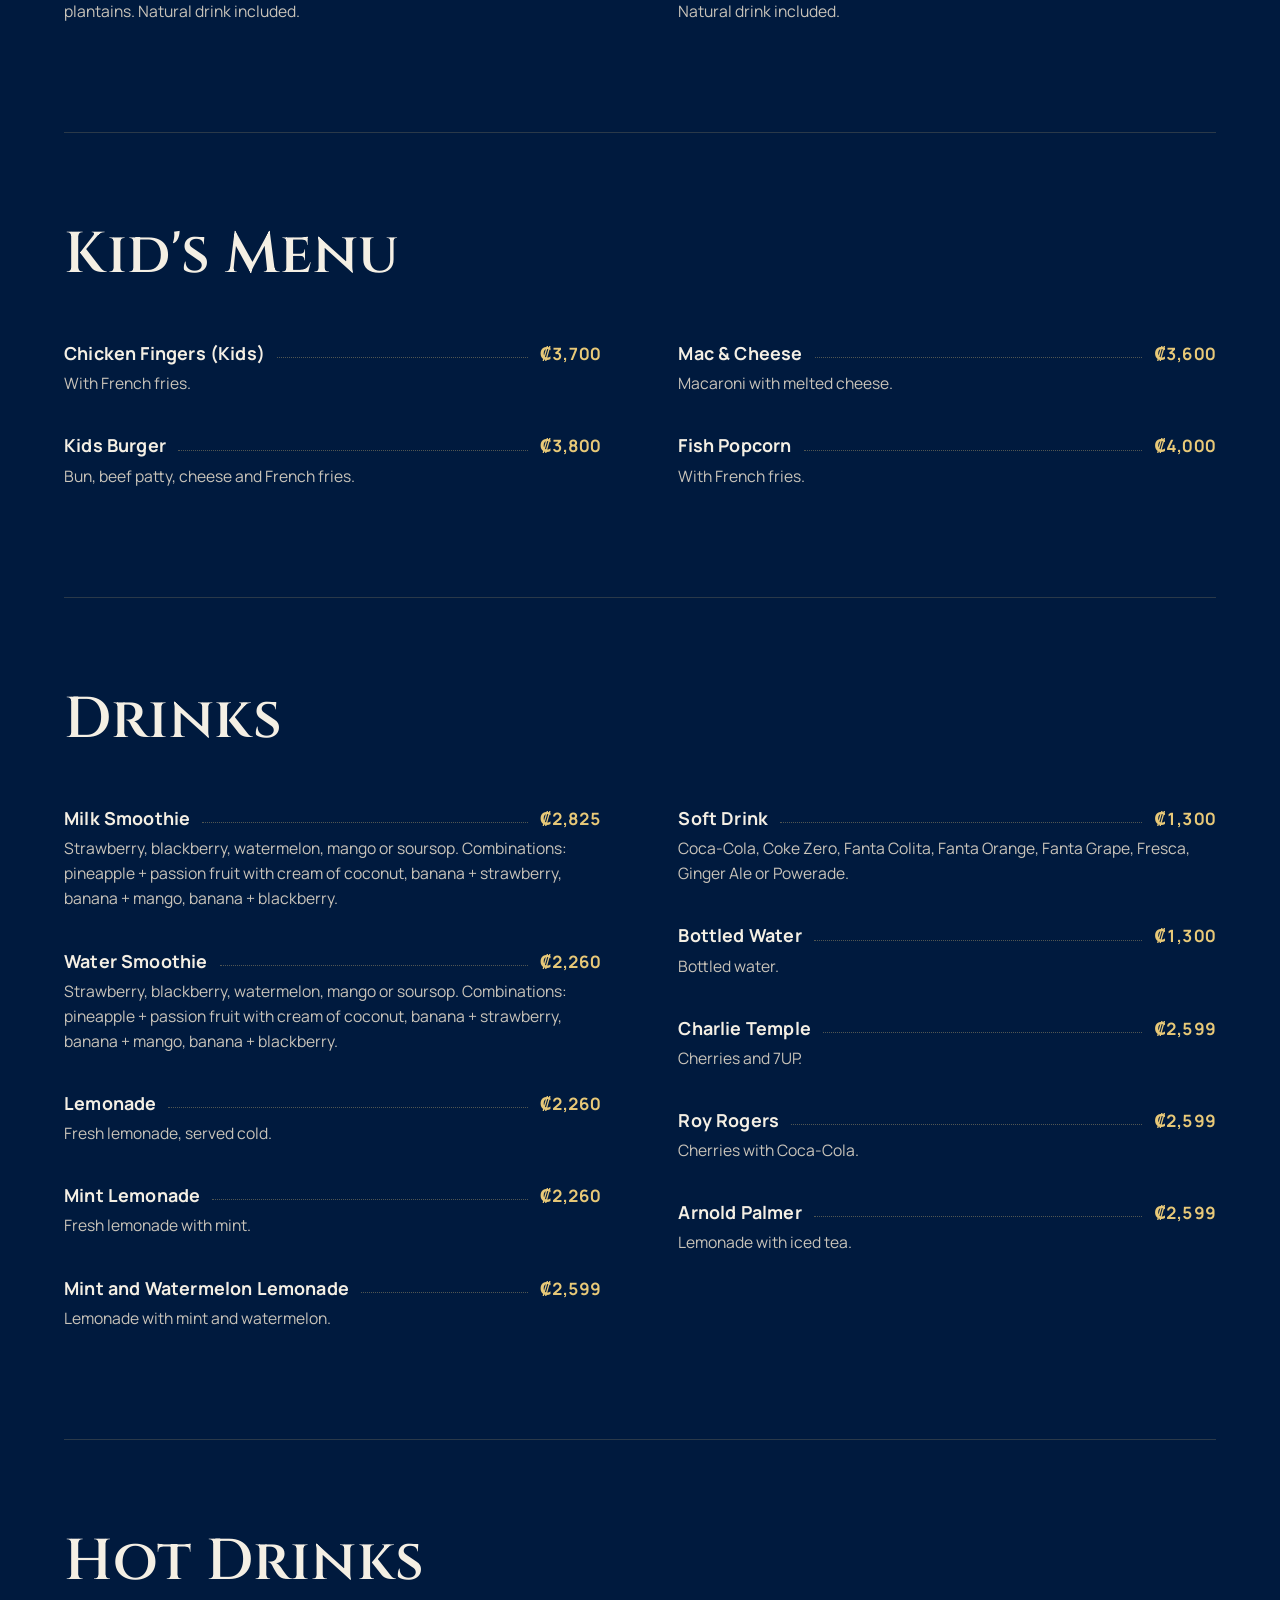
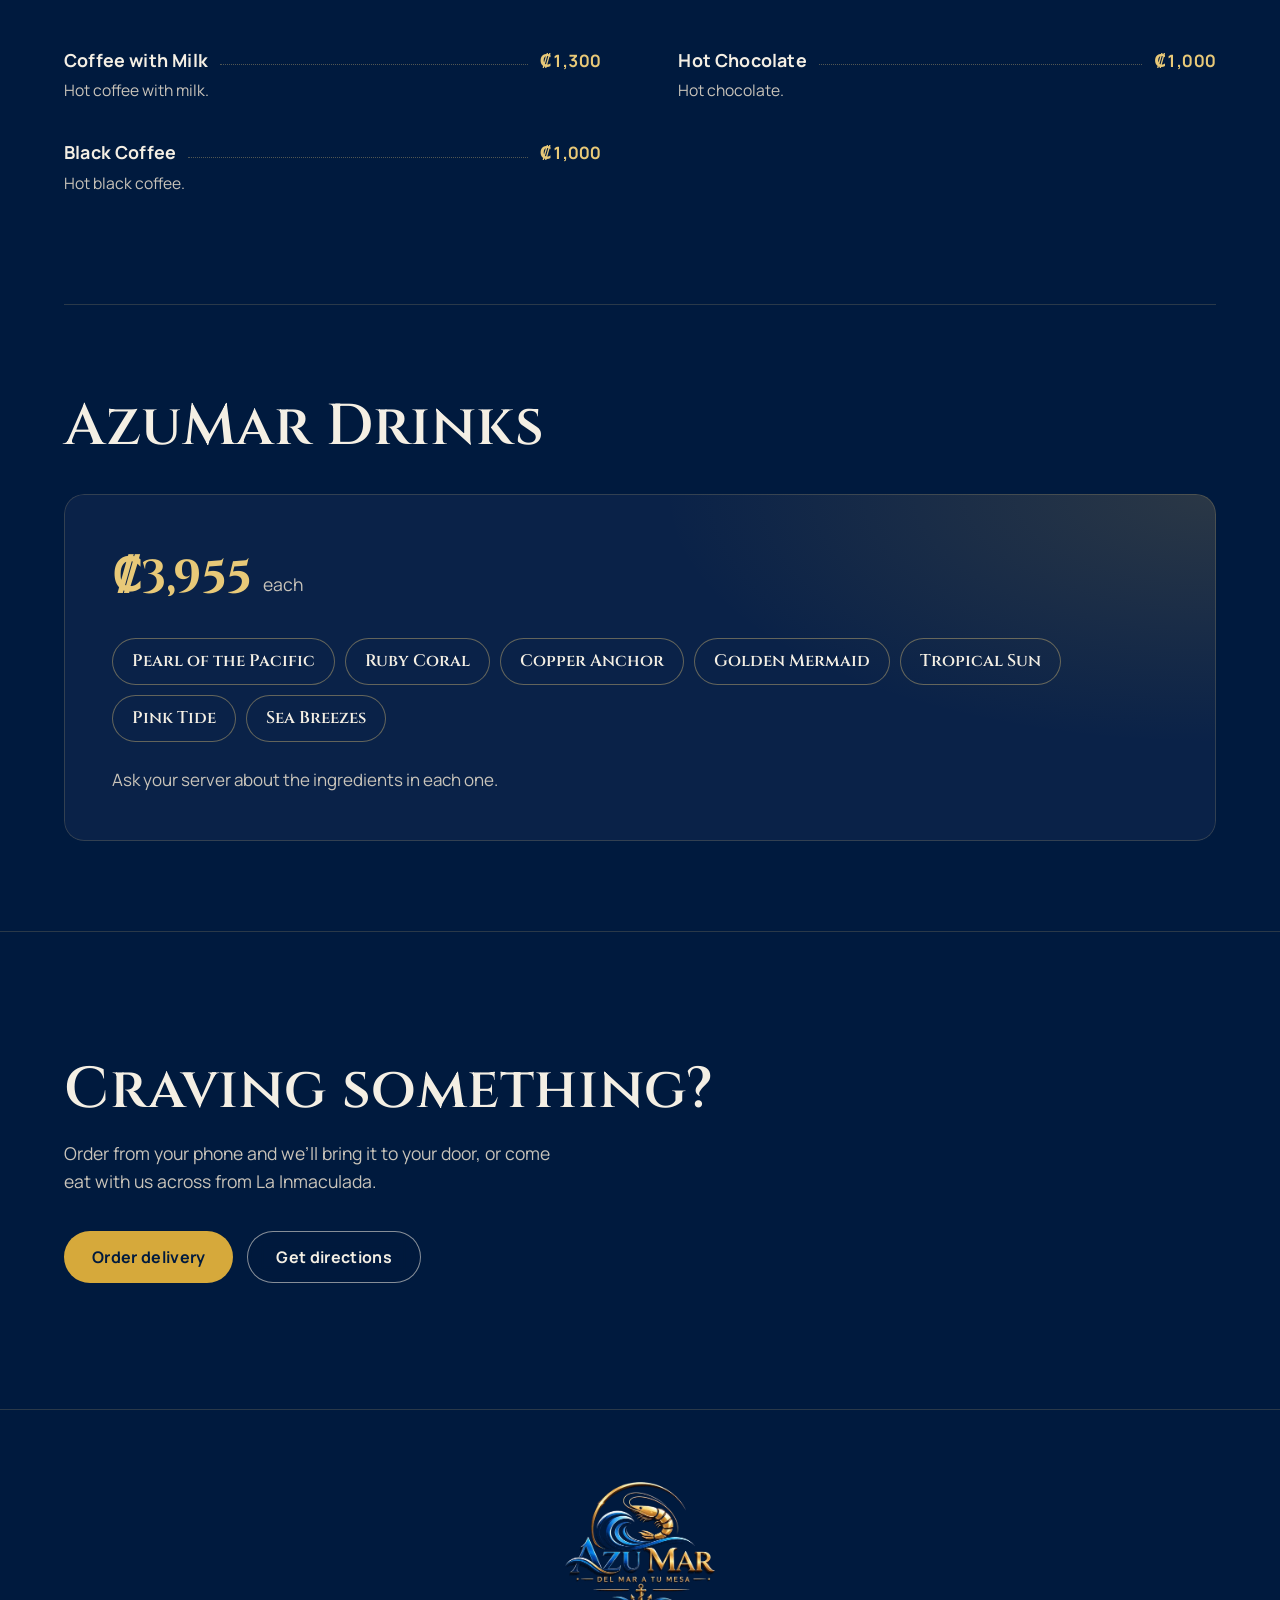
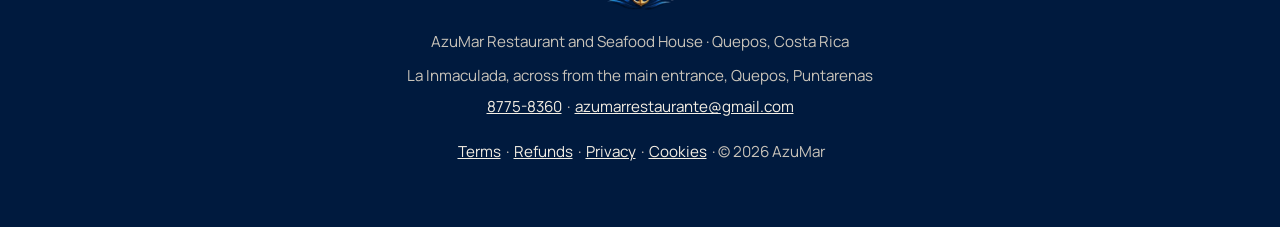
==== commit b45be596: "Completar términos, privacidad y cookies Revisión de la web con una lista legal y de accesibilidad: " ====
--- a/carta-en.html
+++ b/carta-en.html
@@ -119,7 +119,8 @@
 <footer class="pie">
   <img src="logo-azumar-360.webp" alt="AzuMar, from the sea to your table" width="360" height="307" loading="lazy">
   <p>AzuMar Restaurant and Seafood House · Quepos, Costa Rica</p>
-  <p class="pie-legal"><a href="legal-en.html">Terms and privacy</a> <span aria-hidden="true">·</span> © 2026 AzuMar</p>
+  <p class="pie-datos">La Inmaculada, across from the main entrance, Quepos, Puntarenas<br><a href="tel:+50687758360">8775-8360</a> <span aria-hidden="true">·</span> <a href="mailto:azumarrestaurante@gmail.com">azumarrestaurante@gmail.com</a></p>
+  <p class="pie-legal"><a href="legal-en.html#terms">Terms</a> <span aria-hidden="true">·</span> <a href="legal-en.html#refunds">Refunds</a> <span aria-hidden="true">·</span> <a href="legal-en.html#privacy">Privacy</a> <span aria-hidden="true">·</span> <a href="legal-en.html#cookies">Cookies</a> <span aria-hidden="true">·</span> © 2026 AzuMar</p>
 </footer>
 
 <!-- Los platos y precios salen de platos.js, el mismo archivo que usa el pedido
--- a/estilos.css
+++ b/estilos.css
@@ -835,3 +835,19 @@
   background: var(--marino-2); box-shadow: inset 0 0 0 1px var(--linea); color: var(--crema);
 }
 .legal hr { border: 0; border-top: 1px solid var(--linea); margin: 56px 0 0; }
+
+/* ---------- Lista legal: pie con datos, índice de la página legal, casilla de consentimiento ---------- */
+.pie-datos { margin-top: 8px; line-height: 1.7; }
+.pie-datos a, .pie-legal a { color: var(--crema); display: inline-block; padding: 6px 2px; }
+.legal-indice { display: flex; flex-wrap: wrap; gap: 8px; margin: 4px 0 28px; }
+.legal .legal-indice a {
+  display: inline-flex; align-items: center; min-height: 44px; padding: 0 18px;
+  border-radius: var(--pildora); text-decoration: none; font-weight: 700; font-size: .95rem;
+  color: var(--crema); box-shadow: inset 0 0 0 1px var(--linea);
+}
+.legal .legal-indice a:hover { box-shadow: inset 0 0 0 1px var(--oro); color: var(--oro-suave); }
+.legal [id] { scroll-margin-top: 96px; }
+.casilla { display: flex; gap: 12px; align-items: flex-start; }
+.casilla input { flex: none; width: 24px; height: 24px; margin-top: 2px; accent-color: var(--oro); cursor: pointer; }
+.casilla label { color: var(--crema-tenue); font-size: .92rem; line-height: 1.5; cursor: pointer; }
+.casilla a { color: var(--oro-suave); }
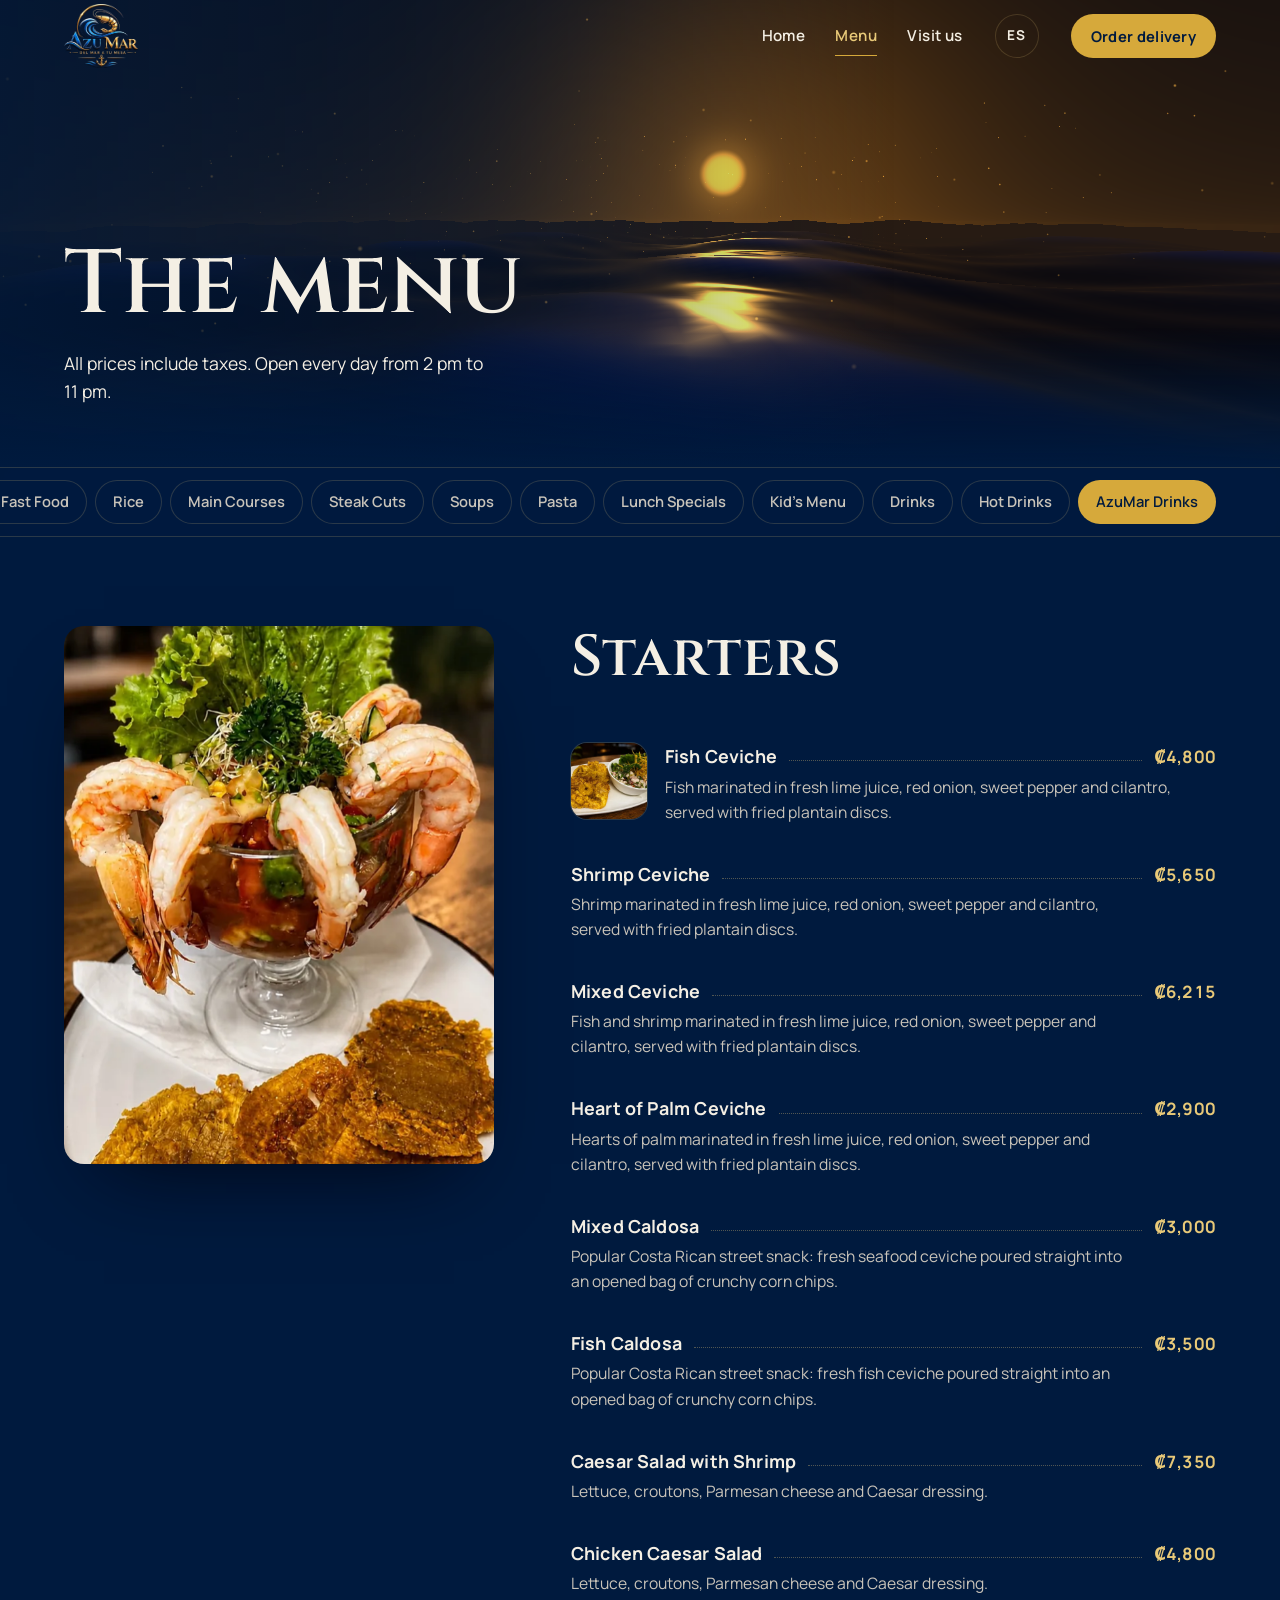
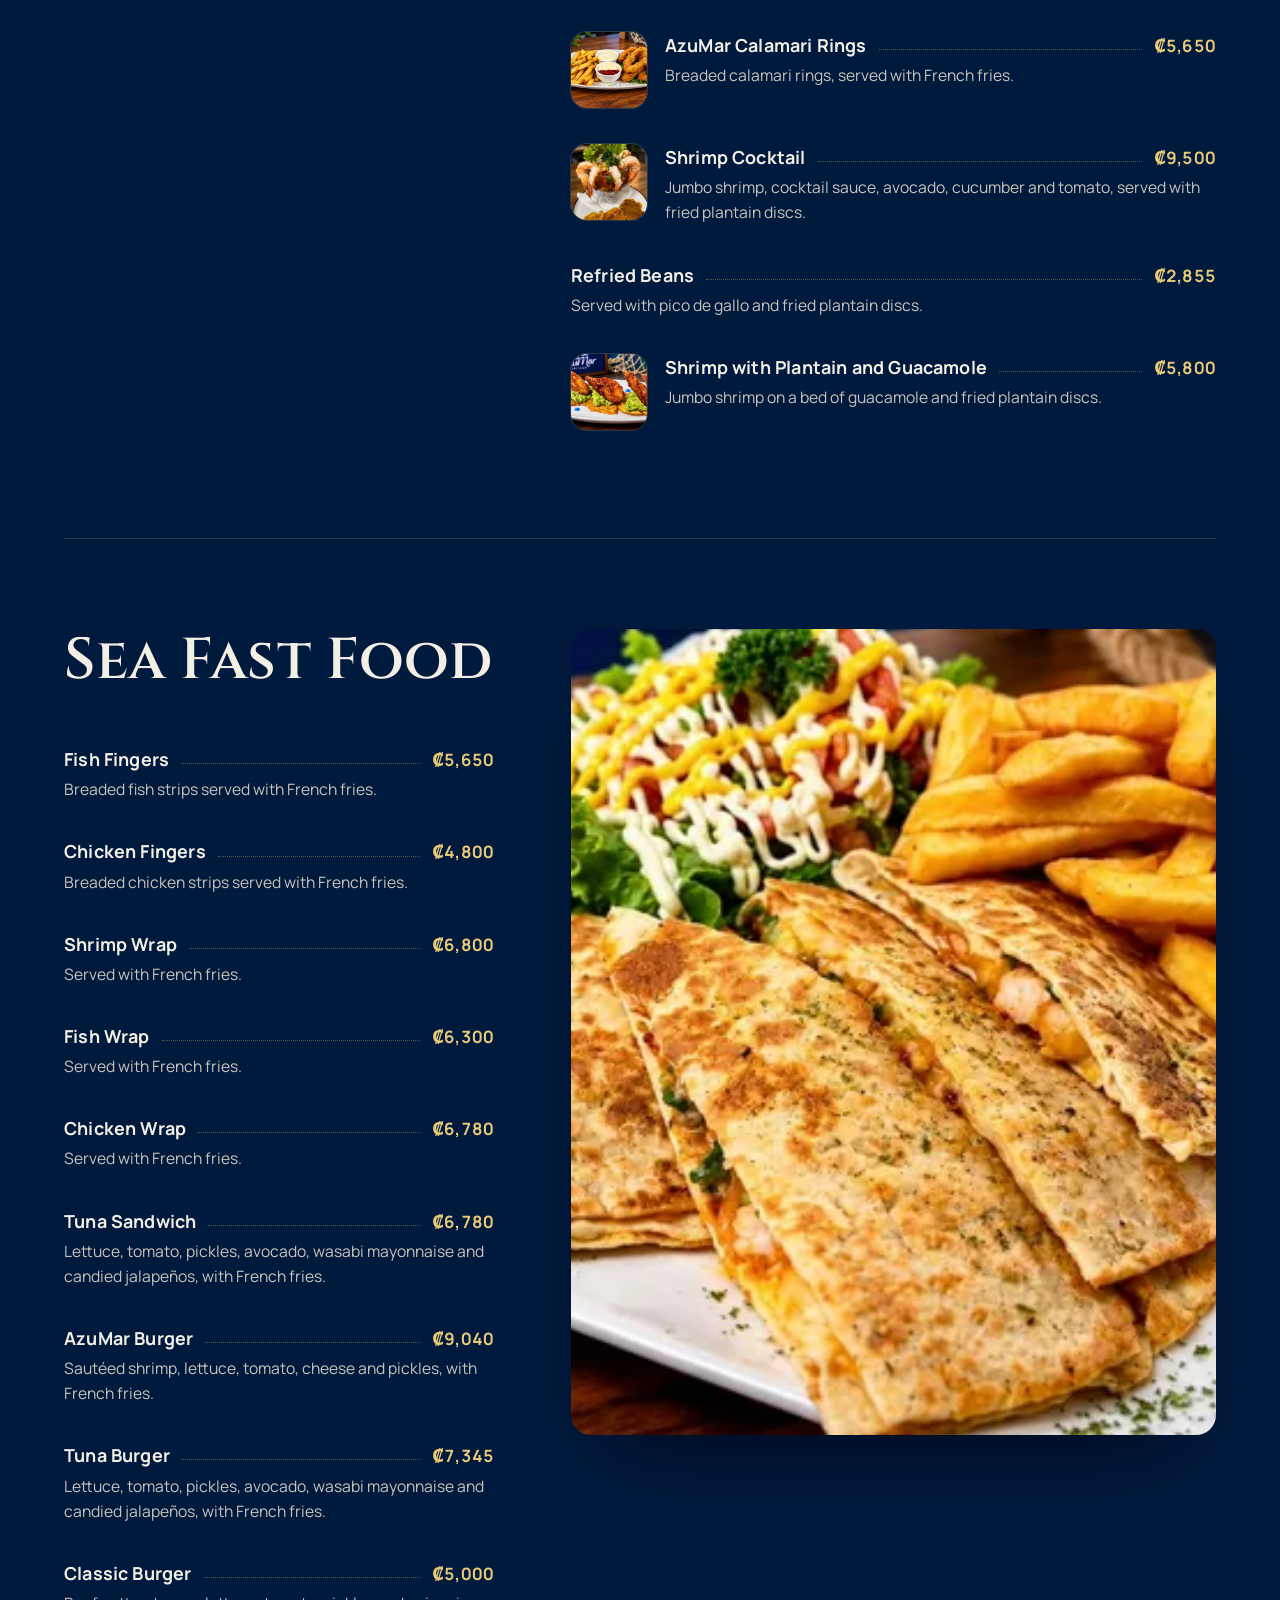
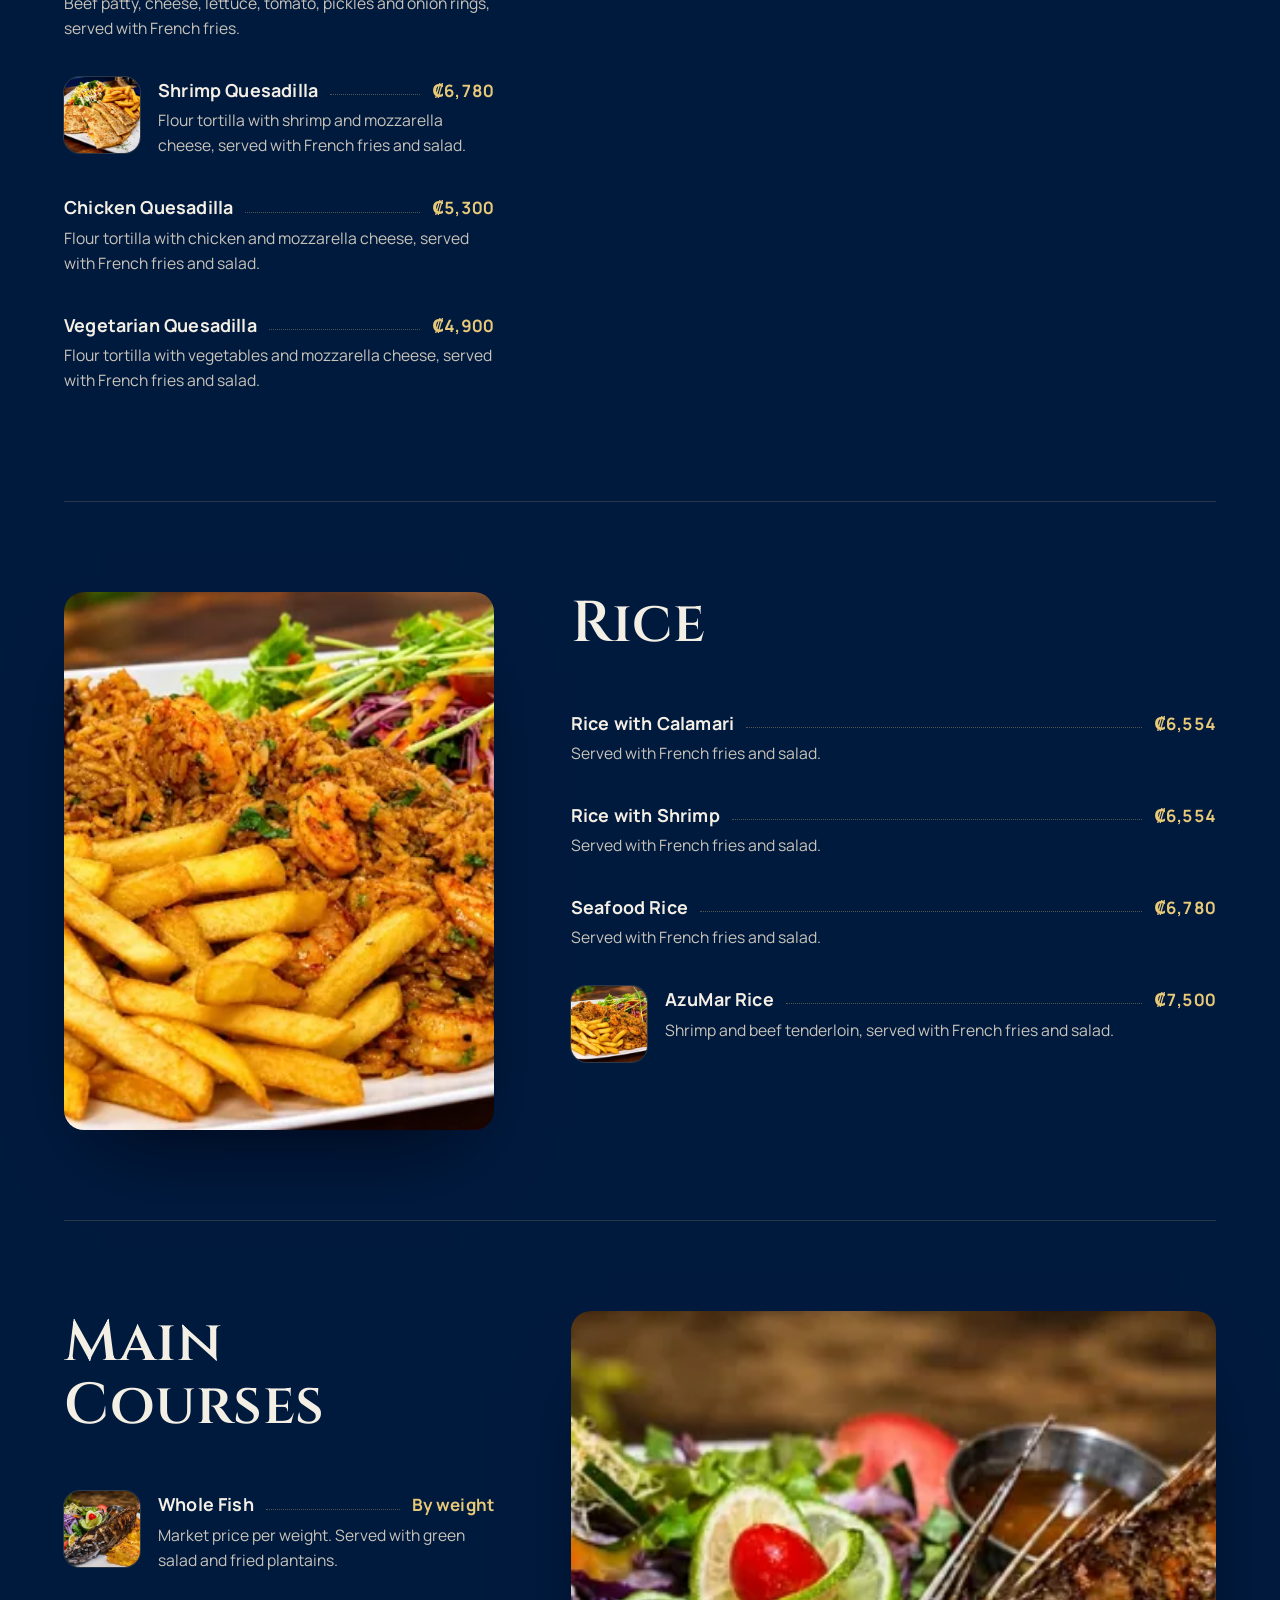
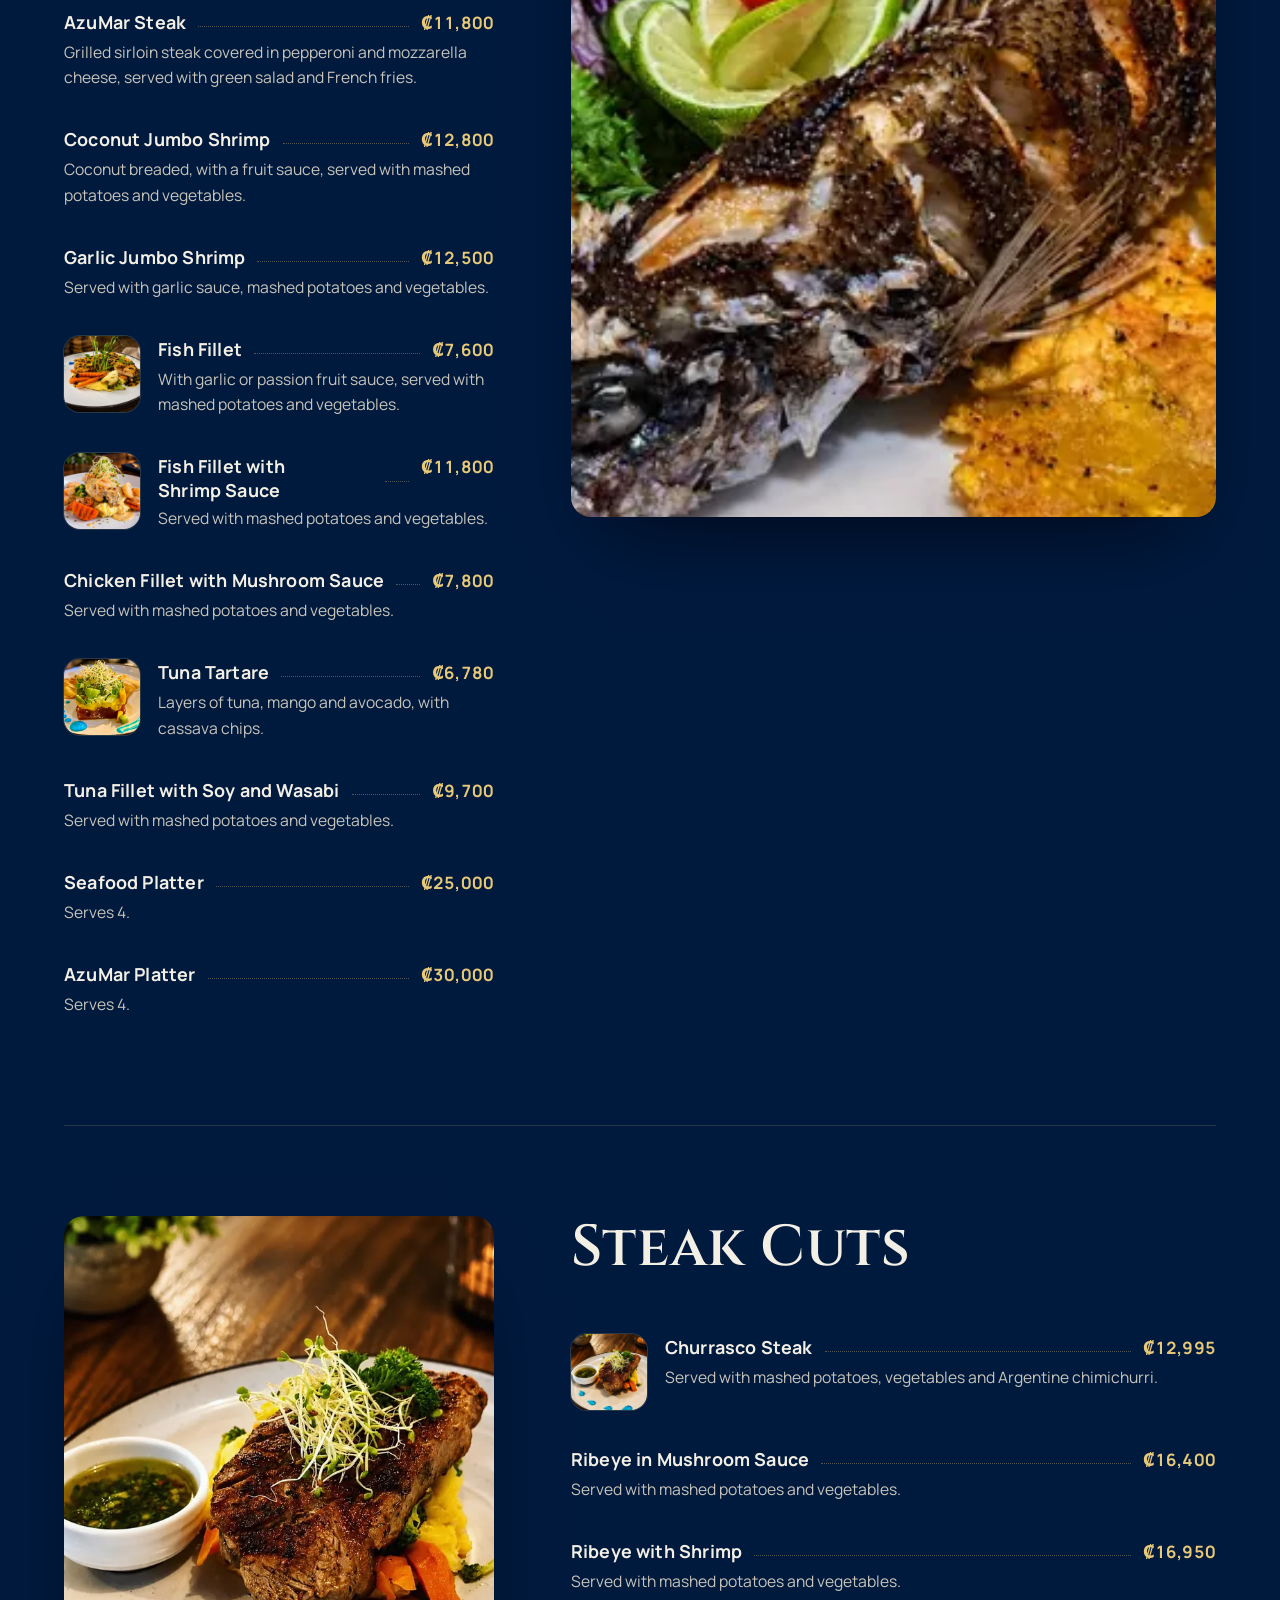
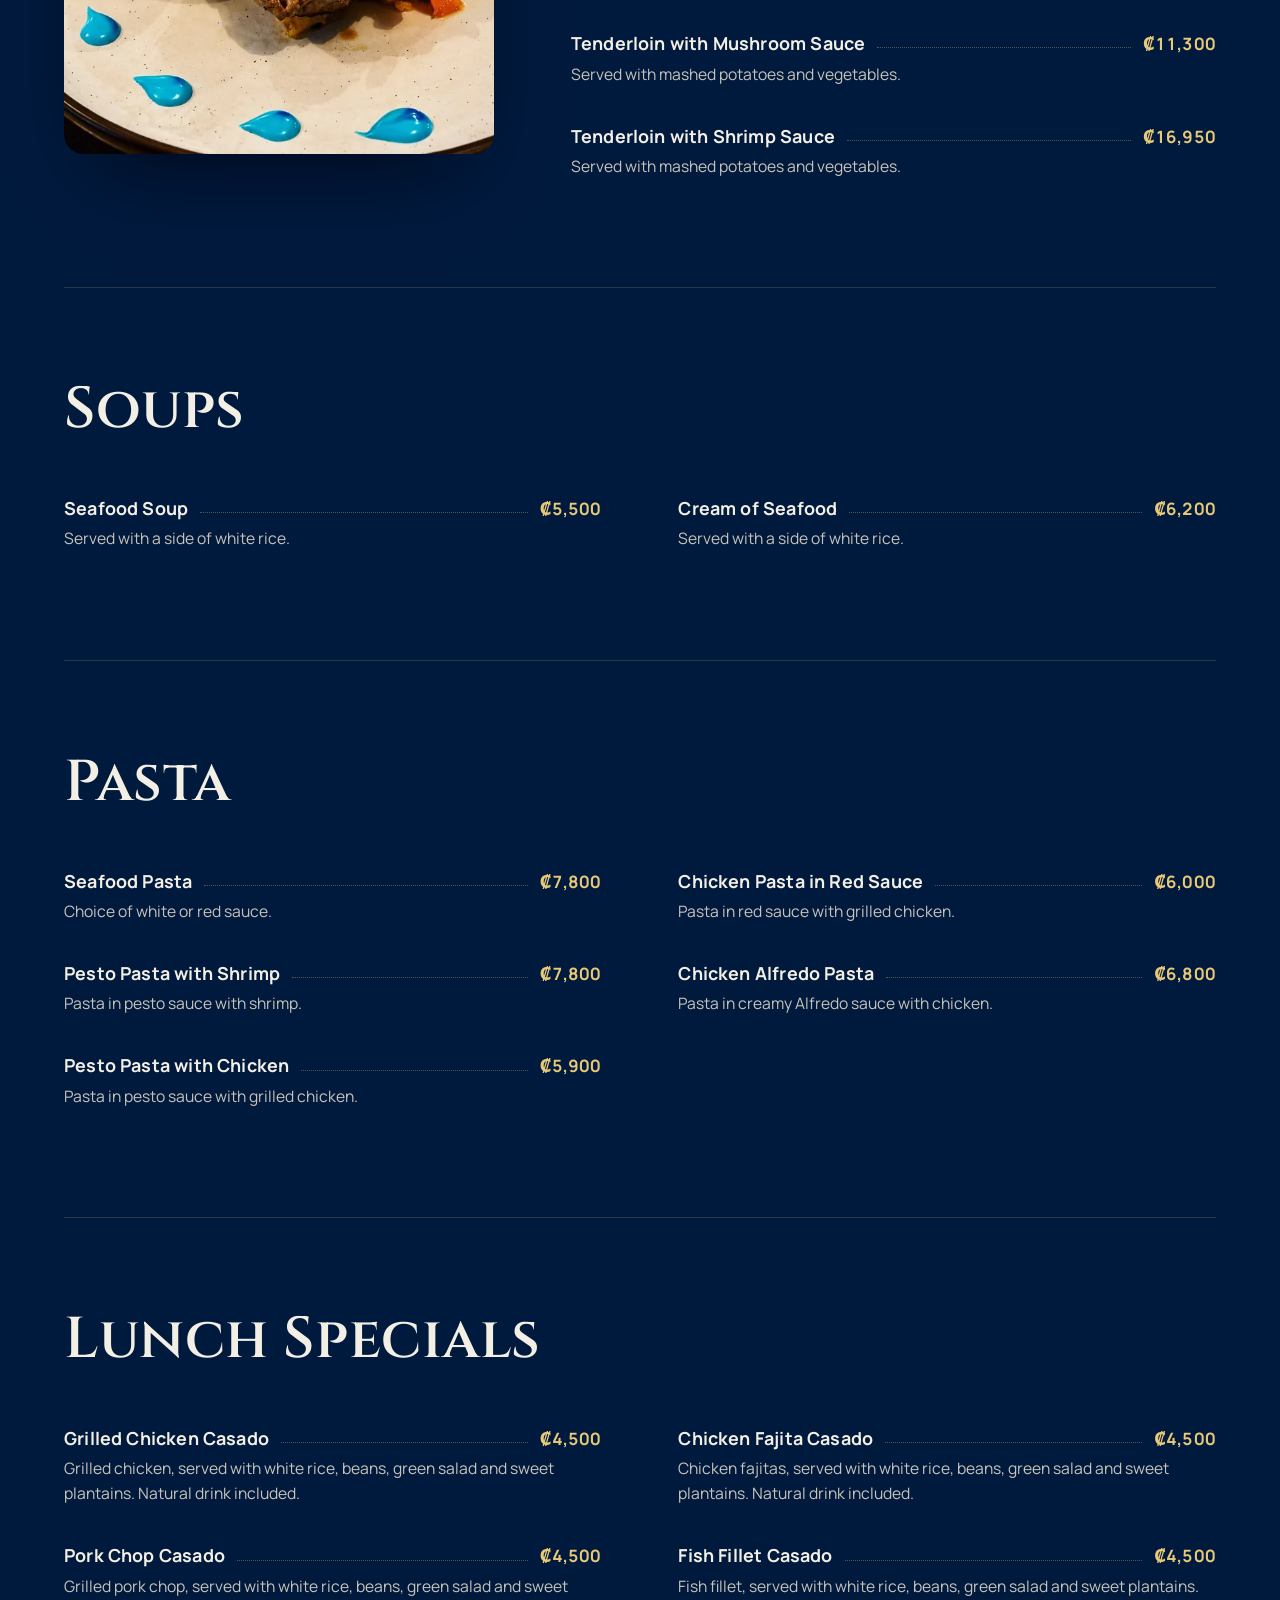
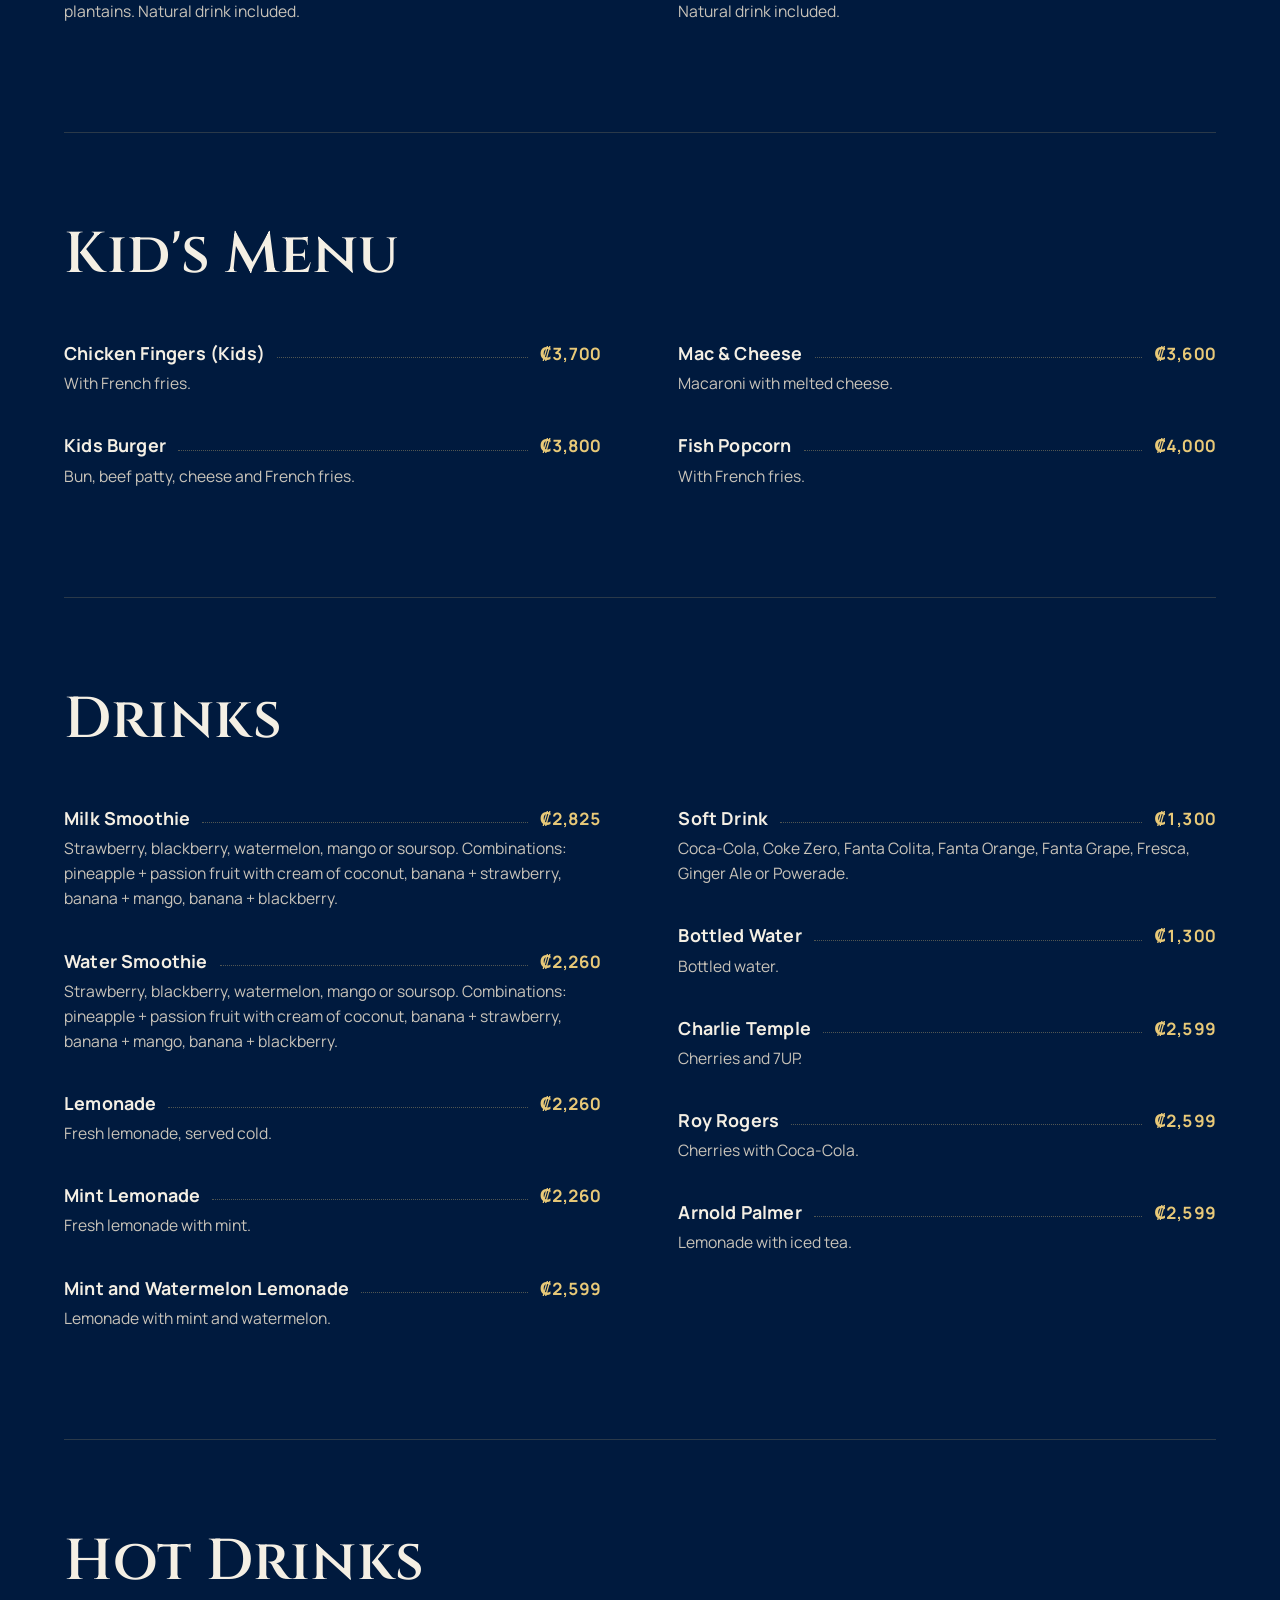
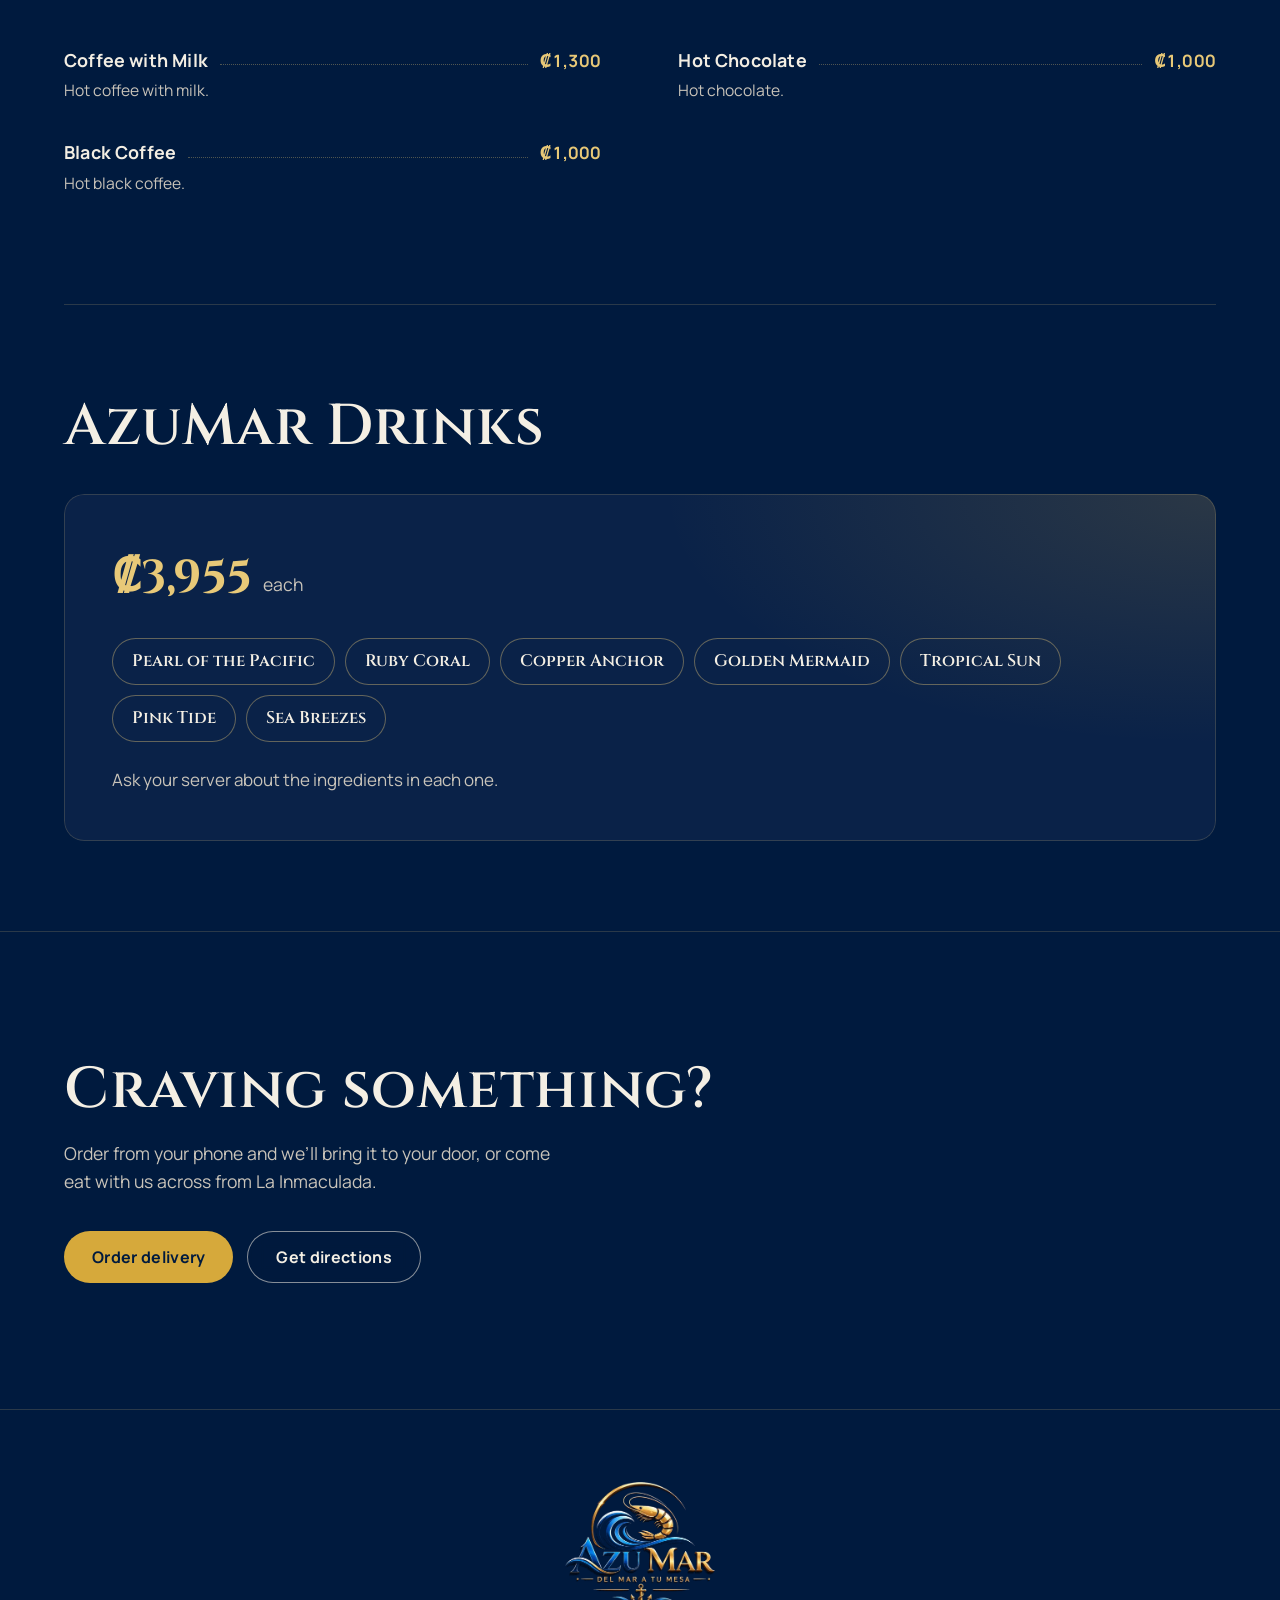
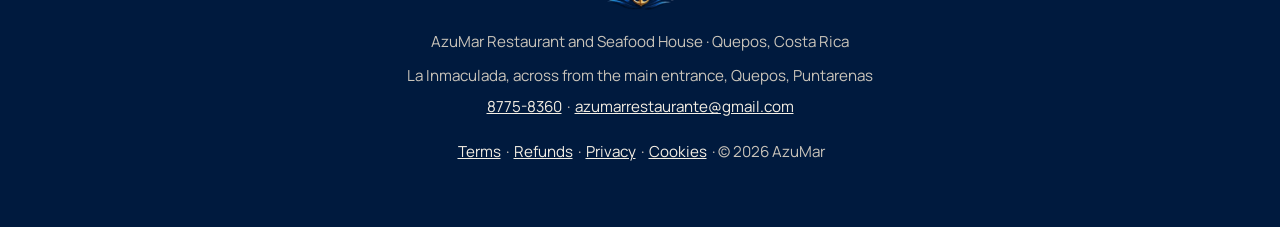
==== commit 352d0cbe: "Horario de temporada: 2 pm a 11 pm (setiembre y octubre) Desde noviembre volver a 12 md a 11 pm (en " ====
--- a/carta-en.html
+++ b/carta-en.html
@@ -85,7 +85,7 @@
     </div>
     <div class="carta-cabeza-texto">
       <h1 id="titulo-carta" class="revela">The menu</h1>
-      <p class="revela">All prices include taxes. Open every day from noon to 11 pm.</p>
+      <p class="revela">All prices include taxes. Open every day from 2 pm to 11 pm.</p>
     </div>
   </section>
 
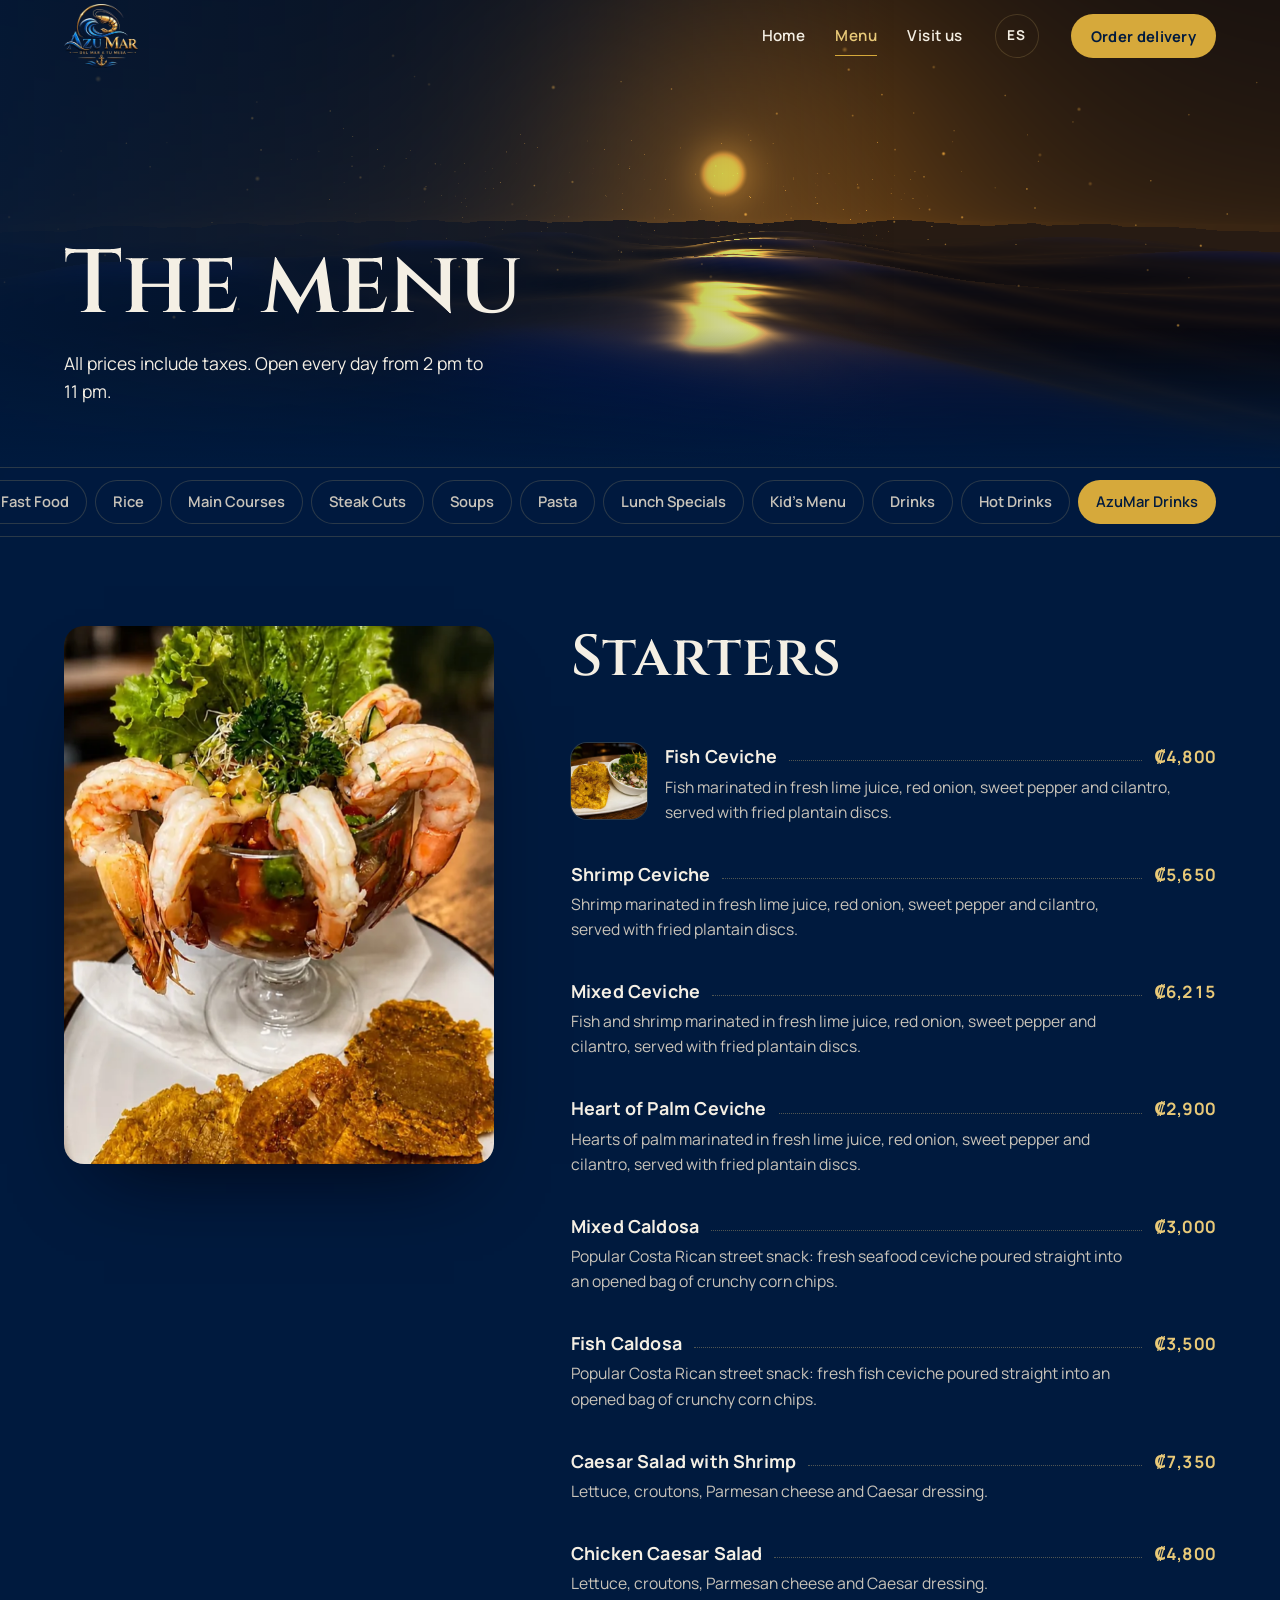
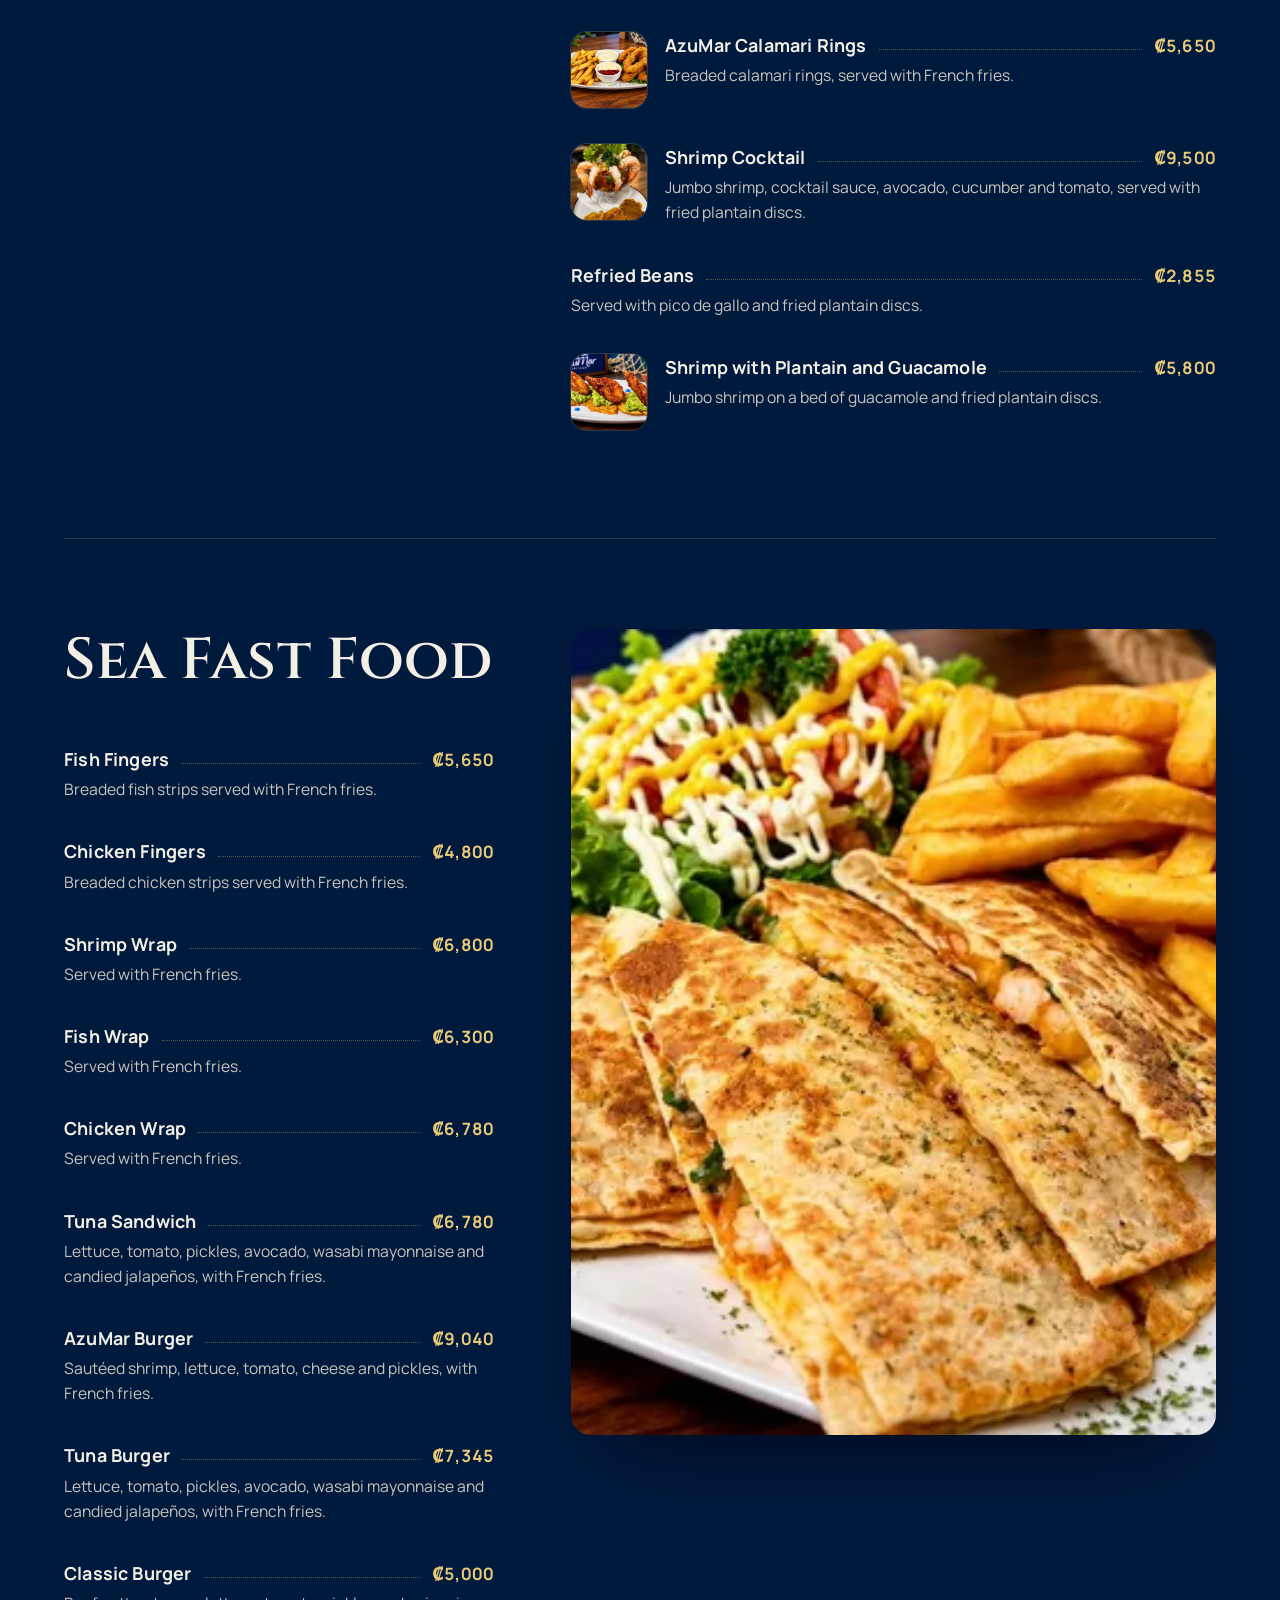
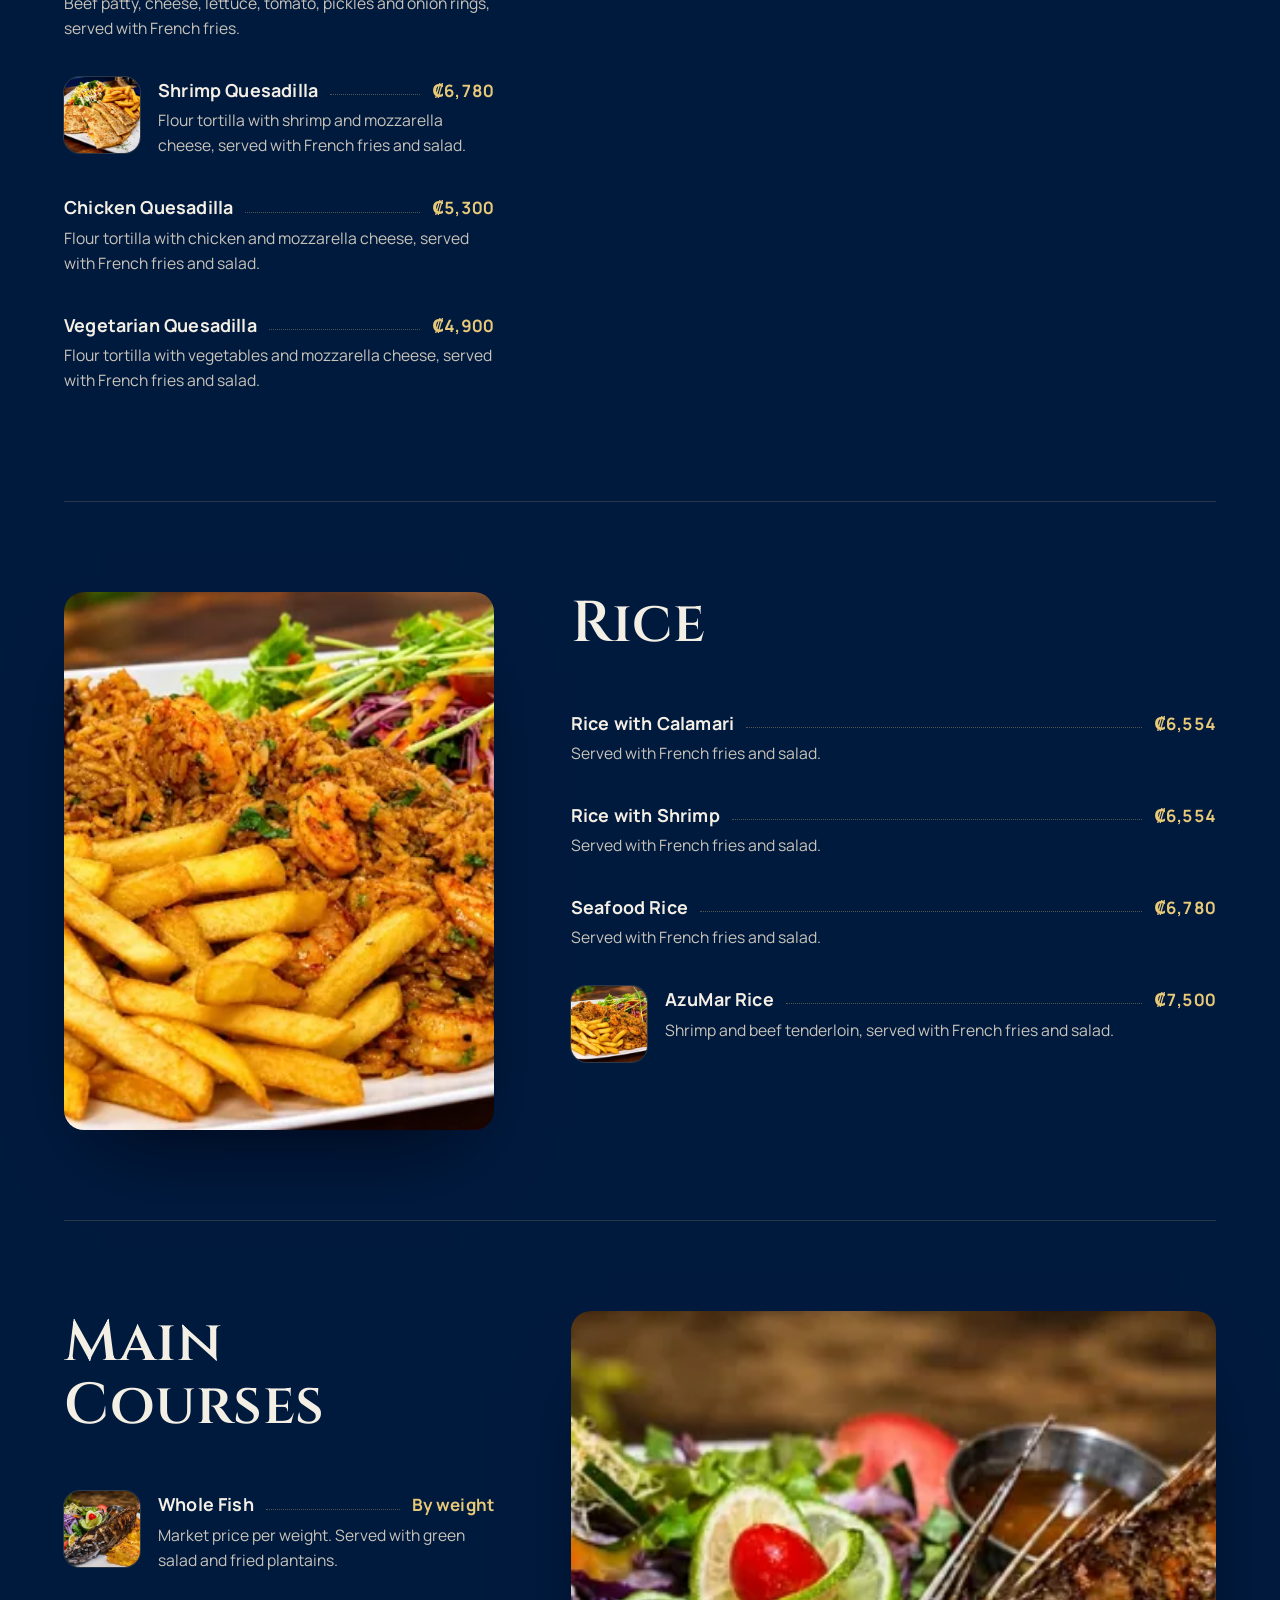
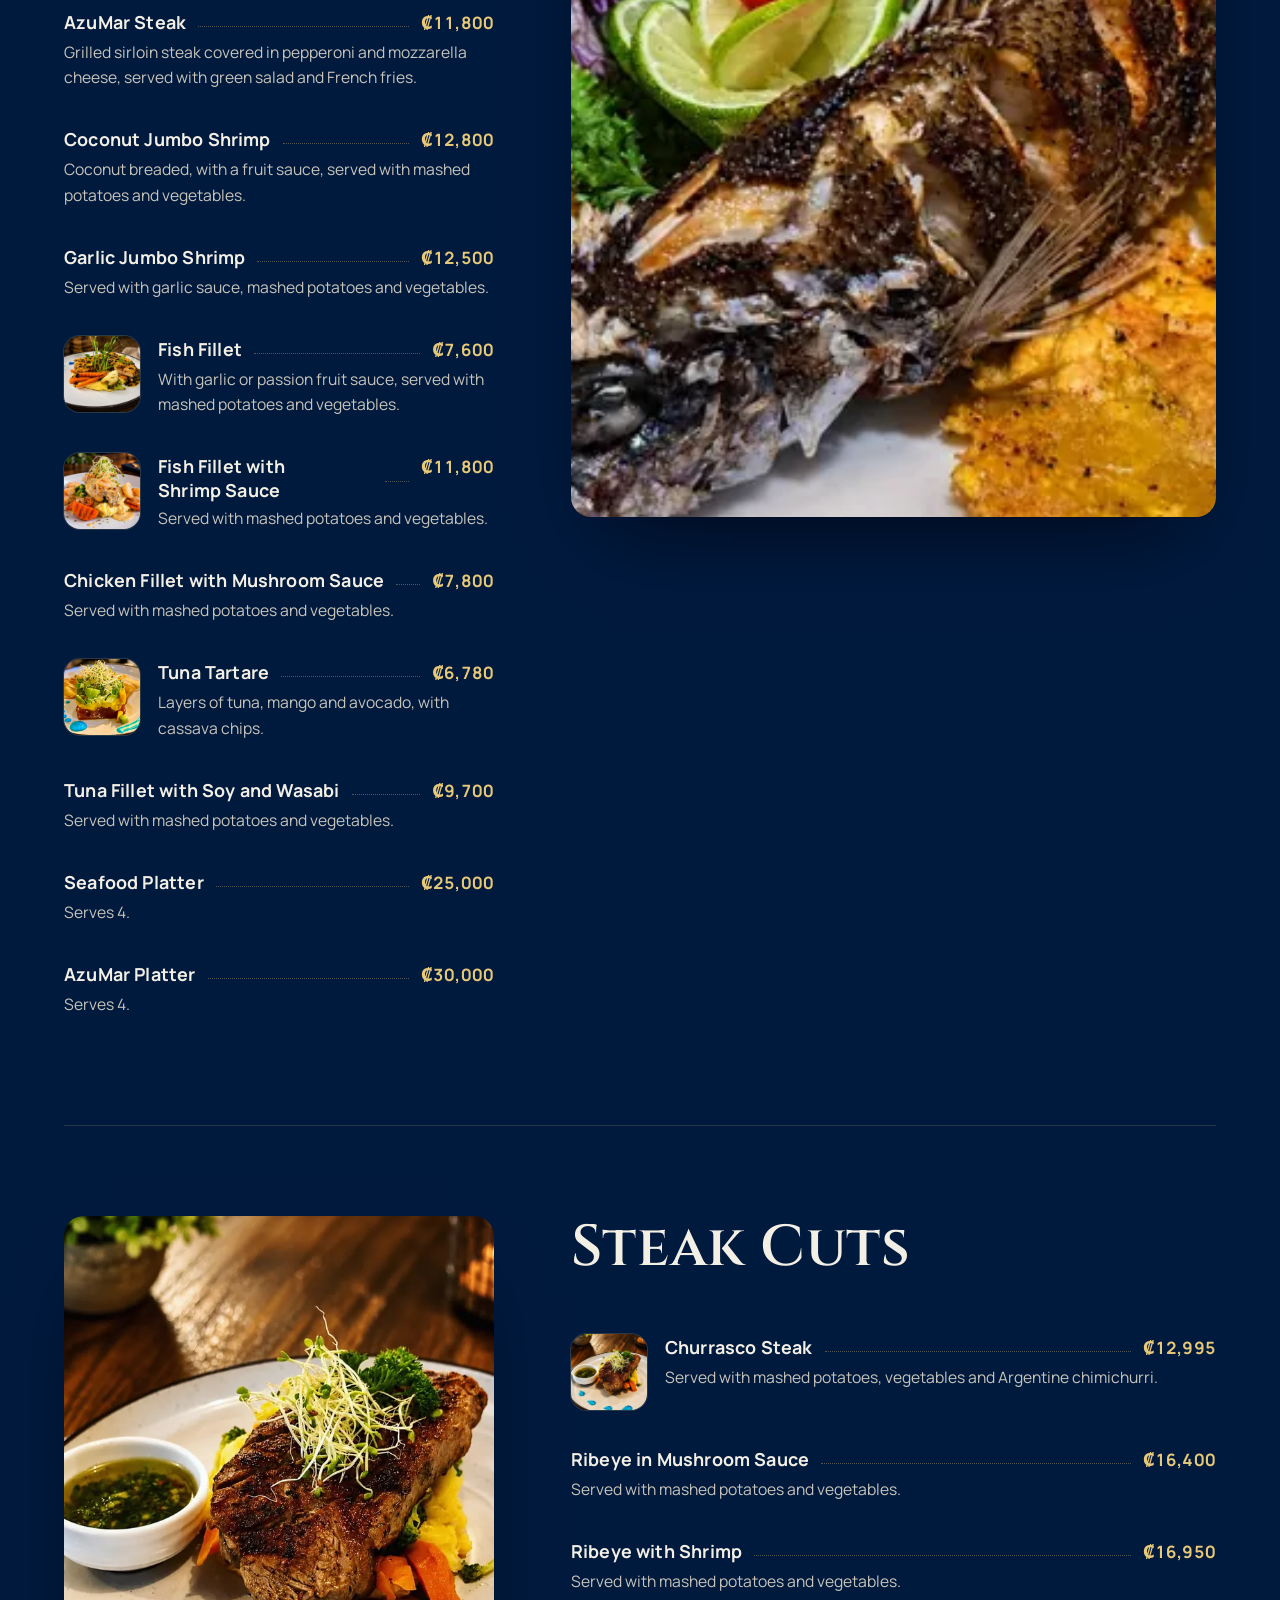
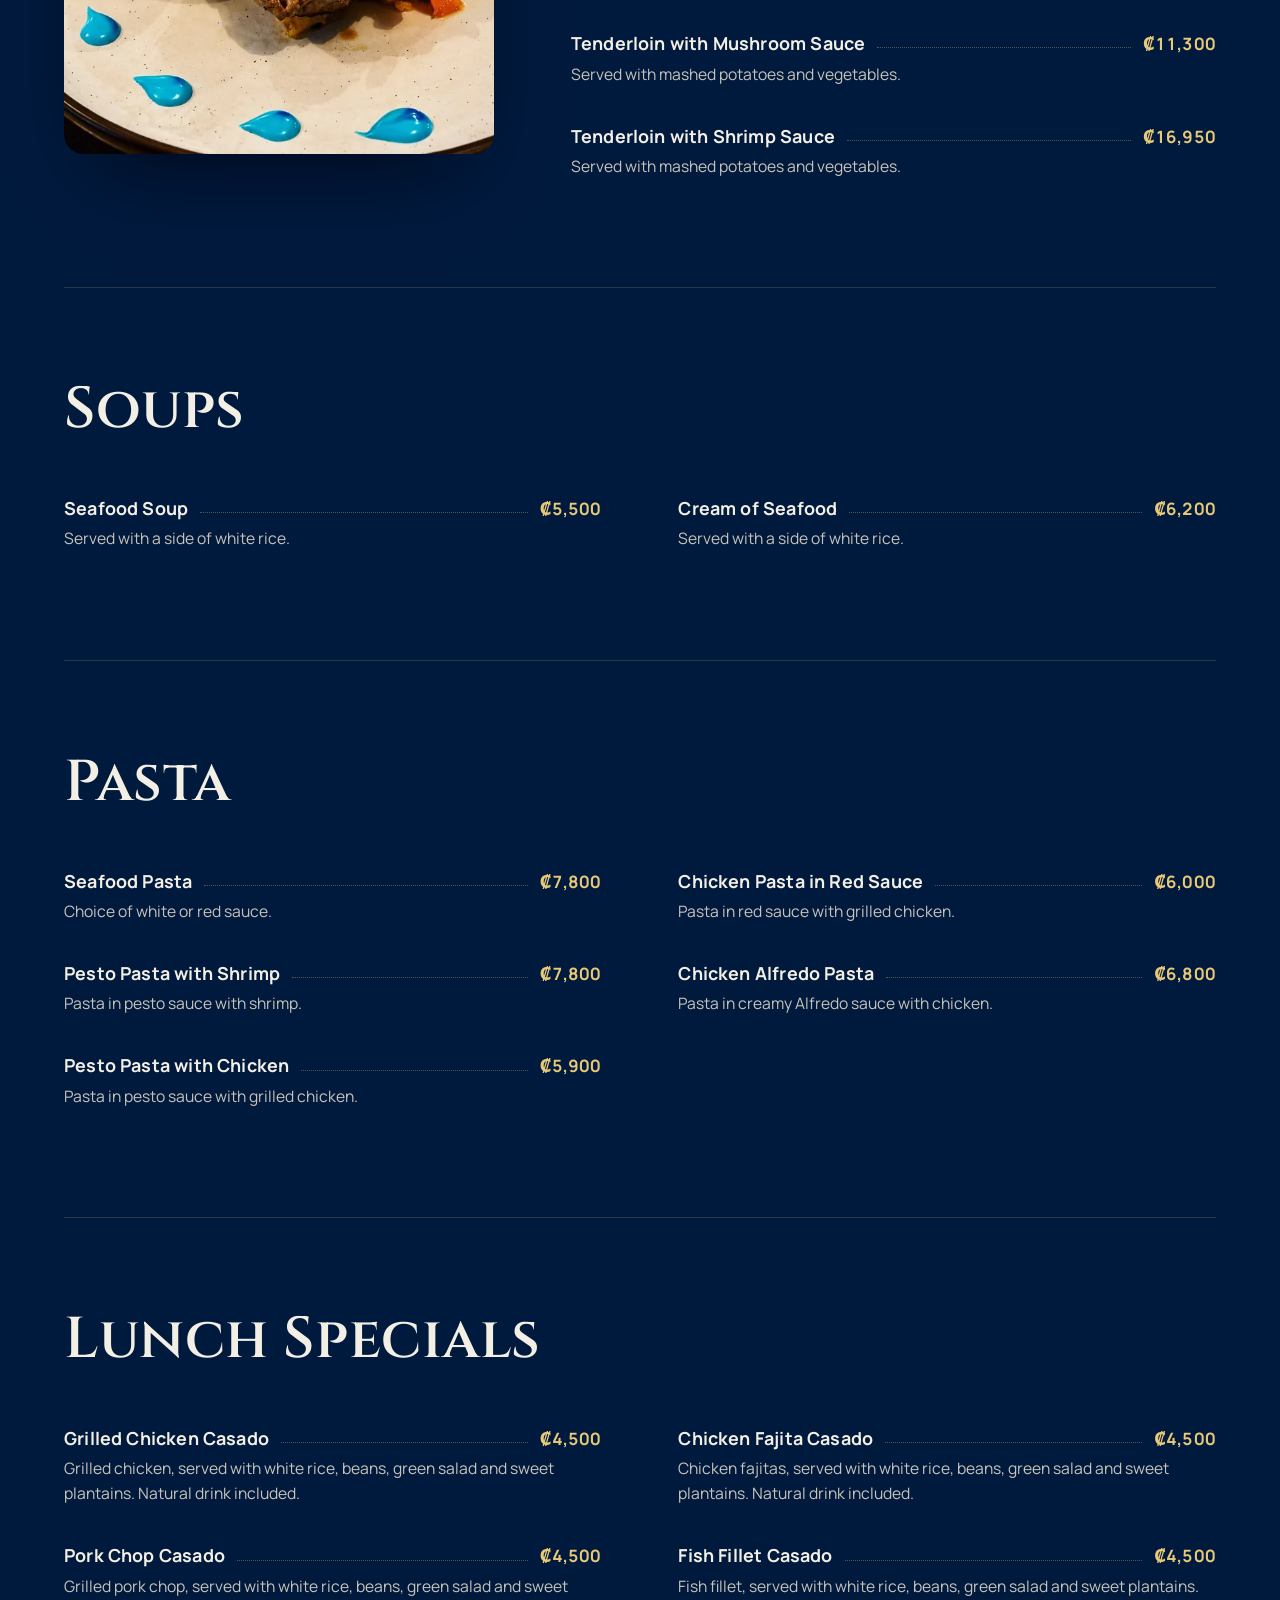
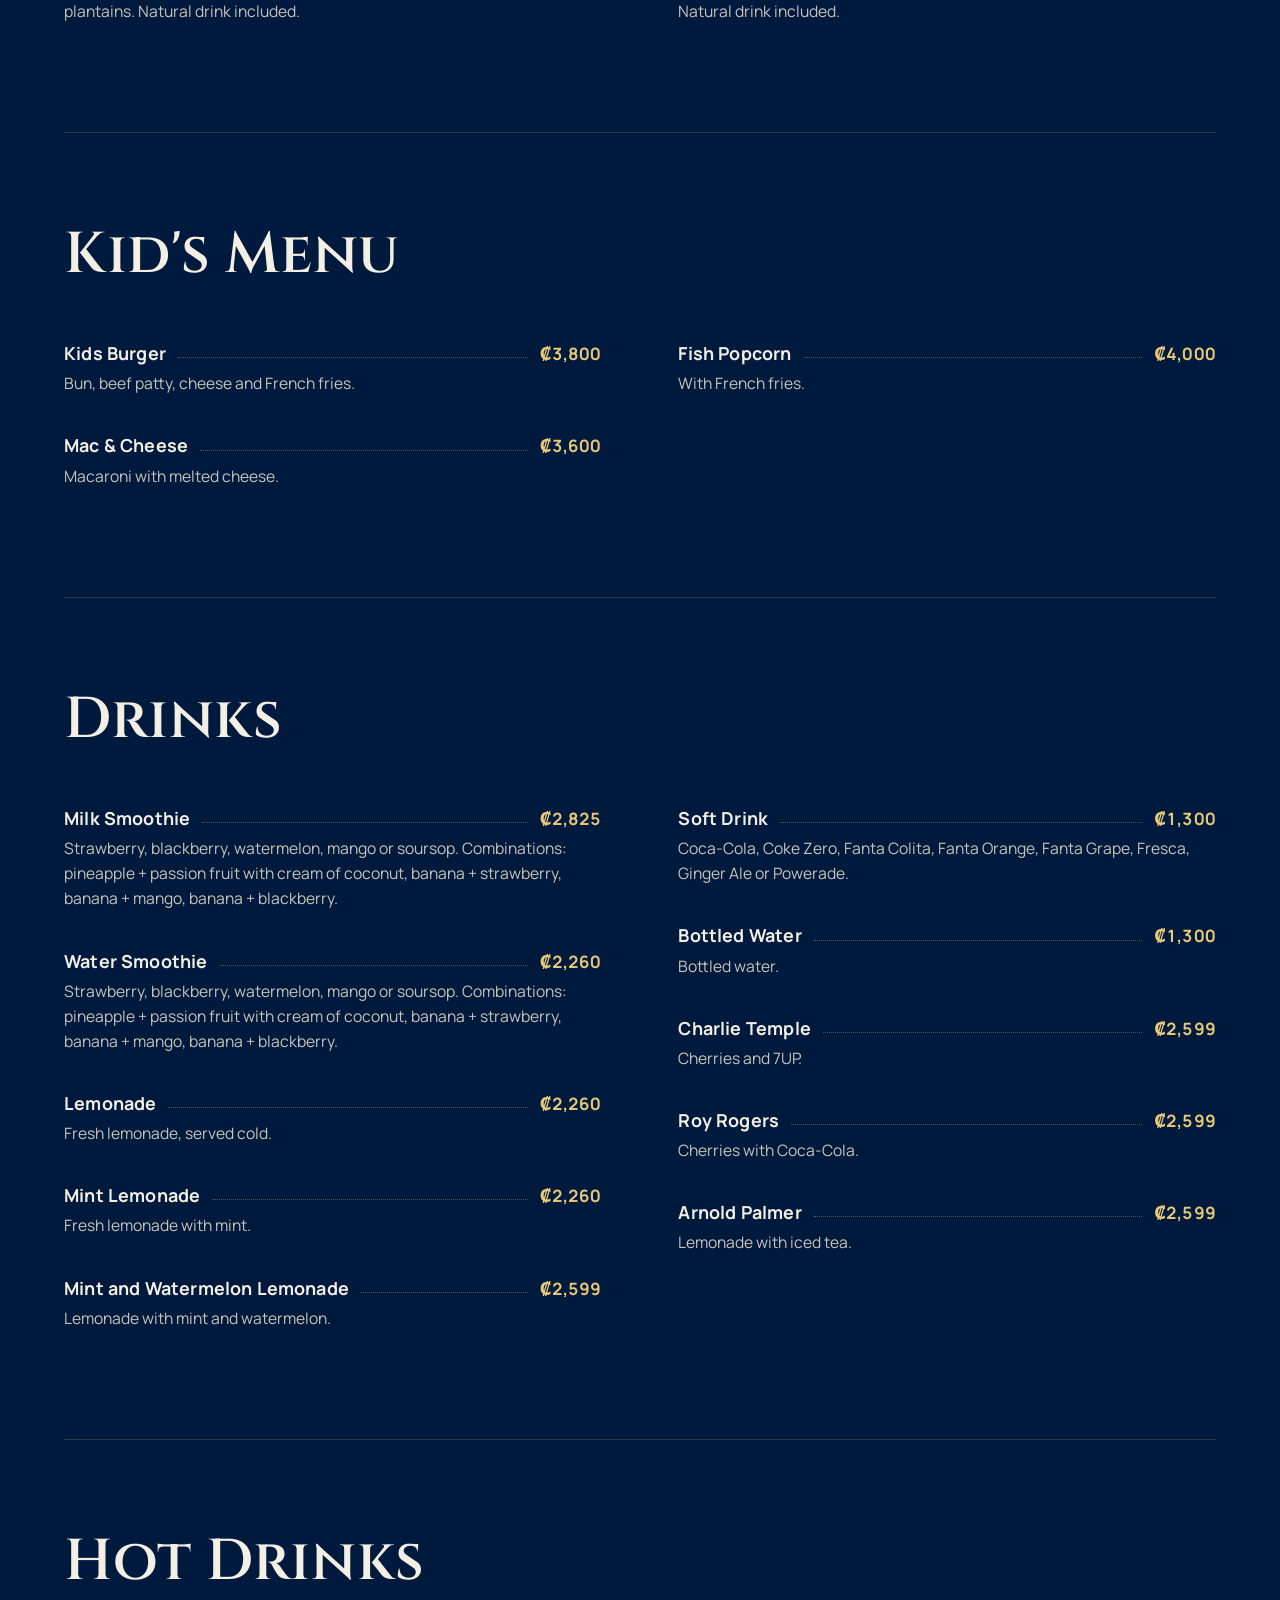
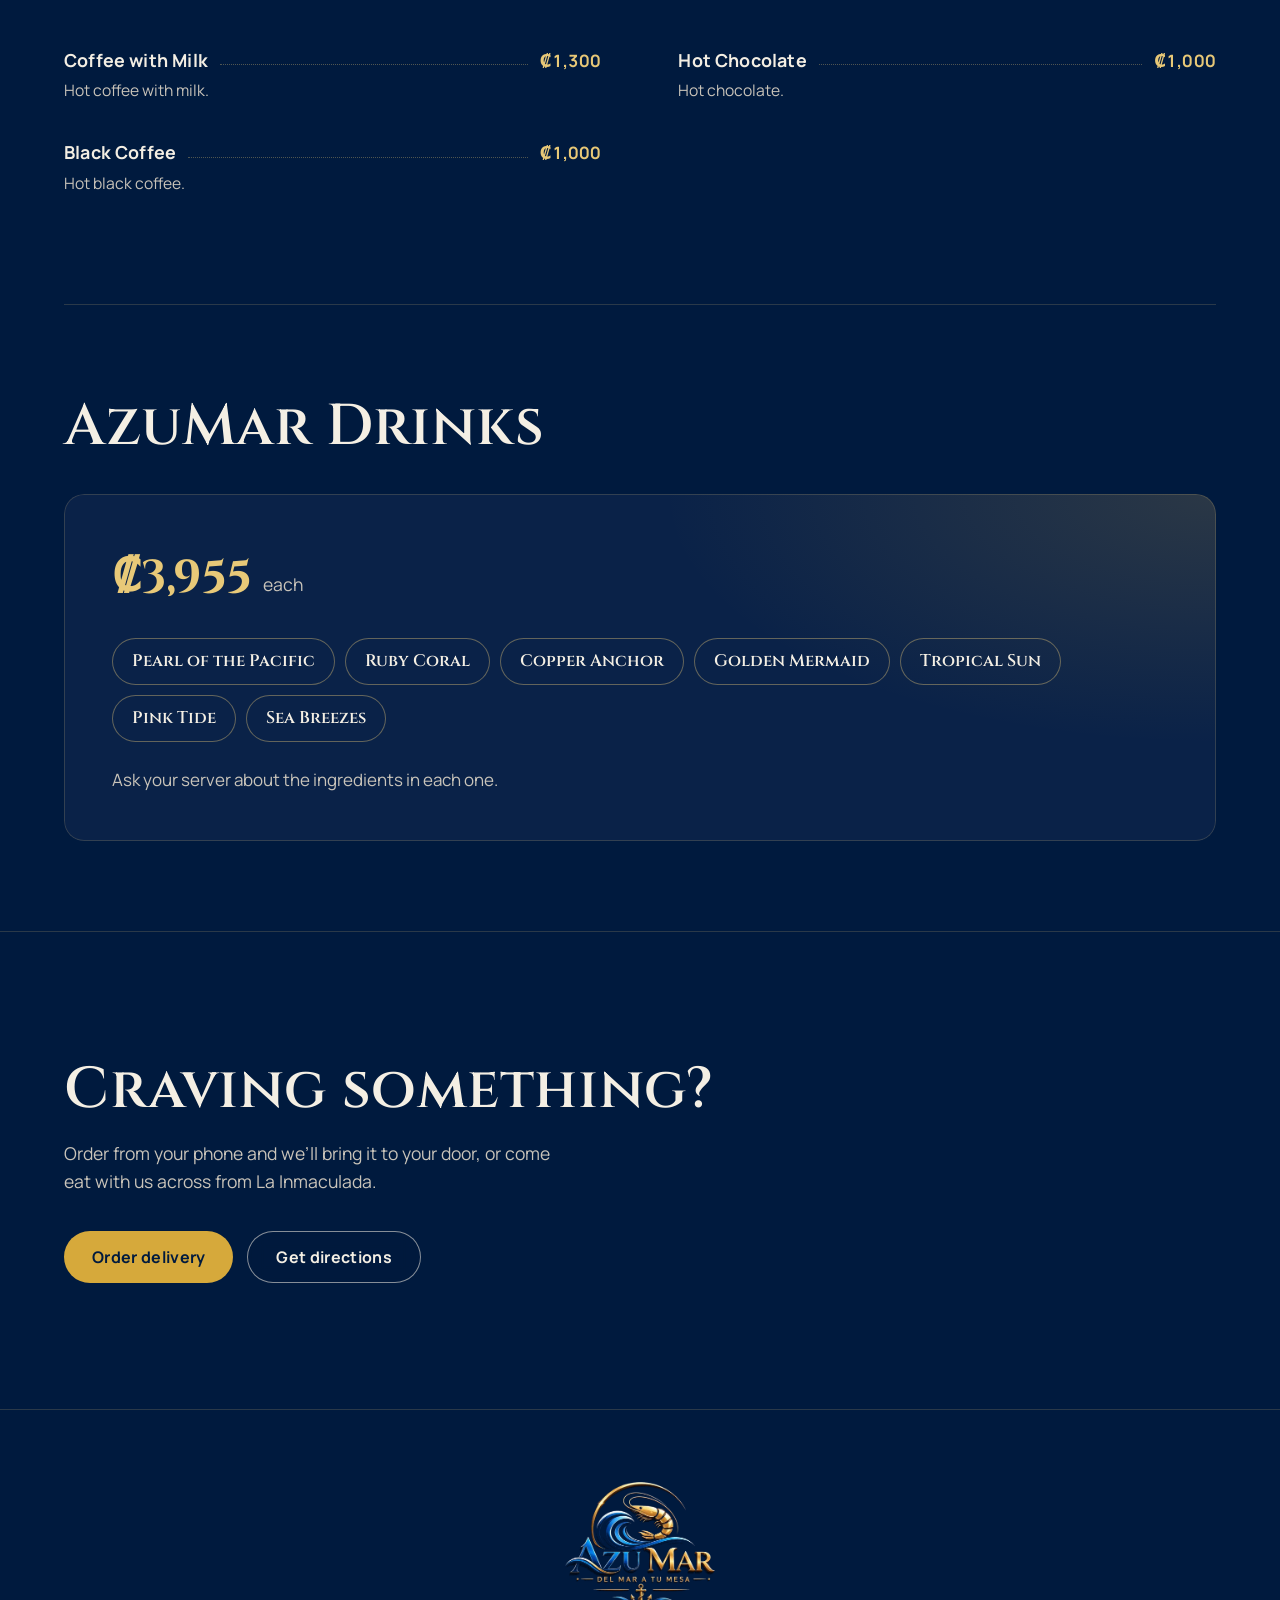
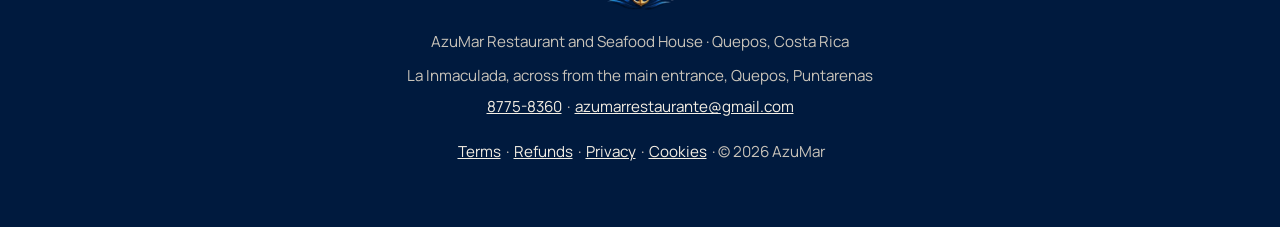
==== commit eaf530ec: "SEO: títulos 'Azumar Restaurante & Marisquería' y 'Menú Azumar', canónicas y mapa del sitio en resta" ====
--- a/carta-en.html
+++ b/carta-en.html
@@ -3,19 +3,19 @@
 <head>
 <meta charset="utf-8">
 <meta name="viewport" content="width=device-width, initial-scale=1, viewport-fit=cover">
-<title>Menu · AzuMar Seafood Restaurant in Quepos</title>
+<title>Azumar Menu | Seafood and steaks in Quepos</title>
 <meta name="description" content="Full menu of AzuMar in Quepos: ceviche, seafood, rice dishes, steaks, pasta, casados and house drinks. Prices include taxes.">
 <meta name="theme-color" content="#001A3E">
 <meta name="color-scheme" content="dark">
-<link rel="canonical" href="https://menu-azu-mar.vercel.app/carta-en">
+<link rel="canonical" href="https://restazumar.com/carta-en">
 <meta property="og:type" content="website">
 <meta property="og:title" content="The AzuMar menu">
 <meta property="og:description" content="Seafood restaurant in Quepos, Costa Rica. Prices include taxes.">
-<meta property="og:url" content="https://menu-azu-mar.vercel.app/carta-en">
-<meta property="og:image" content="https://menu-azu-mar.vercel.app/plato-pescado-entero.webp">
+<meta property="og:url" content="https://restazumar.com/carta-en">
+<meta property="og:image" content="https://restazumar.com/plato-pescado-entero.webp">
 
-<link rel="alternate" hreflang="es" href="https://menu-azu-mar.vercel.app/carta">
-<link rel="alternate" hreflang="en" href="https://menu-azu-mar.vercel.app/carta-en">
+<link rel="alternate" hreflang="es" href="https://restazumar.com/carta">
+<link rel="alternate" hreflang="en" href="https://restazumar.com/carta-en">
 <link rel="icon" href="icono.png">
 <link rel="apple-touch-icon" href="icono.png">
 <link rel="preload" href="fuente-cinzel.woff2" as="font" type="font/woff2" crossorigin>
--- a/estilos.css
+++ b/estilos.css
@@ -851,3 +851,79 @@
 .casilla input { flex: none; width: 24px; height: 24px; margin-top: 2px; accent-color: var(--oro); cursor: pointer; }
 .casilla label { color: var(--crema-tenue); font-size: .92rem; line-height: 1.5; cursor: pointer; }
 .casilla a { color: var(--oro-suave); }
+
+/* ---------- Carrusel de fotos reales (sección .fotos) ---------- */
+.fotos { padding: clamp(48px, 8vw, 96px) 0; }
+.fotos h2 { text-align: center; margin: 0 0 24px; }
+.fotos-marco {
+  position: relative;
+  width: 100%;
+  max-width: 880px;
+  margin: 0 auto;
+  aspect-ratio: 4 / 3;
+  border-radius: var(--radio, 14px);
+  overflow: hidden;
+  background: #071a33;
+  box-shadow: 0 20px 50px rgb(0 0 0 / .35);
+}
+.foto-diap {
+  position: absolute;
+  inset: 0;
+  margin: 0;
+  opacity: 0;
+  transition: opacity .9s ease;
+}
+.foto-diap.activa { opacity: 1; }
+.foto-diap img {
+  width: 100%;
+  height: 100%;
+  object-fit: contain;
+  background: #071a33;
+  display: block;
+}
+.foto-diap figcaption {
+  position: absolute;
+  left: 0; right: 0; bottom: 0;
+  padding: 14px 18px;
+  background: linear-gradient(to top, rgb(0 0 0 / .7), transparent);
+  color: #fff;
+  font-weight: 600;
+}
+.fotos-controles {
+  display: flex;
+  align-items: center;
+  justify-content: center;
+  gap: 14px;
+  margin-top: 18px;
+  flex-wrap: wrap;
+}
+.fotos-boton {
+  min-height: 44px;
+  padding: 10px 18px;
+  border-radius: 999px;
+  border: 1px solid currentColor;
+  background: transparent;
+  color: inherit;
+  font: inherit;
+  cursor: pointer;
+}
+.fotos-boton:focus-visible { outline: 3px solid #fff; outline-offset: 3px; }
+.fotos-cuenta { font-size: .9rem; opacity: .8; }
+@media (prefers-reduced-motion: reduce) {
+  .foto-diap { transition: none; }
+}
+
+
+/* Aviso de dirección vieja (solo se muestra en menu-azu-mar.vercel.app y menu-azumar-es-in.vercel.app). */
+.aviso-viejo {
+  position: sticky;
+  top: 0;
+  z-index: 100;
+  padding: 10px 16px;
+  text-align: center;
+  background: #b3202a;
+  color: #fff;
+  font-size: .95rem;
+  line-height: 1.4;
+}
+.aviso-viejo a { color: #fff; font-weight: 700; }
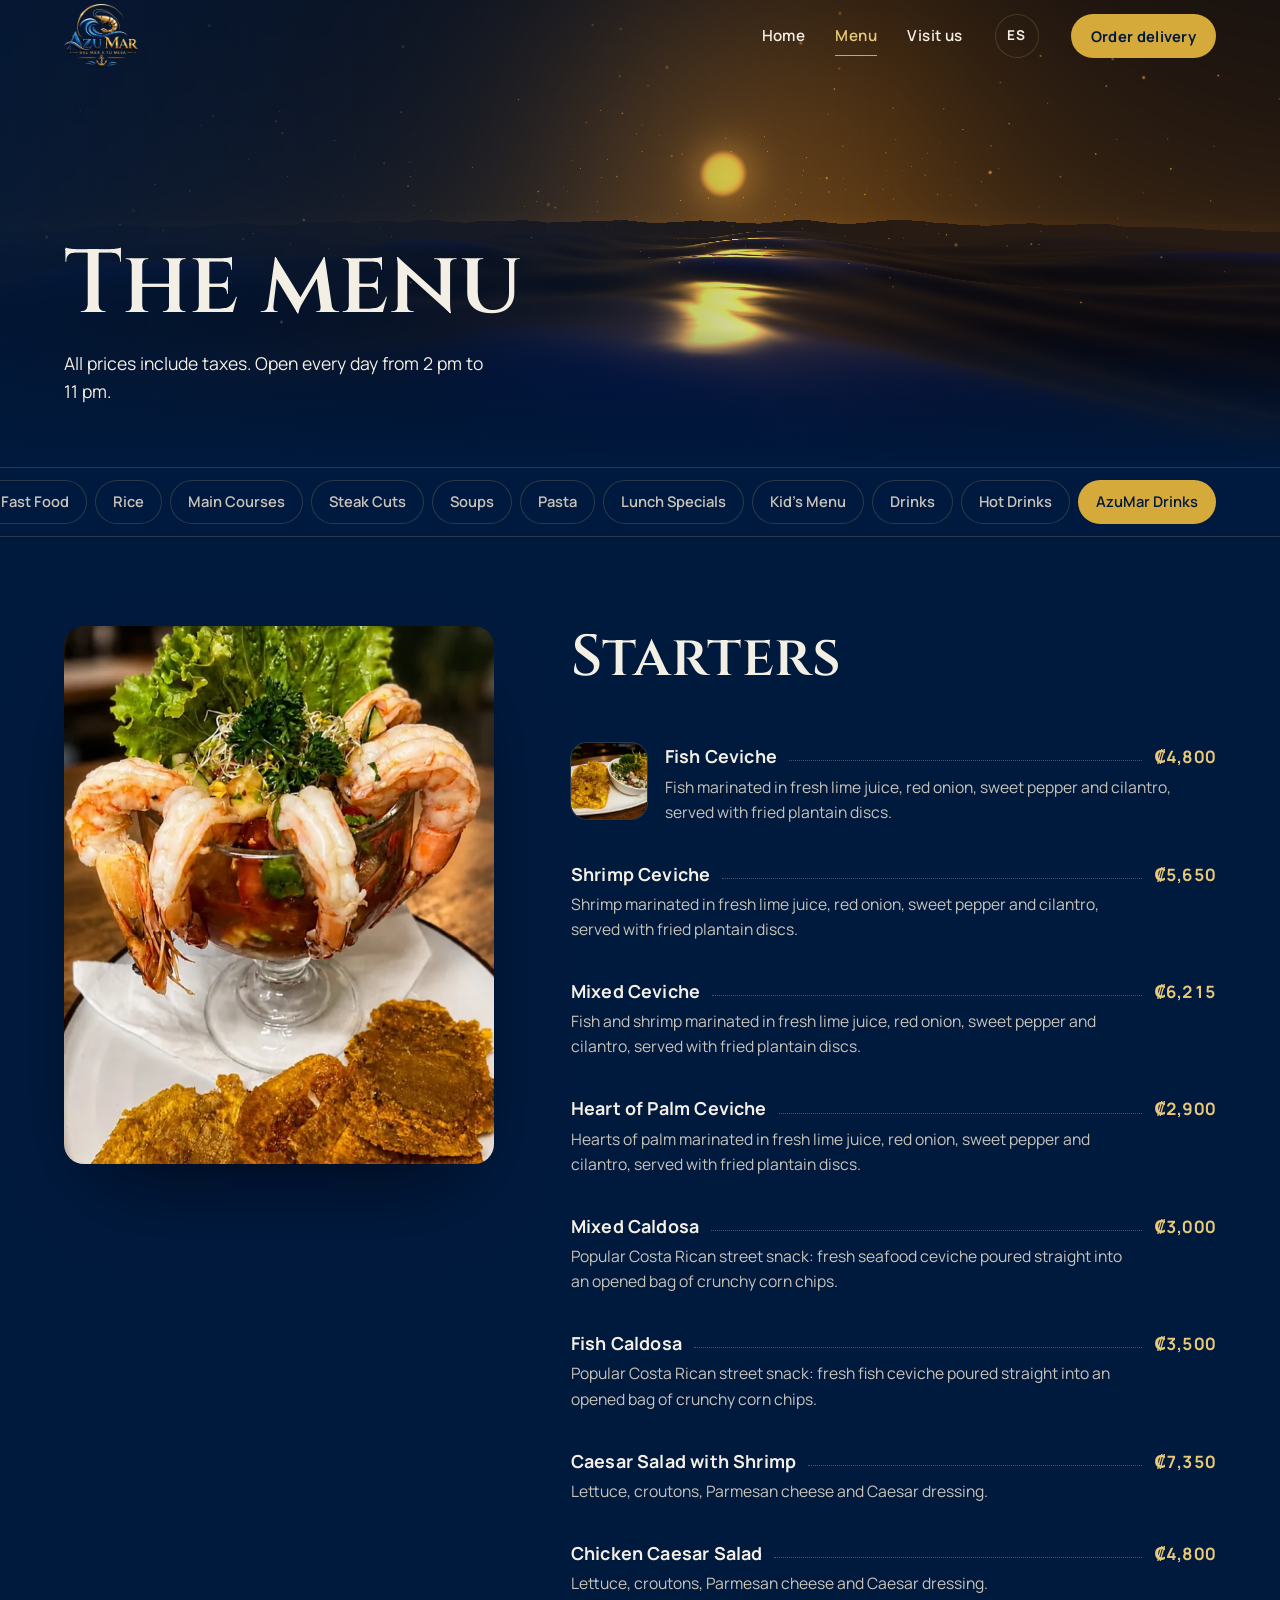
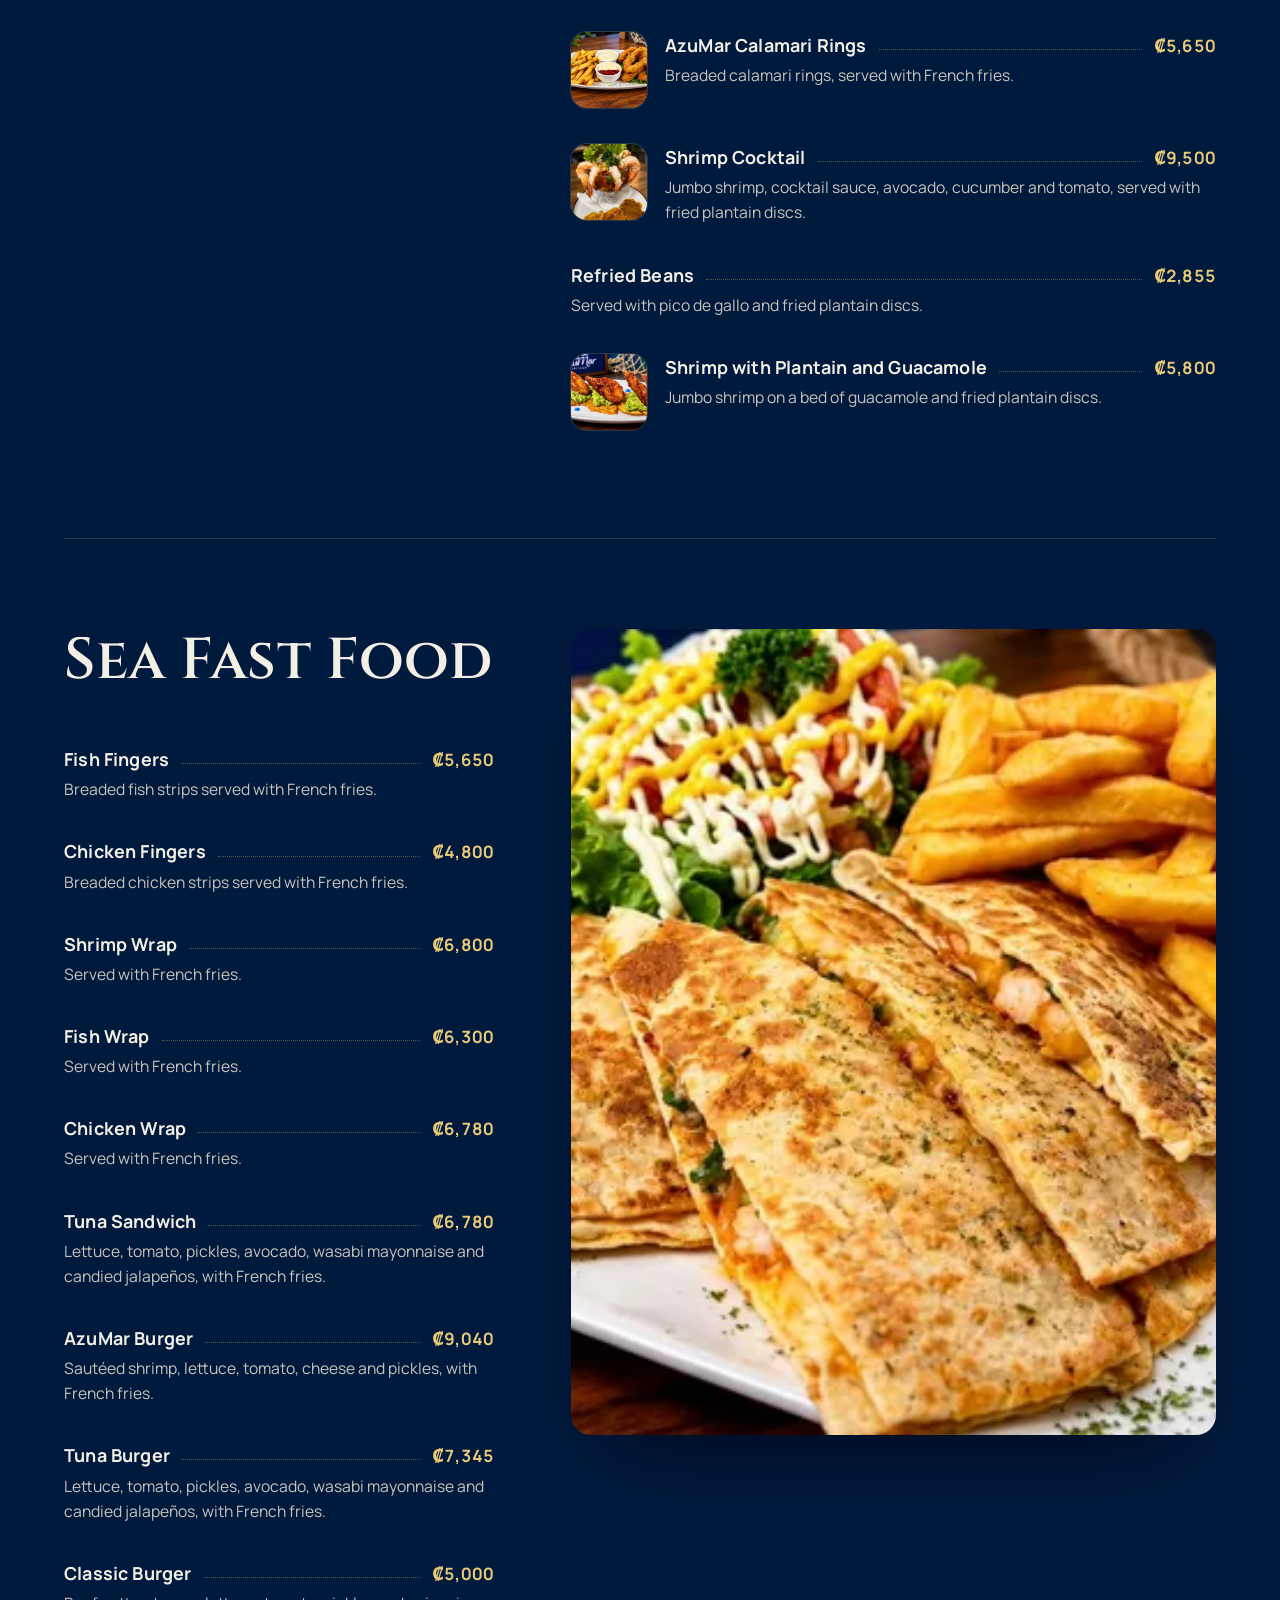
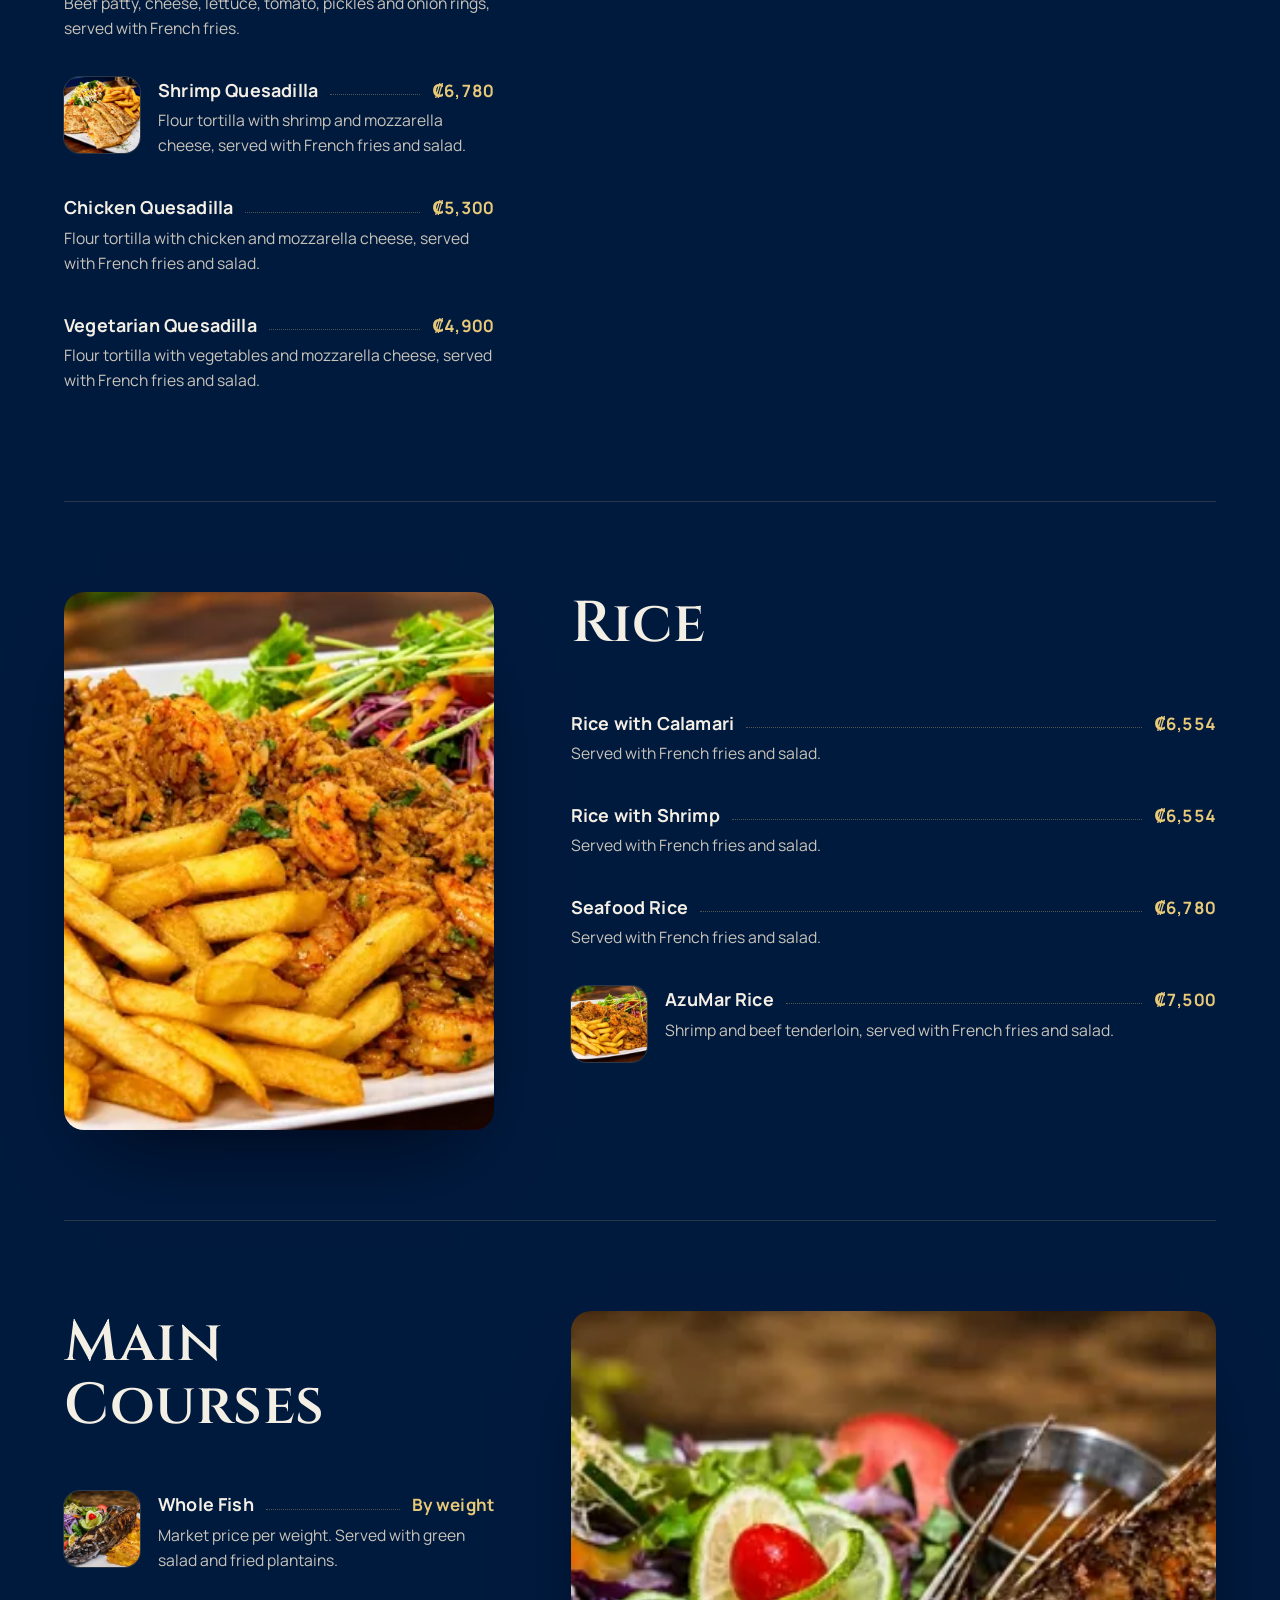
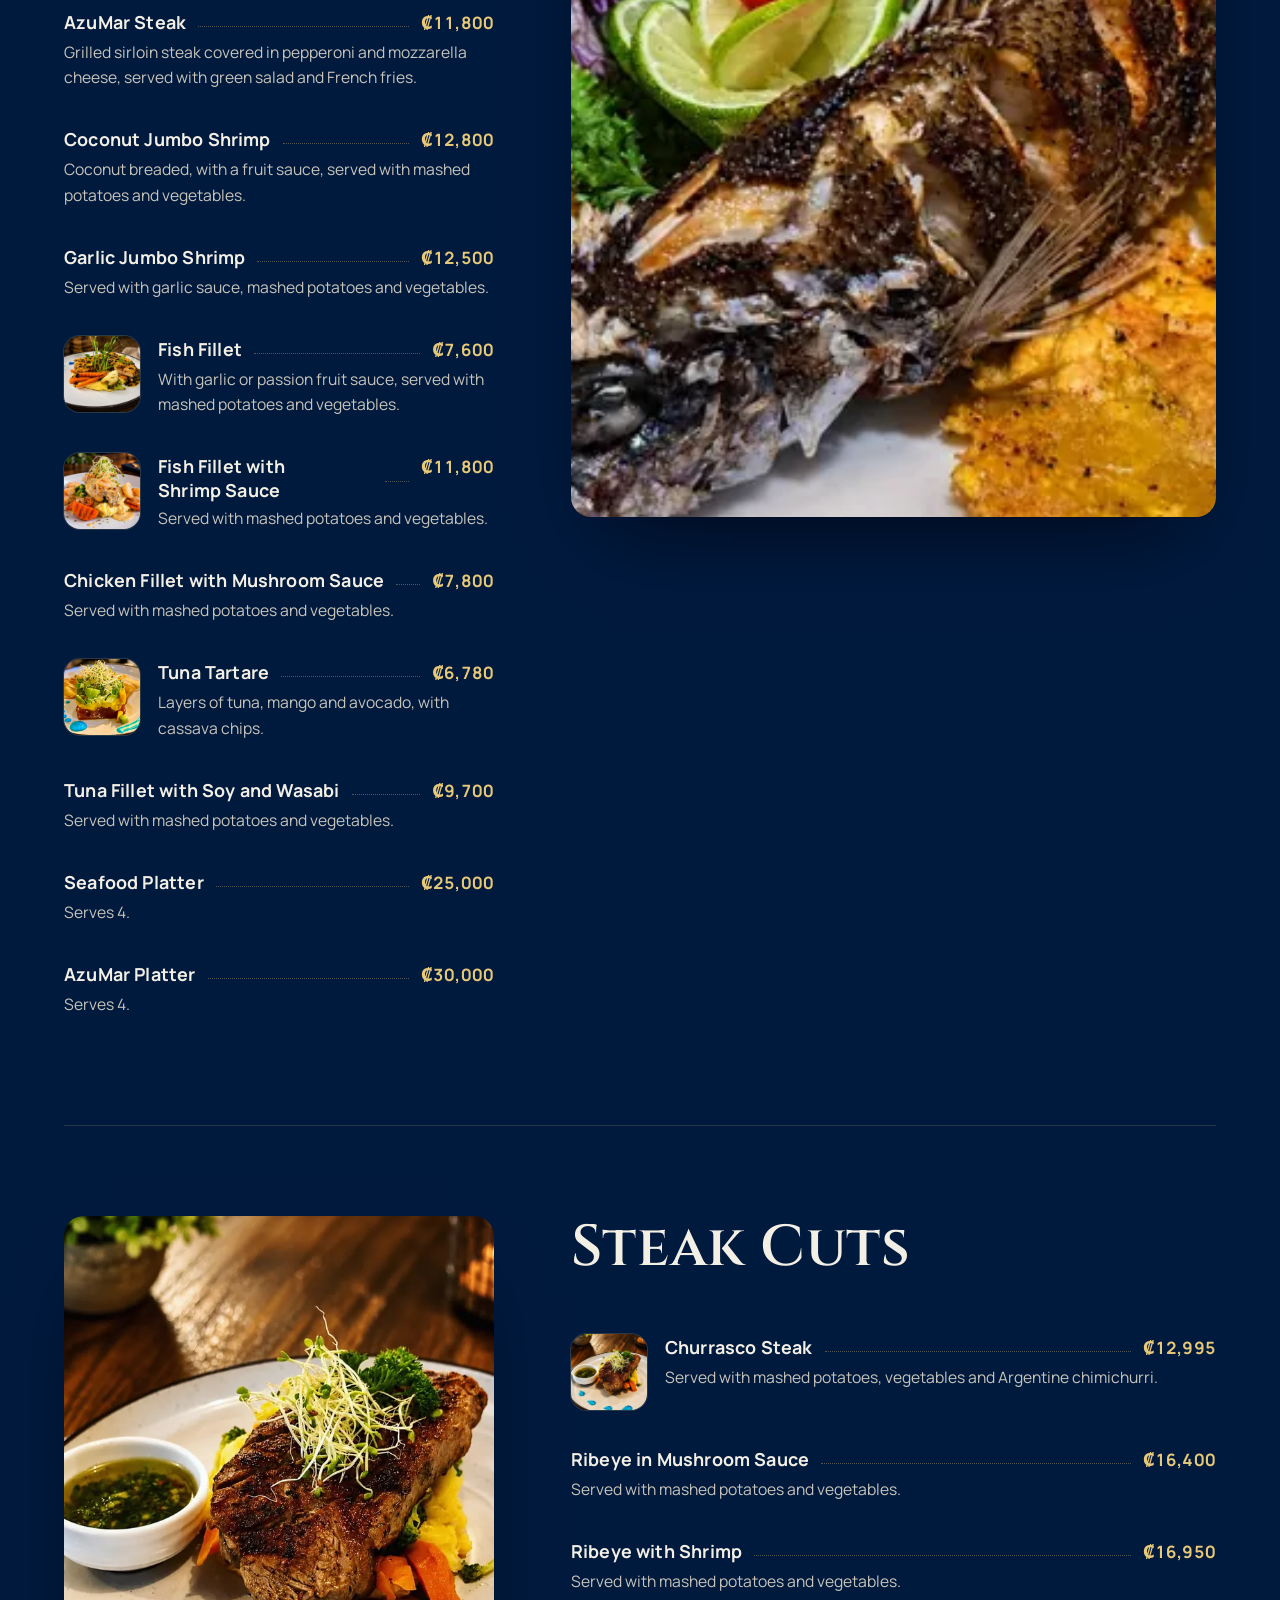
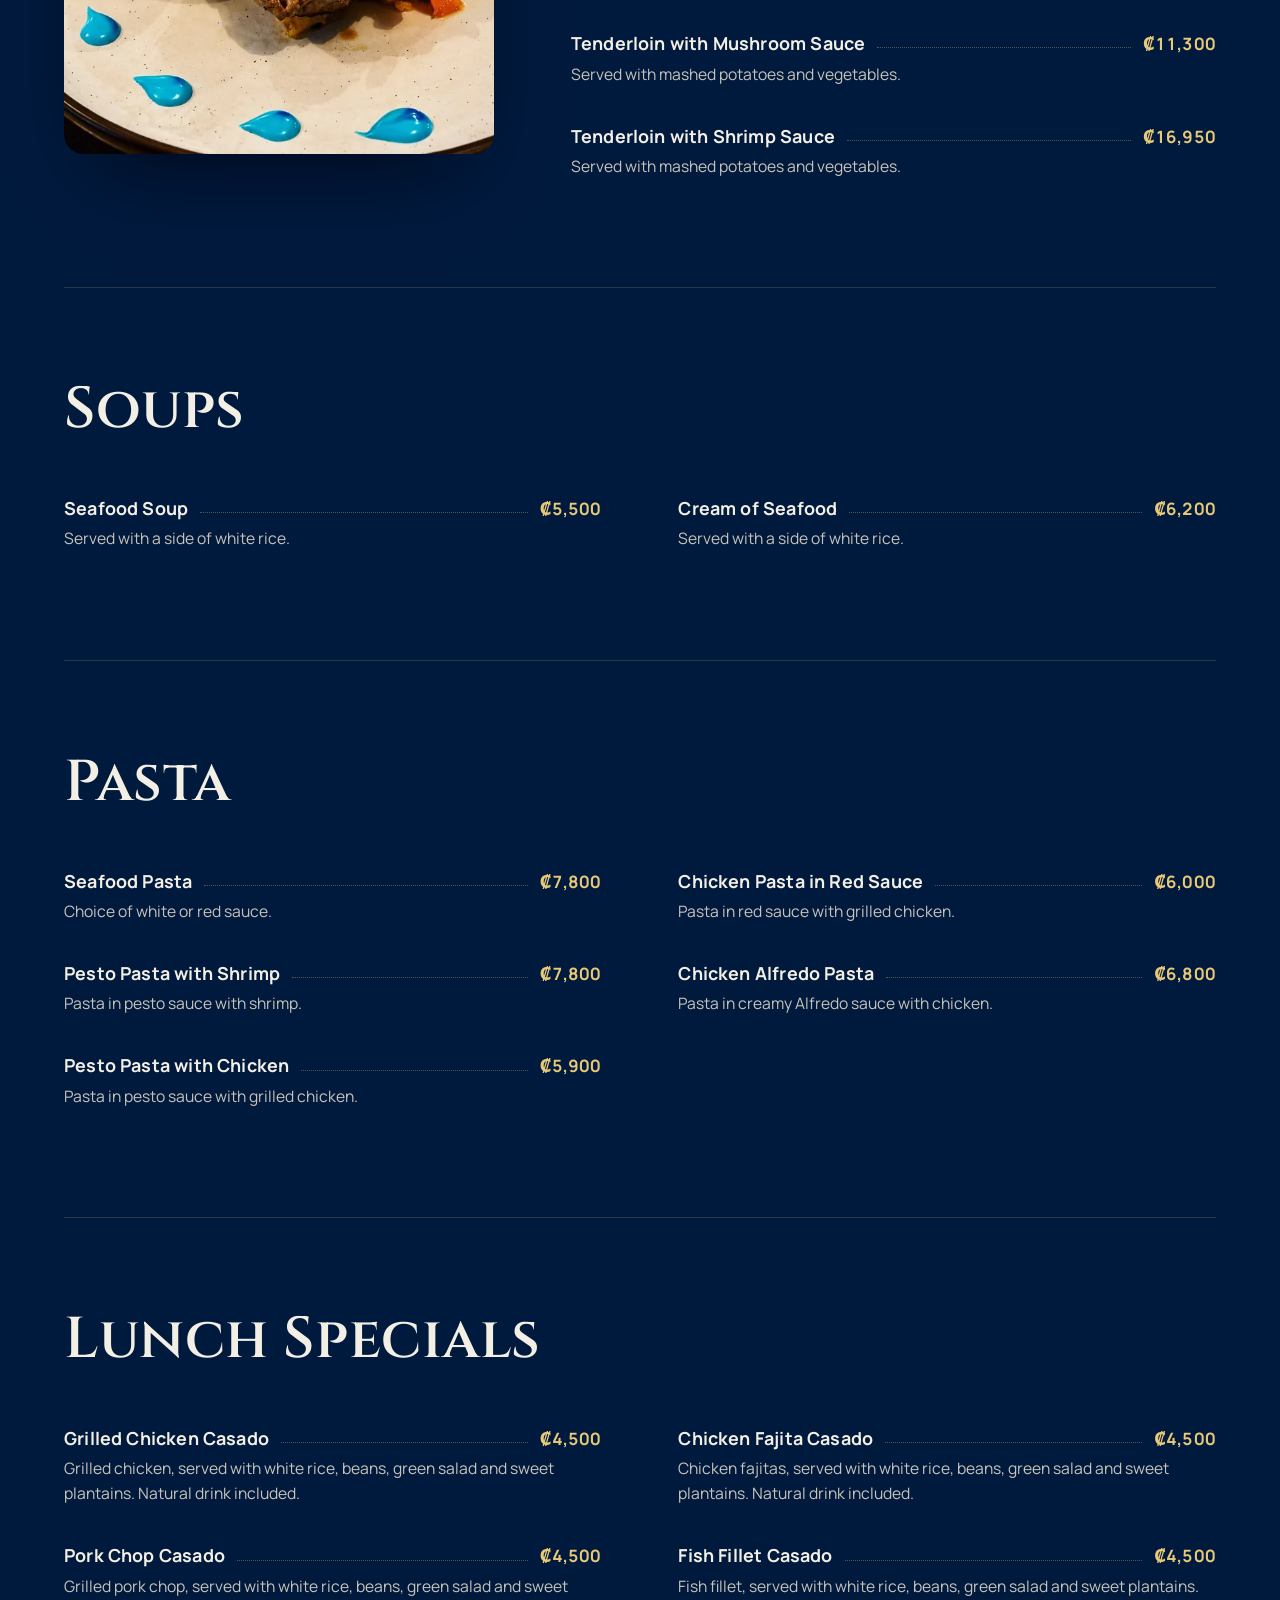
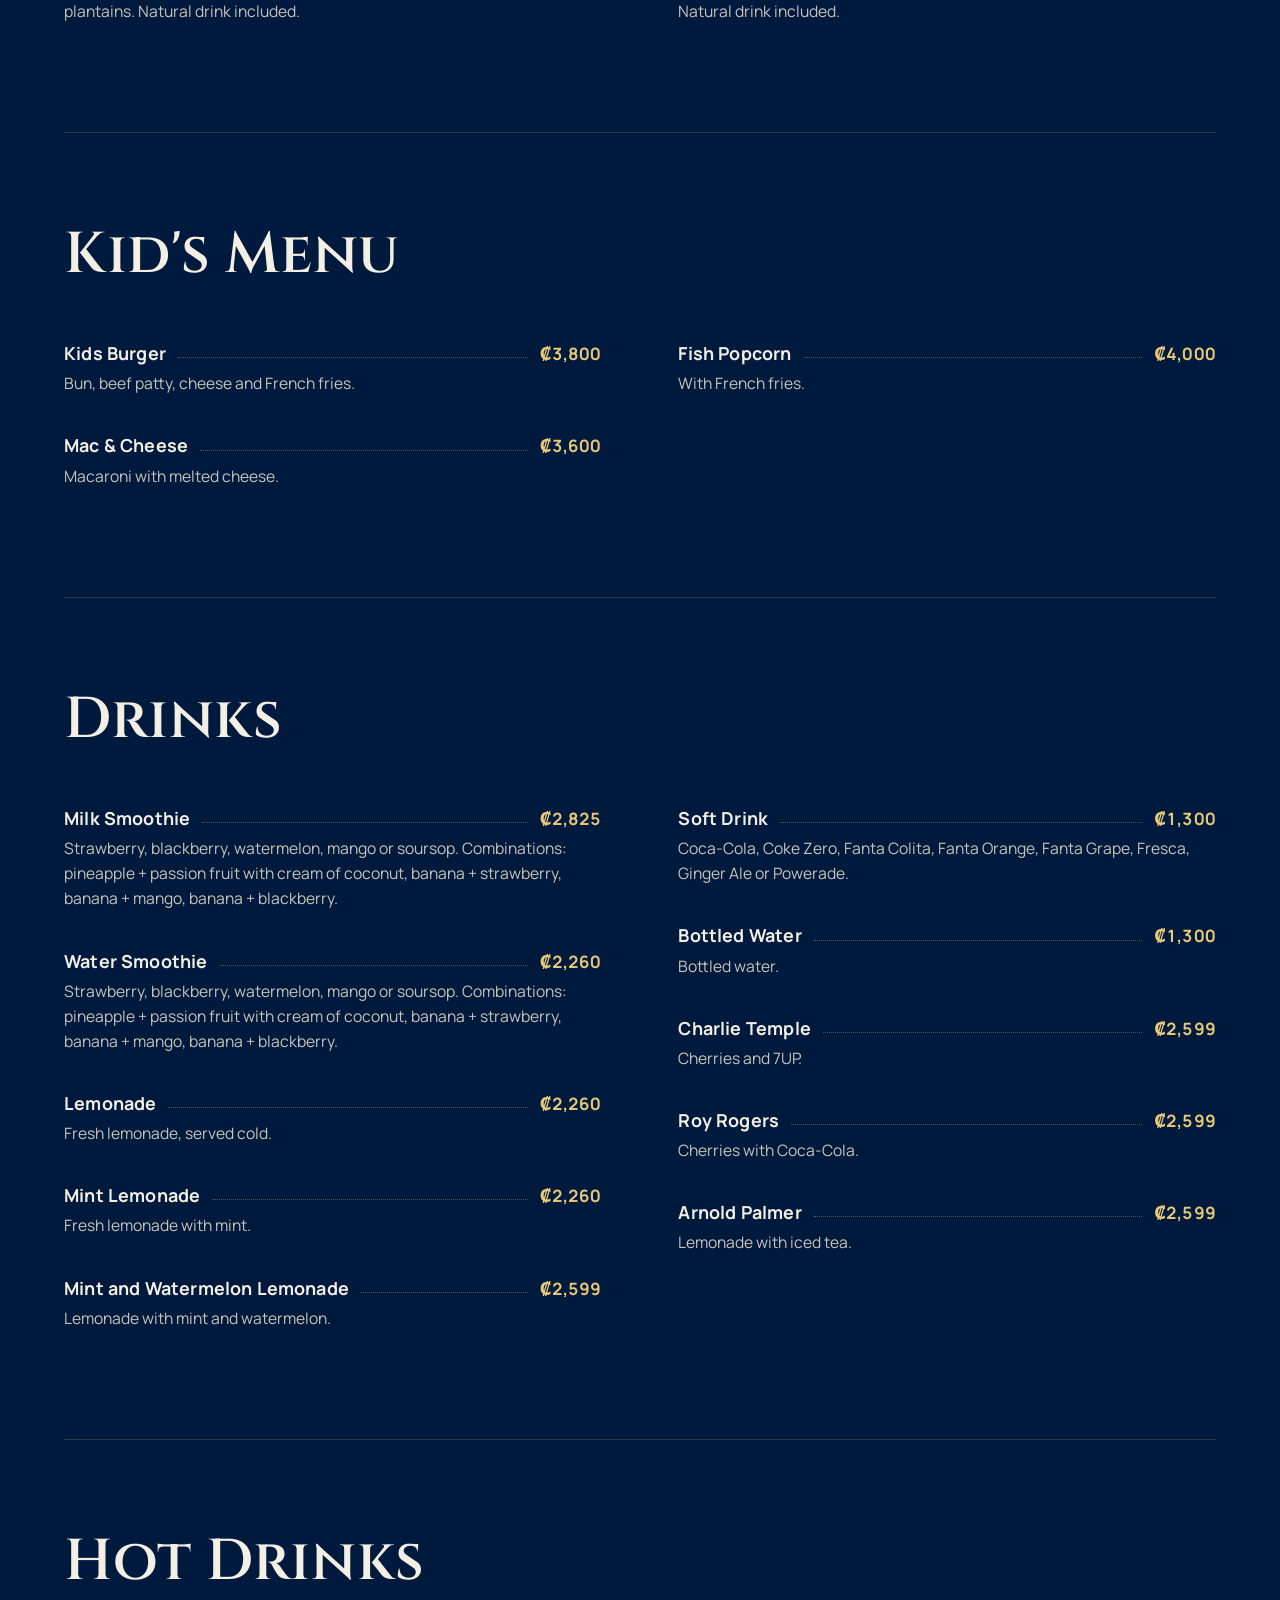
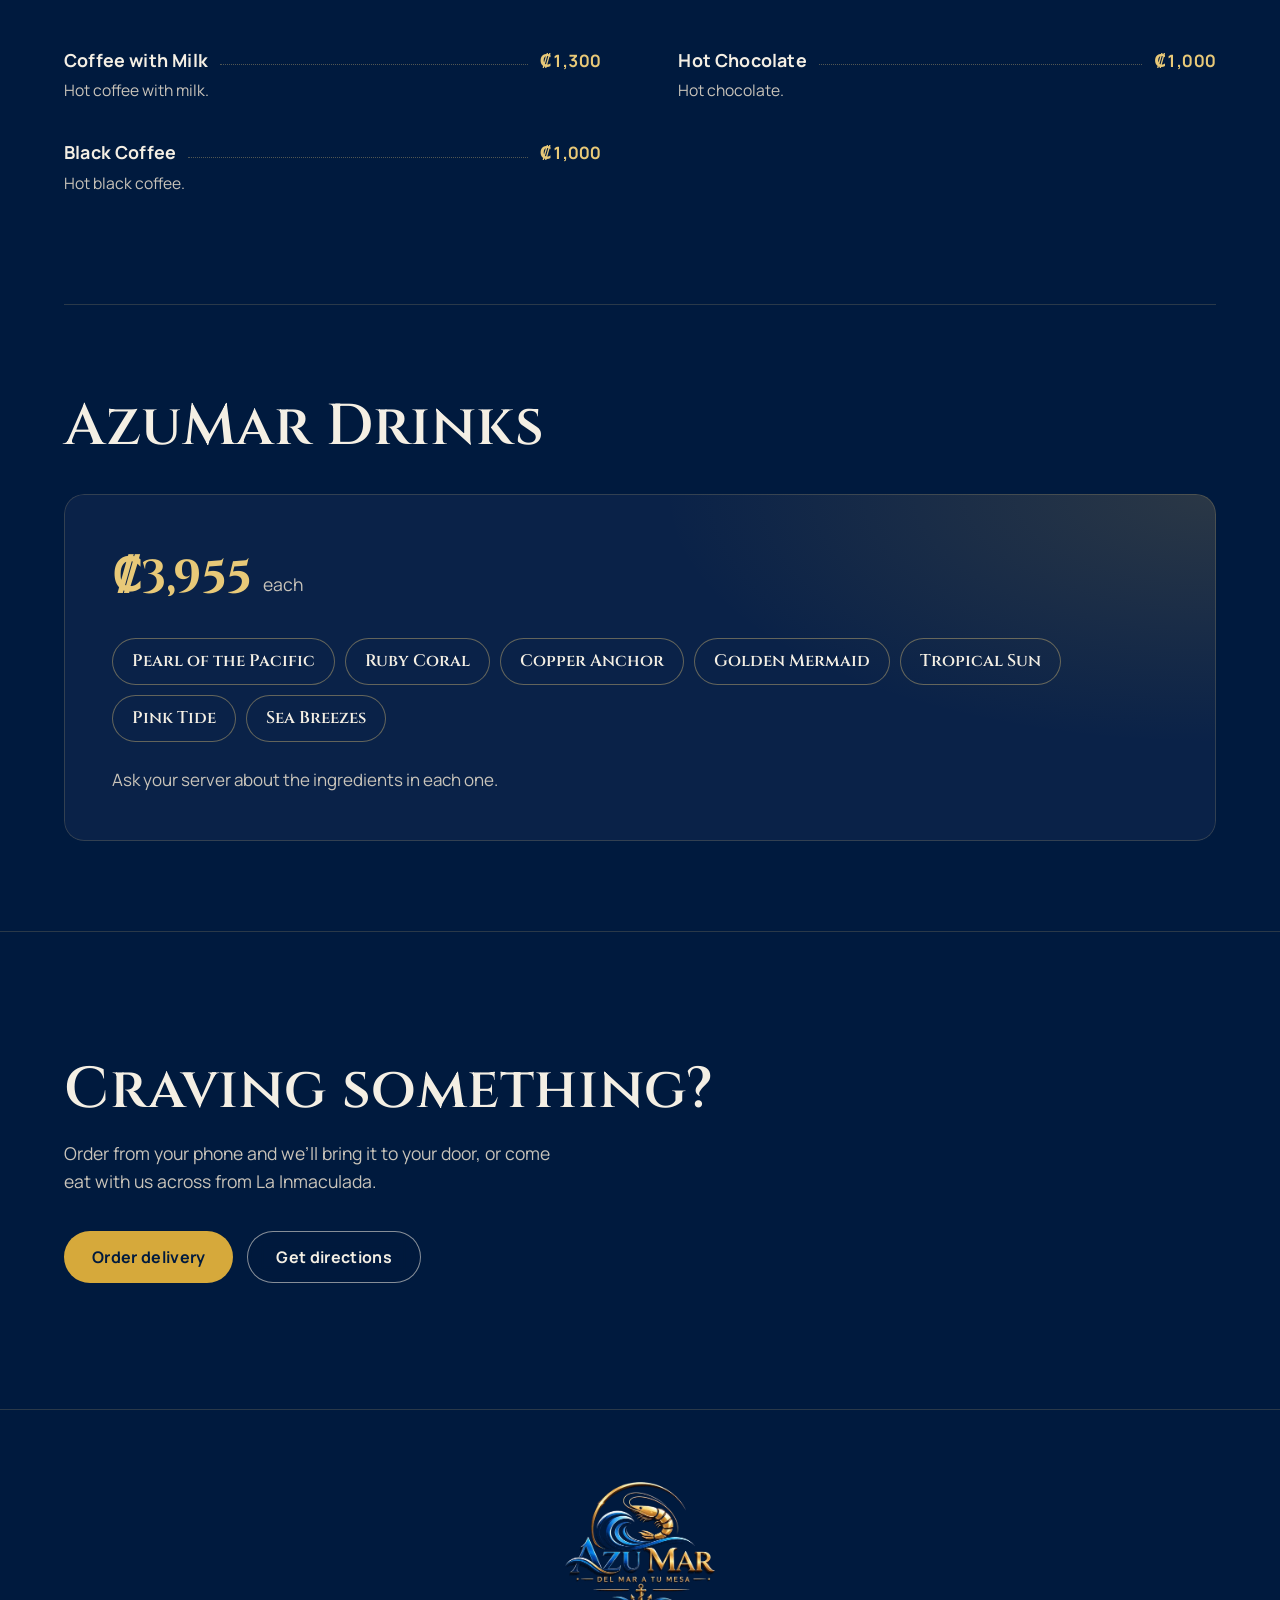
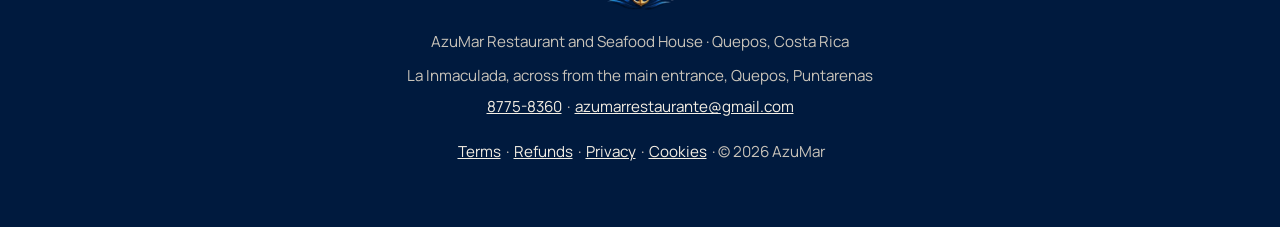
==== commit 526cfd01: "Google Analytics (G-ZLZR0Q7YXE) y textos de privacidad y cookies actualizados Co-Authored-By: Claude" ====
--- a/carta-en.html
+++ b/carta-en.html
@@ -55,6 +55,14 @@
     }, 3000);
   }
 </script>
+  <!-- Google Analytics (medición de visitas). Ver la página de Privacidad y Cookies. -->
+  <script async src="https://www.googletagmanager.com/gtag/js?id=G-ZLZR0Q7YXE"></script>
+  <script>
+    window.dataLayer = window.dataLayer || [];
+    function gtag(){dataLayer.push(arguments);}
+    gtag('js', new Date());
+    gtag('config', 'G-ZLZR0Q7YXE');
+  </script>
 </head>
 <body class="pagina-carta">
 
